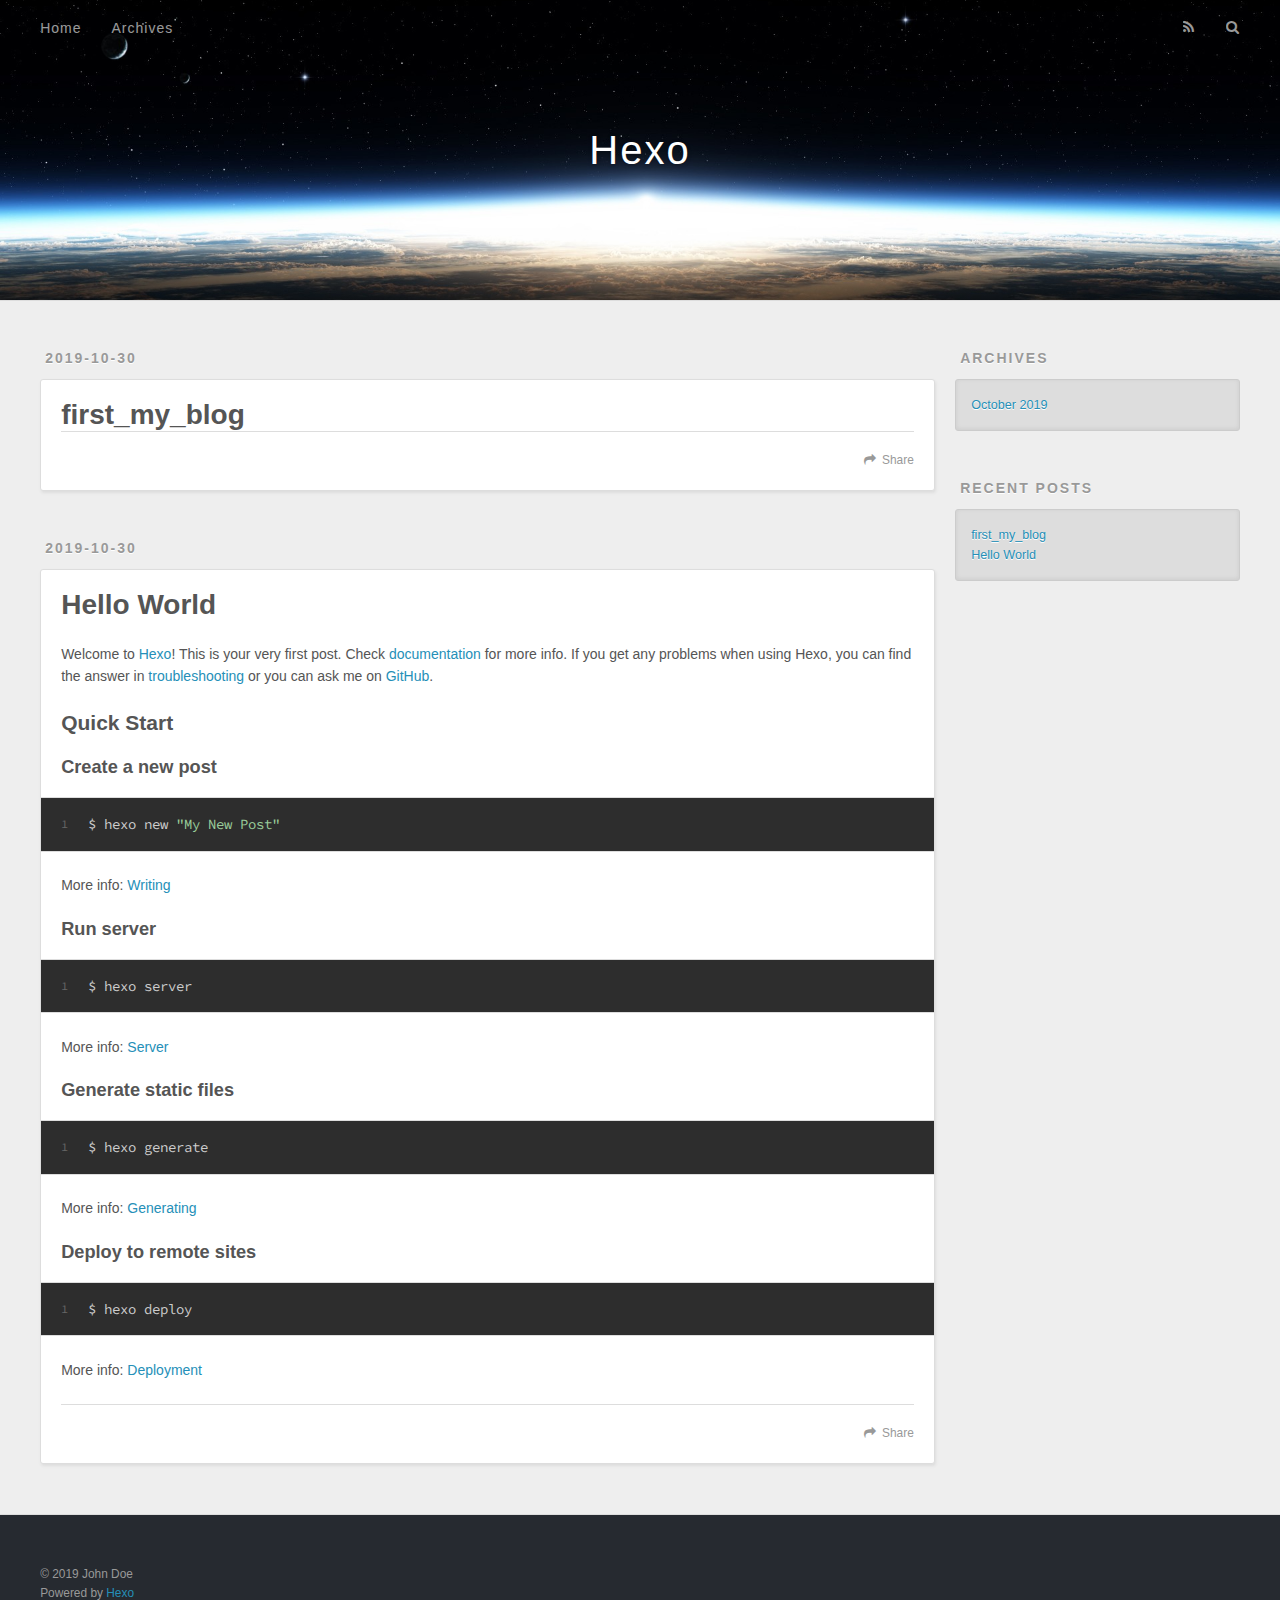
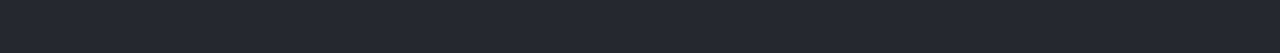
==== index.html @ 422e5baf "Site updated: 2019-10-30 21:23:31" ====
<!DOCTYPE html>
<html>
<head>
  <meta charset="utf-8">
  

  
  <title>Hexo</title>
  <meta name="viewport" content="width=device-width, initial-scale=1, maximum-scale=1">
  <meta property="og:type" content="website">
<meta property="og:title" content="Hexo">
<meta property="og:url" content="http:&#x2F;&#x2F;yoursite.com&#x2F;index.html">
<meta property="og:site_name" content="Hexo">
<meta property="og:locale" content="en">
<meta name="twitter:card" content="summary">
  
    <link rel="alternate" href="/atom.xml" title="Hexo" type="application/atom+xml">
  
  
    <link rel="icon" href="/favicon.png">
  
  
    <link href="//fonts.googleapis.com/css?family=Source+Code+Pro" rel="stylesheet" type="text/css">
  
  <link rel="stylesheet" href="/css/style.css">
</head>

<body>
  <div id="container">
    <div id="wrap">
      <header id="header">
  <div id="banner"></div>
  <div id="header-outer" class="outer">
    <div id="header-title" class="inner">
      <h1 id="logo-wrap">
        <a href="/" id="logo">Hexo</a>
      </h1>
      
    </div>
    <div id="header-inner" class="inner">
      <nav id="main-nav">
        <a id="main-nav-toggle" class="nav-icon"></a>
        
          <a class="main-nav-link" href="/">Home</a>
        
          <a class="main-nav-link" href="/archives">Archives</a>
        
      </nav>
      <nav id="sub-nav">
        
          <a id="nav-rss-link" class="nav-icon" href="/atom.xml" title="RSS Feed"></a>
        
        <a id="nav-search-btn" class="nav-icon" title="Search"></a>
      </nav>
      <div id="search-form-wrap">
        <form action="//google.com/search" method="get" accept-charset="UTF-8" class="search-form"><input type="search" name="q" class="search-form-input" placeholder="Search"><button type="submit" class="search-form-submit">&#xF002;</button><input type="hidden" name="sitesearch" value="http://yoursite.com"></form>
      </div>
    </div>
  </div>
</header>
      <div class="outer">
        <section id="main">
  
    <article id="post-first-my-blog" class="article article-type-post" itemscope itemprop="blogPost">
  <div class="article-meta">
    <a href="/2019/10/30/first-my-blog/" class="article-date">
  <time datetime="2019-10-30T13:16:24.000Z" itemprop="datePublished">2019-10-30</time>
</a>
    
  </div>
  <div class="article-inner">
    
    
      <header class="article-header">
        
  
    <h1 itemprop="name">
      <a class="article-title" href="/2019/10/30/first-my-blog/">first_my_blog</a>
    </h1>
  

      </header>
    
    <div class="article-entry" itemprop="articleBody">
      
        
      
    </div>
    <footer class="article-footer">
      <a data-url="http://yoursite.com/2019/10/30/first-my-blog/" data-id="ck2db922p0000mowef9gs8rbc" class="article-share-link">Share</a>
      
      
    </footer>
  </div>
  
</article>


  
    <article id="post-hello-world" class="article article-type-post" itemscope itemprop="blogPost">
  <div class="article-meta">
    <a href="/2019/10/30/hello-world/" class="article-date">
  <time datetime="2019-10-30T13:10:10.488Z" itemprop="datePublished">2019-10-30</time>
</a>
    
  </div>
  <div class="article-inner">
    
    
      <header class="article-header">
        
  
    <h1 itemprop="name">
      <a class="article-title" href="/2019/10/30/hello-world/">Hello World</a>
    </h1>
  

      </header>
    
    <div class="article-entry" itemprop="articleBody">
      
        <p>Welcome to <a href="https://hexo.io/" target="_blank" rel="noopener">Hexo</a>! This is your very first post. Check <a href="https://hexo.io/docs/" target="_blank" rel="noopener">documentation</a> for more info. If you get any problems when using Hexo, you can find the answer in <a href="https://hexo.io/docs/troubleshooting.html" target="_blank" rel="noopener">troubleshooting</a> or you can ask me on <a href="https://github.com/hexojs/hexo/issues" target="_blank" rel="noopener">GitHub</a>.</p>
<h2 id="Quick-Start"><a href="#Quick-Start" class="headerlink" title="Quick Start"></a>Quick Start</h2><h3 id="Create-a-new-post"><a href="#Create-a-new-post" class="headerlink" title="Create a new post"></a>Create a new post</h3><figure class="highlight bash"><table><tr><td class="gutter"><pre><span class="line">1</span><br></pre></td><td class="code"><pre><span class="line">$ hexo new <span class="string">"My New Post"</span></span><br></pre></td></tr></table></figure>

<p>More info: <a href="https://hexo.io/docs/writing.html" target="_blank" rel="noopener">Writing</a></p>
<h3 id="Run-server"><a href="#Run-server" class="headerlink" title="Run server"></a>Run server</h3><figure class="highlight bash"><table><tr><td class="gutter"><pre><span class="line">1</span><br></pre></td><td class="code"><pre><span class="line">$ hexo server</span><br></pre></td></tr></table></figure>

<p>More info: <a href="https://hexo.io/docs/server.html" target="_blank" rel="noopener">Server</a></p>
<h3 id="Generate-static-files"><a href="#Generate-static-files" class="headerlink" title="Generate static files"></a>Generate static files</h3><figure class="highlight bash"><table><tr><td class="gutter"><pre><span class="line">1</span><br></pre></td><td class="code"><pre><span class="line">$ hexo generate</span><br></pre></td></tr></table></figure>

<p>More info: <a href="https://hexo.io/docs/generating.html" target="_blank" rel="noopener">Generating</a></p>
<h3 id="Deploy-to-remote-sites"><a href="#Deploy-to-remote-sites" class="headerlink" title="Deploy to remote sites"></a>Deploy to remote sites</h3><figure class="highlight bash"><table><tr><td class="gutter"><pre><span class="line">1</span><br></pre></td><td class="code"><pre><span class="line">$ hexo deploy</span><br></pre></td></tr></table></figure>

<p>More info: <a href="https://hexo.io/docs/deployment.html" target="_blank" rel="noopener">Deployment</a></p>

      
    </div>
    <footer class="article-footer">
      <a data-url="http://yoursite.com/2019/10/30/hello-world/" data-id="ck2db922u0001mowe821kfqgk" class="article-share-link">Share</a>
      
      
    </footer>
  </div>
  
</article>


  


</section>
        
          <aside id="sidebar">
  
    

  
    

  
    
  
    
  <div class="widget-wrap">
    <h3 class="widget-title">Archives</h3>
    <div class="widget">
      <ul class="archive-list"><li class="archive-list-item"><a class="archive-list-link" href="/archives/2019/10/">October 2019</a></li></ul>
    </div>
  </div>


  
    
  <div class="widget-wrap">
    <h3 class="widget-title">Recent Posts</h3>
    <div class="widget">
      <ul>
        
          <li>
            <a href="/2019/10/30/first-my-blog/">first_my_blog</a>
          </li>
        
          <li>
            <a href="/2019/10/30/hello-world/">Hello World</a>
          </li>
        
      </ul>
    </div>
  </div>

  
</aside>
        
      </div>
      <footer id="footer">
  
  <div class="outer">
    <div id="footer-info" class="inner">
      &copy; 2019 John Doe<br>
      Powered by <a href="http://hexo.io/" target="_blank">Hexo</a>
    </div>
  </div>
</footer>
    </div>
    <nav id="mobile-nav">
  
    <a href="/" class="mobile-nav-link">Home</a>
  
    <a href="/archives" class="mobile-nav-link">Archives</a>
  
</nav>
    

<script src="//ajax.googleapis.com/ajax/libs/jquery/2.0.3/jquery.min.js"></script>


  <link rel="stylesheet" href="/fancybox/jquery.fancybox.css">
  <script src="/fancybox/jquery.fancybox.pack.js"></script>


<script src="/js/script.js"></script>



  </div>
</body>
</html>
---- css/style.css ----
body {
  width: 100%;
}
body:before,
body:after {
  content: "";
  display: table;
}
body:after {
  clear: both;
}
html,
body,
div,
span,
applet,
object,
iframe,
h1,
h2,
h3,
h4,
h5,
h6,
p,
blockquote,
pre,
a,
abbr,
acronym,
address,
big,
cite,
code,
del,
dfn,
em,
img,
ins,
kbd,
q,
s,
samp,
small,
strike,
strong,
sub,
sup,
tt,
var,
dl,
dt,
dd,
ol,
ul,
li,
fieldset,
form,
label,
legend,
table,
caption,
tbody,
tfoot,
thead,
tr,
th,
td {
  margin: 0;
  padding: 0;
  border: 0;
  outline: 0;
  font-weight: inherit;
  font-style: inherit;
  font-family: inherit;
  font-size: 100%;
  vertical-align: baseline;
}
body {
  line-height: 1;
  color: #000;
  background: #fff;
}
ol,
ul {
  list-style: none;
}
table {
  border-collapse: separate;
  border-spacing: 0;
  vertical-align: middle;
}
caption,
th,
td {
  text-align: left;
  font-weight: normal;
  vertical-align: middle;
}
a img {
  border: none;
}
input,
button {
  margin: 0;
  padding: 0;
}
input::-moz-focus-inner,
button::-moz-focus-inner {
  border: 0;
  padding: 0;
}
@font-face {
  font-family: FontAwesome;
  font-style: normal;
  font-weight: normal;
  src: url("fonts/fontawesome-webfont.eot?v=#4.0.3");
  src: url("fonts/fontawesome-webfont.eot?#iefix&v=#4.0.3") format("embedded-opentype"), url("fonts/fontawesome-webfont.woff?v=#4.0.3") format("woff"), url("fonts/fontawesome-webfont.ttf?v=#4.0.3") format("truetype"), url("fonts/fontawesome-webfont.svg#fontawesomeregular?v=#4.0.3") format("svg");
}
html,
body,
#container {
  height: 100%;
}
body {
  background: #eee;
  font: 14px -apple-system, BlinkMacSystemFont, "Segoe UI", "Roboto", "Oxygen", "Ubuntu", "Cantarell", "Fira Sans", "Droid Sans", "Helvetica Neue", sans-serif;
  -webkit-text-size-adjust: 100%;
}
.outer {
  max-width: 1220px;
  margin: 0 auto;
  padding: 0 20px;
}
.outer:before,
.outer:after {
  content: "";
  display: table;
}
.outer:after {
  clear: both;
}
.inner {
  display: inline;
  float: left;
  width: 98.33333333333333%;
  margin: 0 0.833333333333333%;
}
.left,
.alignleft {
  float: left;
}
.right,
.alignright {
  float: right;
}
.clear {
  clear: both;
}
#container {
  position: relative;
}
.mobile-nav-on {
  overflow: hidden;
}
#wrap {
  height: 100%;
  width: 100%;
  position: absolute;
  top: 0;
  left: 0;
  -webkit-transition: 0.2s ease-out;
  -moz-transition: 0.2s ease-out;
  -ms-transition: 0.2s ease-out;
  transition: 0.2s ease-out;
  z-index: 1;
  background: #eee;
}
.mobile-nav-on #wrap {
  left: 280px;
}
@media screen and (min-width: 768px) {
  #main {
    display: inline;
    float: left;
    width: 73.33333333333333%;
    margin: 0 0.833333333333333%;
  }
}
.article-date,
.article-category-link,
.archive-year,
.widget-title {
  text-decoration: none;
  text-transform: uppercase;
  letter-spacing: 2px;
  color: #999;
  margin-bottom: 1em;
  margin-left: 5px;
  line-height: 1em;
  text-shadow: 0 1px #fff;
  font-weight: bold;
}
.article-inner,
.archive-article-inner {
  background: #fff;
  -webkit-box-shadow: 1px 2px 3px #ddd;
  box-shadow: 1px 2px 3px #ddd;
  border: 1px solid #ddd;
  border-radius: 3px;
}
.article-entry h1,
.widget h1 {
  font-size: 2em;
}
.article-entry h2,
.widget h2 {
  font-size: 1.5em;
}
.article-entry h3,
.widget h3 {
  font-size: 1.3em;
}
.article-entry h4,
.widget h4 {
  font-size: 1.2em;
}
.article-entry h5,
.widget h5 {
  font-size: 1em;
}
.article-entry h6,
.widget h6 {
  font-size: 1em;
  color: #999;
}
.article-entry hr,
.widget hr {
  border: 1px dashed #ddd;
}
.article-entry strong,
.widget strong {
  font-weight: bold;
}
.article-entry em,
.widget em,
.article-entry cite,
.widget cite {
  font-style: italic;
}
.article-entry sup,
.widget sup,
.article-entry sub,
.widget sub {
  font-size: 0.75em;
  line-height: 0;
  position: relative;
  vertical-align: baseline;
}
.article-entry sup,
.widget sup {
  top: -0.5em;
}
.article-entry sub,
.widget sub {
  bottom: -0.2em;
}
.article-entry small,
.widget small {
  font-size: 0.85em;
}
.article-entry acronym,
.widget acronym,
.article-entry abbr,
.widget abbr {
  border-bottom: 1px dotted;
}
.article-entry ul,
.widget ul,
.article-entry ol,
.widget ol,
.article-entry dl,
.widget dl {
  margin: 0 20px;
  line-height: 1.6em;
}
.article-entry ul ul,
.widget ul ul,
.article-entry ol ul,
.widget ol ul,
.article-entry ul ol,
.widget ul ol,
.article-entry ol ol,
.widget ol ol {
  margin-top: 0;
  margin-bottom: 0;
}
.article-entry ul,
.widget ul {
  list-style: disc;
}
.article-entry ol,
.widget ol {
  list-style: decimal;
}
.article-entry dt,
.widget dt {
  font-weight: bold;
}
#header {
  height: 300px;
  position: relative;
  border-bottom: 1px solid #ddd;
}
#header:before,
#header:after {
  content: "";
  position: absolute;
  left: 0;
  right: 0;
  height: 40px;
}
#header:before {
  top: 0;
  background: -webkit-linear-gradient(rgba(0,0,0,0.2), transparent);
  background: -moz-linear-gradient(rgba(0,0,0,0.2), transparent);
  background: -ms-linear-gradient(rgba(0,0,0,0.2), transparent);
  background: linear-gradient(rgba(0,0,0,0.2), transparent);
}
#header:after {
  bottom: 0;
  background: -webkit-linear-gradient(transparent, rgba(0,0,0,0.2));
  background: -moz-linear-gradient(transparent, rgba(0,0,0,0.2));
  background: -ms-linear-gradient(transparent, rgba(0,0,0,0.2));
  background: linear-gradient(transparent, rgba(0,0,0,0.2));
}
#header-outer {
  height: 100%;
  position: relative;
}
#header-inner {
  position: relative;
  overflow: hidden;
}
#banner {
  position: absolute;
  top: 0;
  left: 0;
  width: 100%;
  height: 100%;
  background: url("images/banner.jpg") center #000;
  -webkit-background-size: cover;
  -moz-background-size: cover;
  background-size: cover;
  z-index: -1;
}
#header-title {
  text-align: center;
  height: 40px;
  position: absolute;
  top: 50%;
  left: 0;
  margin-top: -20px;
}
#logo,
#subtitle {
  text-decoration: none;
  color: #fff;
  font-weight: 300;
  text-shadow: 0 1px 4px rgba(0,0,0,0.3);
}
#logo {
  font-size: 40px;
  line-height: 40px;
  letter-spacing: 2px;
}
#subtitle {
  font-size: 16px;
  line-height: 16px;
  letter-spacing: 1px;
}
#subtitle-wrap {
  margin-top: 16px;
}
#main-nav {
  float: left;
  margin-left: -15px;
}
.nav-icon,
.main-nav-link {
  float: left;
  color: #fff;
  opacity: 0.6;
  text-decoration: none;
  text-shadow: 0 1px rgba(0,0,0,0.2);
  -webkit-transition: opacity 0.2s;
  -moz-transition: opacity 0.2s;
  -ms-transition: opacity 0.2s;
  transition: opacity 0.2s;
  display: block;
  padding: 20px 15px;
}
.nav-icon:hover,
.main-nav-link:hover {
  opacity: 1;
}
.nav-icon {
  font-family: FontAwesome;
  text-align: center;
  font-size: 14px;
  width: 14px;
  height: 14px;
  padding: 20px 15px;
  position: relative;
  cursor: pointer;
}
.main-nav-link {
  font-weight: 300;
  letter-spacing: 1px;
}
@media screen and (max-width: 479px) {
  .main-nav-link {
    display: none;
  }
}
#main-nav-toggle {
  display: none;
}
#main-nav-toggle:before {
  content: "\f0c9";
}
@media screen and (max-width: 479px) {
  #main-nav-toggle {
    display: block;
  }
}
#sub-nav {
  float: right;
  margin-right: -15px;
}
#nav-rss-link:before {
  content: "\f09e";
}
#nav-search-btn:before {
  content: "\f002";
}
#search-form-wrap {
  position: absolute;
  top: 15px;
  width: 150px;
  height: 30px;
  right: -150px;
  opacity: 0;
  -webkit-transition: 0.2s ease-out;
  -moz-transition: 0.2s ease-out;
  -ms-transition: 0.2s ease-out;
  transition: 0.2s ease-out;
}
#search-form-wrap.on {
  opacity: 1;
  right: 0;
}
@media screen and (max-width: 479px) {
  #search-form-wrap {
    width: 100%;
    right: -100%;
  }
}
.search-form {
  position: absolute;
  top: 0;
  left: 0;
  right: 0;
  background: #fff;
  padding: 5px 15px;
  border-radius: 15px;
  -webkit-box-shadow: 0 0 10px rgba(0,0,0,0.3);
  box-shadow: 0 0 10px rgba(0,0,0,0.3);
}
.search-form-input {
  border: none;
  background: none;
  color: #555;
  width: 100%;
  font: 13px -apple-system, BlinkMacSystemFont, "Segoe UI", "Roboto", "Oxygen", "Ubuntu", "Cantarell", "Fira Sans", "Droid Sans", "Helvetica Neue", sans-serif;
  outline: none;
}
.search-form-input::-webkit-search-results-decoration,
.search-form-input::-webkit-search-cancel-button {
  -webkit-appearance: none;
}
.search-form-submit {
  position: absolute;
  top: 50%;
  right: 10px;
  margin-top: -7px;
  font: 13px FontAwesome;
  border: none;
  background: none;
  color: #bbb;
  cursor: pointer;
}
.search-form-submit:hover,
.search-form-submit:focus {
  color: #777;
}
.article {
  margin: 50px 0;
}
.article-inner {
  overflow: hidden;
}
.article-meta:before,
.article-meta:after {
  content: "";
  display: table;
}
.article-meta:after {
  clear: both;
}
.article-date {
  float: left;
}
.article-category {
  float: left;
  line-height: 1em;
  color: #ccc;
  text-shadow: 0 1px #fff;
  margin-left: 8px;
}
.article-category:before {
  content: "\2022";
}
.article-category-link {
  margin: 0 12px 1em;
}
.article-header {
  padding: 20px 20px 0;
}
.article-title {
  text-decoration: none;
  font-size: 2em;
  font-weight: bold;
  color: #555;
  line-height: 1.1em;
  -webkit-transition: color 0.2s;
  -moz-transition: color 0.2s;
  -ms-transition: color 0.2s;
  transition: color 0.2s;
}
a.article-title:hover {
  color: #258fb8;
}
.article-entry {
  color: #555;
  padding: 0 20px;
}
.article-entry:before,
.article-entry:after {
  content: "";
  display: table;
}
.article-entry:after {
  clear: both;
}
.article-entry p,
.article-entry table {
  line-height: 1.6em;
  margin: 1.6em 0;
}
.article-entry h1,
.article-entry h2,
.article-entry h3,
.article-entry h4,
.article-entry h5,
.article-entry h6 {
  font-weight: bold;
}
.article-entry h1,
.article-entry h2,
.article-entry h3,
.article-entry h4,
.article-entry h5,
.article-entry h6 {
  line-height: 1.1em;
  margin: 1.1em 0;
}
.article-entry a {
  color: #258fb8;
  text-decoration: none;
}
.article-entry a:hover {
  text-decoration: underline;
}
.article-entry ul,
.article-entry ol,
.article-entry dl {
  margin-top: 1.6em;
  margin-bottom: 1.6em;
}
.article-entry img,
.article-entry video {
  max-width: 100%;
  height: auto;
  display: block;
  margin: auto;
}
.article-entry iframe {
  border: none;
}
.article-entry table {
  width: 100%;
  border-collapse: collapse;
  border-spacing: 0;
}
.article-entry th {
  font-weight: bold;
  border-bottom: 3px solid #ddd;
  padding-bottom: 0.5em;
}
.article-entry td {
  border-bottom: 1px solid #ddd;
  padding: 10px 0;
}
.article-entry blockquote {
  font-family: Georgia, "Times New Roman", serif;
  font-size: 1.4em;
  margin: 1.6em 20px;
  text-align: center;
}
.article-entry blockquote footer {
  font-size: 14px;
  margin: 1.6em 0;
  font-family: -apple-system, BlinkMacSystemFont, "Segoe UI", "Roboto", "Oxygen", "Ubuntu", "Cantarell", "Fira Sans", "Droid Sans", "Helvetica Neue", sans-serif;
}
.article-entry blockquote footer cite:before {
  content: "—";
  padding: 0 0.5em;
}
.article-entry .pullquote {
  text-align: left;
  width: 45%;
  margin: 0;
}
.article-entry .pullquote.left {
  margin-left: 0.5em;
  margin-right: 1em;
}
.article-entry .pullquote.right {
  margin-right: 0.5em;
  margin-left: 1em;
}
.article-entry .caption {
  color: #999;
  display: block;
  font-size: 0.9em;
  margin-top: 0.5em;
  position: relative;
  text-align: center;
}
.article-entry .video-container {
  position: relative;
  padding-top: 56.25%;
  height: 0;
  overflow: hidden;
}
.article-entry .video-container iframe,
.article-entry .video-container object,
.article-entry .video-container embed {
  position: absolute;
  top: 0;
  left: 0;
  width: 100%;
  height: 100%;
  margin-top: 0;
}
.article-more-link a {
  display: inline-block;
  line-height: 1em;
  padding: 6px 15px;
  border-radius: 15px;
  background: #eee;
  color: #999;
  text-shadow: 0 1px #fff;
  text-decoration: none;
}
.article-more-link a:hover {
  background: #258fb8;
  color: #fff;
  text-decoration: none;
  text-shadow: 0 1px #1e7293;
}
.article-footer {
  font-size: 0.85em;
  line-height: 1.6em;
  border-top: 1px solid #ddd;
  padding-top: 1.6em;
  margin: 0 20px 20px;
}
.article-footer:before,
.article-footer:after {
  content: "";
  display: table;
}
.article-footer:after {
  clear: both;
}
.article-footer a {
  color: #999;
  text-decoration: none;
}
.article-footer a:hover {
  color: #555;
}
.article-tag-list-item {
  float: left;
  margin-right: 10px;
}
.article-tag-list-link:before {
  content: "#";
}
.article-comment-link {
  float: right;
}
.article-comment-link:before {
  content: "\f075";
  font-family: FontAwesome;
  padding-right: 8px;
}
.article-share-link {
  cursor: pointer;
  float: right;
  margin-left: 20px;
}
.article-share-link:before {
  content: "\f064";
  font-family: FontAwesome;
  padding-right: 6px;
}
#article-nav {
  position: relative;
}
#article-nav:before,
#article-nav:after {
  content: "";
  display: table;
}
#article-nav:after {
  clear: both;
}
@media screen and (min-width: 768px) {
  #article-nav {
    margin: 50px 0;
  }
  #article-nav:before {
    width: 8px;
    height: 8px;
    position: absolute;
    top: 50%;
    left: 50%;
    margin-top: -4px;
    margin-left: -4px;
    content: "";
    border-radius: 50%;
    background: #ddd;
    -webkit-box-shadow: 0 1px 2px #fff;
    box-shadow: 0 1px 2px #fff;
  }
}
.article-nav-link-wrap {
  text-decoration: none;
  text-shadow: 0 1px #fff;
  color: #999;
  -webkit-box-sizing: border-box;
  -moz-box-sizing: border-box;
  box-sizing: border-box;
  margin-top: 50px;
  text-align: center;
  display: block;
}
.article-nav-link-wrap:hover {
  color: #555;
}
@media screen and (min-width: 768px) {
  .article-nav-link-wrap {
    width: 50%;
    margin-top: 0;
  }
}
@media screen and (min-width: 768px) {
  #article-nav-newer {
    float: left;
    text-align: right;
    padding-right: 20px;
  }
}
@media screen and (min-width: 768px) {
  #article-nav-older {
    float: right;
    text-align: left;
    padding-left: 20px;
  }
}
.article-nav-caption {
  text-transform: uppercase;
  letter-spacing: 2px;
  color: #ddd;
  line-height: 1em;
  font-weight: bold;
}
#article-nav-newer .article-nav-caption {
  margin-right: -2px;
}
.article-nav-title {
  font-size: 0.85em;
  line-height: 1.6em;
  margin-top: 0.5em;
}
.article-share-box {
  position: absolute;
  display: none;
  background: #fff;
  -webkit-box-shadow: 1px 2px 10px rgba(0,0,0,0.2);
  box-shadow: 1px 2px 10px rgba(0,0,0,0.2);
  border-radius: 3px;
  margin-left: -145px;
  overflow: hidden;
  z-index: 1;
}
.article-share-box.on {
  display: block;
}
.article-share-input {
  width: 100%;
  background: none;
  -webkit-box-sizing: border-box;
  -moz-box-sizing: border-box;
  box-sizing: border-box;
  font: 14px -apple-system, BlinkMacSystemFont, "Segoe UI", "Roboto", "Oxygen", "Ubuntu", "Cantarell", "Fira Sans", "Droid Sans", "Helvetica Neue", sans-serif;
  padding: 0 15px;
  color: #555;
  outline: none;
  border: 1px solid #ddd;
  border-radius: 3px 3px 0 0;
  height: 36px;
  line-height: 36px;
}
.article-share-links {
  background: #eee;
}
.article-share-links:before,
.article-share-links:after {
  content: "";
  display: table;
}
.article-share-links:after {
  clear: both;
}
.article-share-twitter,
.article-share-facebook,
.article-share-pinterest,
.article-share-google {
  width: 50px;
  height: 36px;
  display: block;
  float: left;
  position: relative;
  color: #999;
  text-shadow: 0 1px #fff;
}
.article-share-twitter:before,
.article-share-facebook:before,
.article-share-pinterest:before,
.article-share-google:before {
  font-size: 20px;
  font-family: FontAwesome;
  width: 20px;
  height: 20px;
  position: absolute;
  top: 50%;
  left: 50%;
  margin-top: -10px;
  margin-left: -10px;
  text-align: center;
}
.article-share-twitter:hover,
.article-share-facebook:hover,
.article-share-pinterest:hover,
.article-share-google:hover {
  color: #fff;
}
.article-share-twitter:before {
  content: "\f099";
}
.article-share-twitter:hover {
  background: #00aced;
  text-shadow: 0 1px #008abe;
}
.article-share-facebook:before {
  content: "\f09a";
}
.article-share-facebook:hover {
  background: #3b5998;
  text-shadow: 0 1px #2f477a;
}
.article-share-pinterest:before {
  content: "\f0d2";
}
.article-share-pinterest:hover {
  background: #cb2027;
  text-shadow: 0 1px #a21a1f;
}
.article-share-google:before {
  content: "\f0d5";
}
.article-share-google:hover {
  background: #dd4b39;
  text-shadow: 0 1px #be3221;
}
.article-gallery {
  background: #000;
  position: relative;
}
.article-gallery-photos {
  position: relative;
  overflow: hidden;
}
.article-gallery-img {
  display: none;
  max-width: 100%;
}
.article-gallery-img:first-child {
  display: block;
}
.article-gallery-img.loaded {
  position: absolute;
  display: block;
}
.article-gallery-img img {
  display: block;
  max-width: 100%;
  margin: 0 auto;
}
#comments {
  background: #fff;
  -webkit-box-shadow: 1px 2px 3px #ddd;
  box-shadow: 1px 2px 3px #ddd;
  padding: 20px;
  border: 1px solid #ddd;
  border-radius: 3px;
  margin: 50px 0;
}
#comments a {
  color: #258fb8;
}
.archives-wrap {
  margin: 50px 0;
}
.archives:before,
.archives:after {
  content: "";
  display: table;
}
.archives:after {
  clear: both;
}
.archive-year-wrap {
  margin-bottom: 1em;
}
.archives {
  -webkit-column-gap: 10px;
  -moz-column-gap: 10px;
  column-gap: 10px;
}
@media screen and (min-width: 480px) and (max-width: 767px) {
  .archives {
    -webkit-column-count: 2;
    -moz-column-count: 2;
    column-count: 2;
  }
}
@media screen and (min-width: 768px) {
  .archives {
    -webkit-column-count: 3;
    -moz-column-count: 3;
    column-count: 3;
  }
}
.archive-article {
  -webkit-column-break-inside: avoid;
  page-break-inside: avoid;
  overflow: hidden;
  break-inside: avoid-column;
}
.archive-article-inner {
  padding: 10px;
  margin-bottom: 15px;
}
.archive-article-title {
  text-decoration: none;
  font-weight: bold;
  color: #555;
  -webkit-transition: color 0.2s;
  -moz-transition: color 0.2s;
  -ms-transition: color 0.2s;
  transition: color 0.2s;
  line-height: 1.6em;
}
.archive-article-title:hover {
  color: #258fb8;
}
.archive-article-footer {
  margin-top: 1em;
}
.archive-article-date {
  color: #999;
  text-decoration: none;
  font-size: 0.85em;
  line-height: 1em;
  margin-bottom: 0.5em;
  display: block;
}
#page-nav {
  margin: 50px auto;
  background: #fff;
  -webkit-box-shadow: 1px 2px 3px #ddd;
  box-shadow: 1px 2px 3px #ddd;
  border: 1px solid #ddd;
  border-radius: 3px;
  text-align: center;
  color: #999;
  overflow: hidden;
}
#page-nav:before,
#page-nav:after {
  content: "";
  display: table;
}
#page-nav:after {
  clear: both;
}
#page-nav a,
#page-nav span {
  padding: 10px 20px;
  line-height: 1;
  height: 2ex;
}
#page-nav a {
  color: #999;
  text-decoration: none;
}
#page-nav a:hover {
  background: #999;
  color: #fff;
}
#page-nav .prev {
  float: left;
}
#page-nav .next {
  float: right;
}
#page-nav .page-number {
  display: inline-block;
}
@media screen and (max-width: 479px) {
  #page-nav .page-number {
    display: none;
  }
}
#page-nav .current {
  color: #555;
  font-weight: bold;
}
#page-nav .space {
  color: #ddd;
}
#footer {
  background: #262a30;
  padding: 50px 0;
  border-top: 1px solid #ddd;
  color: #999;
}
#footer a {
  color: #258fb8;
  text-decoration: none;
}
#footer a:hover {
  text-decoration: underline;
}
#footer-info {
  line-height: 1.6em;
  font-size: 0.85em;
}
.article-entry pre,
.article-entry .highlight {
  background: #2d2d2d;
  margin: 0 -20px;
  padding: 15px 20px;
  border-style: solid;
  border-color: #ddd;
  border-width: 1px 0;
  overflow: auto;
  color: #ccc;
  line-height: 22.400000000000002px;
}
.article-entry .highlight .gutter pre,
.article-entry .gist .gist-file .gist-data .line-numbers {
  color: #666;
  font-size: 0.85em;
}
.article-entry pre,
.article-entry code {
  font-family: "Source Code Pro", Consolas, Monaco, Menlo, Consolas, monospace;
}
.article-entry code {
  background: #eee;
  text-shadow: 0 1px #fff;
  padding: 0 0.3em;
}
.article-entry pre code {
  background: none;
  text-shadow: none;
  padding: 0;
}
.article-entry .highlight pre {
  border: none;
  margin: 0;
  padding: 0;
}
.article-entry .highlight table {
  margin: 0;
  width: auto;
}
.article-entry .highlight td {
  border: none;
  padding: 0;
}
.article-entry .highlight figcaption {
  font-size: 0.85em;
  color: #999;
  line-height: 1em;
  margin-bottom: 1em;
}
.article-entry .highlight figcaption:before,
.article-entry .highlight figcaption:after {
  content: "";
  display: table;
}
.article-entry .highlight figcaption:after {
  clear: both;
}
.article-entry .highlight figcaption a {
  float: right;
}
.article-entry .highlight .gutter pre {
  text-align: right;
  padding-right: 20px;
}
.article-entry .highlight .line {
  height: 22.400000000000002px;
}
.article-entry .highlight .line.marked {
  background: #515151;
}
.article-entry .gist {
  margin: 0 -20px;
  border-style: solid;
  border-color: #ddd;
  border-width: 1px 0;
  background: #2d2d2d;
  padding: 15px 20px 15px 0;
}
.article-entry .gist .gist-file {
  border: none;
  font-family: "Source Code Pro", Consolas, Monaco, Menlo, Consolas, monospace;
  margin: 0;
}
.article-entry .gist .gist-file .gist-data {
  background: none;
  border: none;
}
.article-entry .gist .gist-file .gist-data .line-numbers {
  background: none;
  border: none;
  padding: 0 20px 0 0;
}
.article-entry .gist .gist-file .gist-data .line-data {
  padding: 0 !important;
}
.article-entry .gist .gist-file .highlight {
  margin: 0;
  padding: 0;
  border: none;
}
.article-entry .gist .gist-file .gist-meta {
  background: #2d2d2d;
  color: #999;
  font: 0.85em -apple-system, BlinkMacSystemFont, "Segoe UI", "Roboto", "Oxygen", "Ubuntu", "Cantarell", "Fira Sans", "Droid Sans", "Helvetica Neue", sans-serif;
  text-shadow: 0 0;
  padding: 0;
  margin-top: 1em;
  margin-left: 20px;
}
.article-entry .gist .gist-file .gist-meta a {
  color: #258fb8;
  font-weight: normal;
}
.article-entry .gist .gist-file .gist-meta a:hover {
  text-decoration: underline;
}
pre .comment,
pre .title {
  color: #999;
}
pre .variable,
pre .attribute,
pre .tag,
pre .regexp,
pre .ruby .constant,
pre .xml .tag .title,
pre .xml .pi,
pre .xml .doctype,
pre .html .doctype,
pre .css .id,
pre .css .class,
pre .css .pseudo {
  color: #f2777a;
}
pre .number,
pre .preprocessor,
pre .built_in,
pre .literal,
pre .params,
pre .constant {
  color: #f99157;
}
pre .class,
pre .ruby .class .title,
pre .css .rules .attribute {
  color: #9c9;
}
pre .string,
pre .value,
pre .inheritance,
pre .header,
pre .ruby .symbol,
pre .xml .cdata {
  color: #9c9;
}
pre .css .hexcolor {
  color: #6cc;
}
pre .function,
pre .python .decorator,
pre .python .title,
pre .ruby .function .title,
pre .ruby .title .keyword,
pre .perl .sub,
pre .javascript .title,
pre .coffeescript .title {
  color: #69c;
}
pre .keyword,
pre .javascript .function {
  color: #c9c;
}
@media screen and (max-width: 479px) {
  #mobile-nav {
    position: absolute;
    top: 0;
    left: 0;
    width: 280px;
    height: 100%;
    background: #191919;
    border-right: 1px solid #fff;
  }
}
@media screen and (max-width: 479px) {
  .mobile-nav-link {
    display: block;
    color: #999;
    text-decoration: none;
    padding: 15px 20px;
    font-weight: bold;
  }
  .mobile-nav-link:hover {
    color: #fff;
  }
}
@media screen and (min-width: 768px) {
  #sidebar {
    display: inline;
    float: left;
    width: 23.333333333333332%;
    margin: 0 0.833333333333333%;
  }
}
.widget-wrap {
  margin: 50px 0;
}
.widget {
  color: #777;
  text-shadow: 0 1px #fff;
  background: #ddd;
  -webkit-box-shadow: 0 -1px 4px #ccc inset;
  box-shadow: 0 -1px 4px #ccc inset;
  border: 1px solid #ccc;
  padding: 15px;
  border-radius: 3px;
}
.widget a {
  color: #258fb8;
  text-decoration: none;
}
.widget a:hover {
  text-decoration: underline;
}
.widget ul ul,
.widget ol ul,
.widget dl ul,
.widget ul ol,
.widget ol ol,
.widget dl ol,
.widget ul dl,
.widget ol dl,
.widget dl dl {
  margin-left: 15px;
  list-style: disc;
}
.widget {
  line-height: 1.6em;
  word-wrap: break-word;
  font-size: 0.9em;
}
.widget ul,
.widget ol {
  list-style: none;
  margin: 0;
}
.widget ul ul,
.widget ol ul,
.widget ul ol,
.widget ol ol {
  margin: 0 20px;
}
.widget ul ul,
.widget ol ul {
  list-style: disc;
}
.widget ul ol,
.widget ol ol {
  list-style: decimal;
}
.category-list-count,
.tag-list-count,
.archive-list-count {
  padding-left: 5px;
  color: #999;
  font-size: 0.85em;
}
.category-list-count:before,
.tag-list-count:before,
.archive-list-count:before {
  content: "(";
}
.category-list-count:after,
.tag-list-count:after,
.archive-list-count:after {
  content: ")";
}
.tagcloud a {
  margin-right: 5px;
  display: inline-block;
}
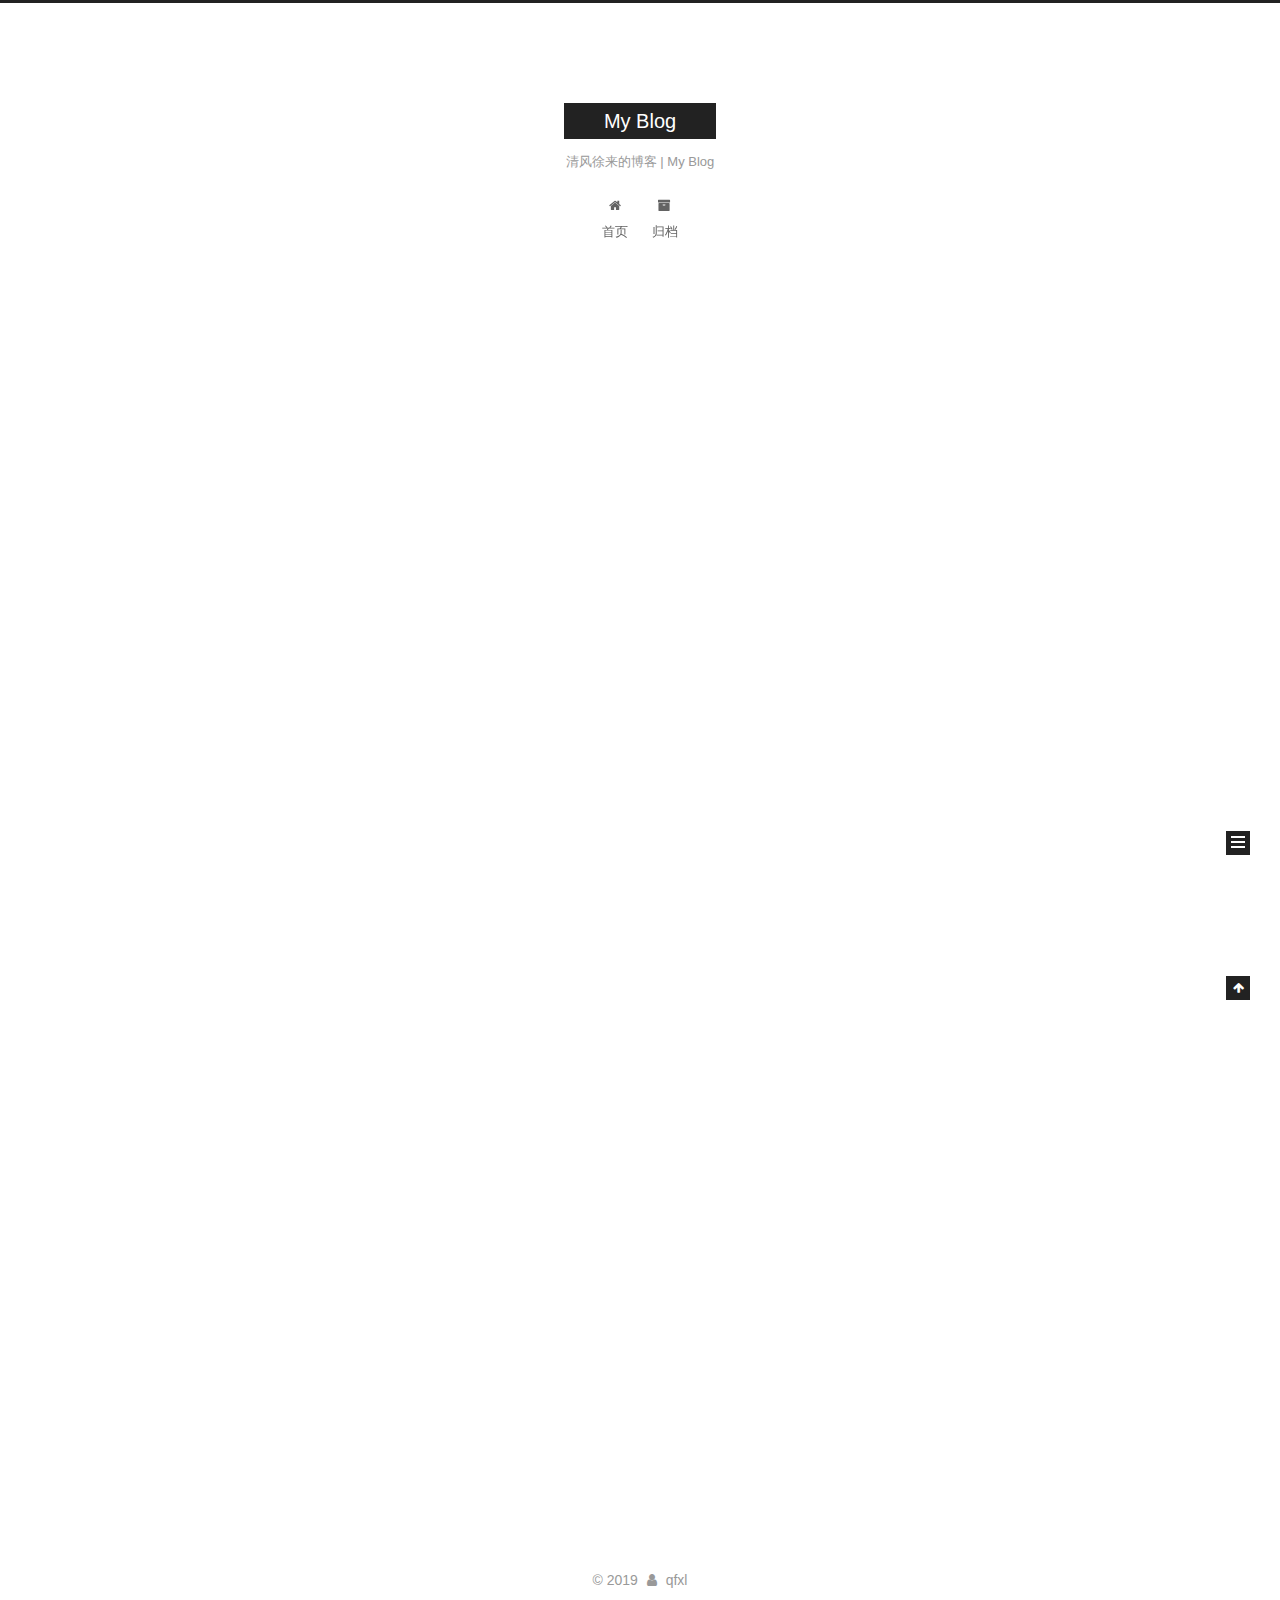
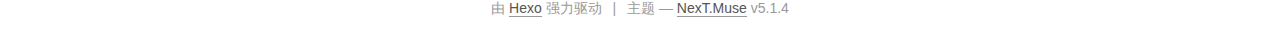
==== commit e8a8824b: "Site updated: 2019-10-30 22:06:01" ====
--- a/index.html
+++ b/index.html
@@ -1,227 +1,741 @@
 <!DOCTYPE html>
-<html>
+
+
+
+  
+
+
+<html class="theme-next muse use-motion" lang="zh-Hans">
 <head>
-  <meta charset="utf-8">
-  
-
-  
-  <title>Hexo</title>
-  <meta name="viewport" content="width=device-width, initial-scale=1, maximum-scale=1">
-  <meta property="og:type" content="website">
-<meta property="og:title" content="Hexo">
+  <meta charset="UTF-8"/>
+<meta http-equiv="X-UA-Compatible" content="IE=edge" />
+<meta name="viewport" content="width=device-width, initial-scale=1, maximum-scale=1"/>
+<meta name="theme-color" content="#222">
+
+
+
+
+
+
+
+
+
+<meta http-equiv="Cache-Control" content="no-transform" />
+<meta http-equiv="Cache-Control" content="no-siteapp" />
+
+
+
+
+
+
+
+
+
+
+
+
+
+
+
+
+  
+  
+  <link href="/lib/fancybox/source/jquery.fancybox.css?v=2.1.5" rel="stylesheet" type="text/css" />
+
+
+
+
+
+
+
+<link href="/lib/font-awesome/css/font-awesome.min.css?v=4.6.2" rel="stylesheet" type="text/css" />
+
+<link href="/css/main.css?v=5.1.4" rel="stylesheet" type="text/css" />
+
+
+  <link rel="apple-touch-icon" sizes="180x180" href="/images/apple-touch-icon-next.png?v=5.1.4">
+
+
+  <link rel="icon" type="image/png" sizes="32x32" href="/images/favicon-32x32-next.png?v=5.1.4">
+
+
+  <link rel="icon" type="image/png" sizes="16x16" href="/images/favicon-16x16-next.png?v=5.1.4">
+
+
+  <link rel="mask-icon" href="/images/logo.svg?v=5.1.4" color="#222">
+
+
+
+
+
+  <meta name="keywords" content="Hexo, NexT" />
+
+
+
+
+
+
+
+
+
+
+<meta name="description" content="人生的某些障碍，你是逃不掉的。与其费尽周折绕过去，不如勇敢的地攀越，或许这会铸就你人生的高点。">
+<meta name="keywords" content="My, My Blog, 清风徐来的博客, wupeng, 吴鹏, Linux, devops, kubernetes">
+<meta property="og:type" content="website">
+<meta property="og:title" content="My Blog">
 <meta property="og:url" content="http:&#x2F;&#x2F;yoursite.com&#x2F;index.html">
-<meta property="og:site_name" content="Hexo">
-<meta property="og:locale" content="en">
+<meta property="og:site_name" content="My Blog">
+<meta property="og:description" content="人生的某些障碍，你是逃不掉的。与其费尽周折绕过去，不如勇敢的地攀越，或许这会铸就你人生的高点。">
+<meta property="og:locale" content="zh-Hans">
 <meta name="twitter:card" content="summary">
-  
-    <link rel="alternate" href="/atom.xml" title="Hexo" type="application/atom+xml">
-  
-  
-    <link rel="icon" href="/favicon.png">
-  
-  
-    <link href="//fonts.googleapis.com/css?family=Source+Code+Pro" rel="stylesheet" type="text/css">
-  
-  <link rel="stylesheet" href="/css/style.css">
+
+
+
+<script type="text/javascript" id="hexo.configurations">
+  var NexT = window.NexT || {};
+  var CONFIG = {
+    root: '/',
+    scheme: 'Muse',
+    version: '5.1.4',
+    sidebar: {"position":"left","display":"post","offset":12,"b2t":false,"scrollpercent":false,"onmobile":false},
+    fancybox: true,
+    tabs: true,
+    motion: {"enable":true,"async":false,"transition":{"post_block":"fadeIn","post_header":"slideDownIn","post_body":"slideDownIn","coll_header":"slideLeftIn","sidebar":"slideUpIn"}},
+    duoshuo: {
+      userId: '0',
+      author: '博主'
+    },
+    algolia: {
+      applicationID: '',
+      apiKey: '',
+      indexName: '',
+      hits: {"per_page":10},
+      labels: {"input_placeholder":"Search for Posts","hits_empty":"We didn't find any results for the search: ${query}","hits_stats":"${hits} results found in ${time} ms"}
+    }
+  };
+</script>
+
+
+
+  <link rel="canonical" href="http://yoursite.com/"/>
+
+
+
+
+
+  <title>My Blog</title>
+  
+
+
+
+
+
+
+
+
 </head>
 
-<body>
-  <div id="container">
-    <div id="wrap">
-      <header id="header">
-  <div id="banner"></div>
-  <div id="header-outer" class="outer">
-    <div id="header-title" class="inner">
-      <h1 id="logo-wrap">
-        <a href="/" id="logo">Hexo</a>
-      </h1>
-      
+<body itemscope itemtype="http://schema.org/WebPage" lang="zh-Hans">
+
+  
+  
+    
+  
+
+  <div class="container sidebar-position-left 
+  page-home">
+    <div class="headband"></div>
+
+    <header id="header" class="header" itemscope itemtype="http://schema.org/WPHeader">
+      <div class="header-inner"><div class="site-brand-wrapper">
+  <div class="site-meta ">
+    
+
+    <div class="custom-logo-site-title">
+      <a href="/"  class="brand" rel="start">
+        <span class="logo-line-before"><i></i></span>
+        <span class="site-title">My Blog</span>
+        <span class="logo-line-after"><i></i></span>
+      </a>
     </div>
-    <div id="header-inner" class="inner">
-      <nav id="main-nav">
-        <a id="main-nav-toggle" class="nav-icon"></a>
-        
-          <a class="main-nav-link" href="/">Home</a>
-        
-          <a class="main-nav-link" href="/archives">Archives</a>
-        
-      </nav>
-      <nav id="sub-nav">
-        
-          <a id="nav-rss-link" class="nav-icon" href="/atom.xml" title="RSS Feed"></a>
-        
-        <a id="nav-search-btn" class="nav-icon" title="Search"></a>
-      </nav>
-      <div id="search-form-wrap">
-        <form action="//google.com/search" method="get" accept-charset="UTF-8" class="search-form"><input type="search" name="q" class="search-form-input" placeholder="Search"><button type="submit" class="search-form-submit">&#xF002;</button><input type="hidden" name="sitesearch" value="http://yoursite.com"></form>
-      </div>
+      
+        <p class="site-subtitle">清风徐来的博客 | My Blog</p>
+      
+  </div>
+
+  <div class="site-nav-toggle">
+    <button>
+      <span class="btn-bar"></span>
+      <span class="btn-bar"></span>
+      <span class="btn-bar"></span>
+    </button>
+  </div>
+</div>
+
+<nav class="site-nav">
+  
+
+  
+    <ul id="menu" class="menu">
+      
+        
+        <li class="menu-item menu-item-home">
+          <a href="/%20" rel="section">
+            
+              <i class="menu-item-icon fa fa-fw fa-home"></i> <br />
+            
+            首页
+          </a>
+        </li>
+      
+        
+        <li class="menu-item menu-item-archives">
+          <a href="/archives/%20" rel="section">
+            
+              <i class="menu-item-icon fa fa-fw fa-archive"></i> <br />
+            
+            归档
+          </a>
+        </li>
+      
+
+      
+    </ul>
+  
+
+  
+</nav>
+
+
+
+ </div>
+    </header>
+
+    <main id="main" class="main">
+      <div class="main-inner">
+        <div class="content-wrap">
+          <div id="content" class="content">
+            
+  <section id="posts" class="posts-expand">
+    
+      
+
+  
+
+  
+  
+  
+
+  <article class="post post-type-normal" itemscope itemtype="http://schema.org/Article">
+  
+  
+  
+  <div class="post-block">
+    <link itemprop="mainEntityOfPage" href="http://yoursite.com/2019/10/30/first-my-blog/">
+
+    <span hidden itemprop="author" itemscope itemtype="http://schema.org/Person">
+      <meta itemprop="name" content="qfxl">
+      <meta itemprop="description" content="">
+      <meta itemprop="image" content="/images/avatar.gif">
+    </span>
+
+    <span hidden itemprop="publisher" itemscope itemtype="http://schema.org/Organization">
+      <meta itemprop="name" content="My Blog">
+    </span>
+
+    
+      <header class="post-header">
+
+        
+        
+          <h1 class="post-title" itemprop="name headline">
+                
+                <a class="post-title-link" href="/2019/10/30/first-my-blog/" itemprop="url">first_my_blog</a></h1>
+        
+
+        <div class="post-meta">
+          <span class="post-time">
+            
+              <span class="post-meta-item-icon">
+                <i class="fa fa-calendar-o"></i>
+              </span>
+              
+                <span class="post-meta-item-text">发表于</span>
+              
+              <time title="创建于" itemprop="dateCreated datePublished" datetime="2019-10-30T21:16:24+08:00">
+                2019-10-30
+              </time>
+            
+
+            
+
+            
+          </span>
+
+          
+
+          
+            
+          
+
+          
+          
+
+          
+
+          
+
+          
+
+        </div>
+      </header>
+    
+
+    
+    
+    
+    <div class="post-body" itemprop="articleBody">
+
+      
+      
+
+      
+        
+          
+            
+          
+        
+      
+    </div>
+    
+    
+    
+
+    
+
+    
+
+    
+
+    <footer class="post-footer">
+      
+
+      
+
+      
+
+      
+      
+        <div class="post-eof"></div>
+      
+    </footer>
+  </div>
+  
+  
+  
+  </article>
+
+
+    
+      
+
+  
+
+  
+  
+  
+
+  <article class="post post-type-normal" itemscope itemtype="http://schema.org/Article">
+  
+  
+  
+  <div class="post-block">
+    <link itemprop="mainEntityOfPage" href="http://yoursite.com/2019/10/30/hello-world/">
+
+    <span hidden itemprop="author" itemscope itemtype="http://schema.org/Person">
+      <meta itemprop="name" content="qfxl">
+      <meta itemprop="description" content="">
+      <meta itemprop="image" content="/images/avatar.gif">
+    </span>
+
+    <span hidden itemprop="publisher" itemscope itemtype="http://schema.org/Organization">
+      <meta itemprop="name" content="My Blog">
+    </span>
+
+    
+      <header class="post-header">
+
+        
+        
+          <h1 class="post-title" itemprop="name headline">
+                
+                <a class="post-title-link" href="/2019/10/30/hello-world/" itemprop="url">Hello World</a></h1>
+        
+
+        <div class="post-meta">
+          <span class="post-time">
+            
+              <span class="post-meta-item-icon">
+                <i class="fa fa-calendar-o"></i>
+              </span>
+              
+                <span class="post-meta-item-text">发表于</span>
+              
+              <time title="创建于" itemprop="dateCreated datePublished" datetime="2019-10-30T21:10:10+08:00">
+                2019-10-30
+              </time>
+            
+
+            
+
+            
+          </span>
+
+          
+
+          
+            
+          
+
+          
+          
+
+          
+
+          
+
+          
+
+        </div>
+      </header>
+    
+
+    
+    
+    
+    <div class="post-body" itemprop="articleBody">
+
+      
+      
+
+      
+        
+          
+            <p>Welcome to <a href="https://hexo.io/" target="_blank" rel="noopener">Hexo</a>! This is your very first post. Check <a href="https://hexo.io/docs/" target="_blank" rel="noopener">documentation</a> for more info. If you get any problems when using Hexo, you can find the answer in <a href="https://hexo.io/docs/troubleshooting.html" target="_blank" rel="noopener">troubleshooting</a> or you can ask me on <a href="https://github.com/hexojs/hexo/issues" target="_blank" rel="noopener">GitHub</a>.</p>
+<h2 id="Quick-Start"><a href="#Quick-Start" class="headerlink" title="Quick Start"></a>Quick Start</h2><h3 id="Create-a-new-post"><a href="#Create-a-new-post" class="headerlink" title="Create a new post"></a>Create a new post</h3><figure class="highlight bash"><table><tr><td class="gutter"><pre><span class="line">1</span><br></pre></td><td class="code"><pre><span class="line">$ hexo new <span class="string">"My New Post"</span></span><br></pre></td></tr></table></figure>
+
+<p>More info: <a href="https://hexo.io/docs/writing.html" target="_blank" rel="noopener">Writing</a></p>
+<h3 id="Run-server"><a href="#Run-server" class="headerlink" title="Run server"></a>Run server</h3><figure class="highlight bash"><table><tr><td class="gutter"><pre><span class="line">1</span><br></pre></td><td class="code"><pre><span class="line">$ hexo server</span><br></pre></td></tr></table></figure>
+
+<p>More info: <a href="https://hexo.io/docs/server.html" target="_blank" rel="noopener">Server</a></p>
+<h3 id="Generate-static-files"><a href="#Generate-static-files" class="headerlink" title="Generate static files"></a>Generate static files</h3><figure class="highlight bash"><table><tr><td class="gutter"><pre><span class="line">1</span><br></pre></td><td class="code"><pre><span class="line">$ hexo generate</span><br></pre></td></tr></table></figure>
+
+<p>More info: <a href="https://hexo.io/docs/generating.html" target="_blank" rel="noopener">Generating</a></p>
+<h3 id="Deploy-to-remote-sites"><a href="#Deploy-to-remote-sites" class="headerlink" title="Deploy to remote sites"></a>Deploy to remote sites</h3><figure class="highlight bash"><table><tr><td class="gutter"><pre><span class="line">1</span><br></pre></td><td class="code"><pre><span class="line">$ hexo deploy</span><br></pre></td></tr></table></figure>
+
+<p>More info: <a href="https://hexo.io/docs/deployment.html" target="_blank" rel="noopener">Deployment</a></p>
+
+          
+        
+      
+    </div>
+    
+    
+    
+
+    
+
+    
+
+    
+
+    <footer class="post-footer">
+      
+
+      
+
+      
+
+      
+      
+        <div class="post-eof"></div>
+      
+    </footer>
+  </div>
+  
+  
+  
+  </article>
+
+
+    
+  </section>
+
+  
+
+
+          </div>
+          
+
+
+          
+
+        </div>
+        
+          
+  
+  <div class="sidebar-toggle">
+    <div class="sidebar-toggle-line-wrap">
+      <span class="sidebar-toggle-line sidebar-toggle-line-first"></span>
+      <span class="sidebar-toggle-line sidebar-toggle-line-middle"></span>
+      <span class="sidebar-toggle-line sidebar-toggle-line-last"></span>
     </div>
   </div>
-</header>
-      <div class="outer">
-        <section id="main">
-  
-    <article id="post-first-my-blog" class="article article-type-post" itemscope itemprop="blogPost">
-  <div class="article-meta">
-    <a href="/2019/10/30/first-my-blog/" class="article-date">
-  <time datetime="2019-10-30T13:16:24.000Z" itemprop="datePublished">2019-10-30</time>
-</a>
-    
+
+  <aside id="sidebar" class="sidebar">
+    
+    <div class="sidebar-inner">
+
+      
+
+      
+
+      <section class="site-overview-wrap sidebar-panel sidebar-panel-active">
+        <div class="site-overview">
+          <div class="site-author motion-element" itemprop="author" itemscope itemtype="http://schema.org/Person">
+            
+              <p class="site-author-name" itemprop="name">qfxl</p>
+              <p class="site-description motion-element" itemprop="description">人生的某些障碍，你是逃不掉的。与其费尽周折绕过去，不如勇敢的地攀越，或许这会铸就你人生的高点。</p>
+          </div>
+
+          <nav class="site-state motion-element">
+
+            
+              <div class="site-state-item site-state-posts">
+              
+                <a href="/archives/%20%7C%7C%20archive">
+              
+                  <span class="site-state-item-count">2</span>
+                  <span class="site-state-item-name">日志</span>
+                </a>
+              </div>
+            
+
+            
+
+            
+
+          </nav>
+
+          
+
+          
+
+          
+          
+
+          
+          
+
+          
+
+        </div>
+      </section>
+
+      
+
+      
+
+    </div>
+  </aside>
+
+
+        
+      </div>
+    </main>
+
+    <footer id="footer" class="footer">
+      <div class="footer-inner">
+        <div class="copyright">&copy; <span itemprop="copyrightYear">2019</span>
+  <span class="with-love">
+    <i class="fa fa-user"></i>
+  </span>
+  <span class="author" itemprop="copyrightHolder">qfxl</span>
+
+  
+</div>
+
+
+  <div class="powered-by">由 <a class="theme-link" target="_blank" href="https://hexo.io">Hexo</a> 强力驱动</div>
+
+
+
+  <span class="post-meta-divider">|</span>
+
+
+
+  <div class="theme-info">主题 &mdash; <a class="theme-link" target="_blank" href="https://github.com/iissnan/hexo-theme-next">NexT.Muse</a> v5.1.4</div>
+
+
+
+
+        
+
+
+
+
+
+
+
+        
+      </div>
+    </footer>
+
+    
+      <div class="back-to-top">
+        <i class="fa fa-arrow-up"></i>
+        
+      </div>
+    
+
+    
+
   </div>
-  <div class="article-inner">
-    
-    
-      <header class="article-header">
-        
-  
-    <h1 itemprop="name">
-      <a class="article-title" href="/2019/10/30/first-my-blog/">first_my_blog</a>
-    </h1>
-  
-
-      </header>
-    
-    <div class="article-entry" itemprop="articleBody">
-      
-        
-      
-    </div>
-    <footer class="article-footer">
-      <a data-url="http://yoursite.com/2019/10/30/first-my-blog/" data-id="ck2db922p0000mowef9gs8rbc" class="article-share-link">Share</a>
-      
-      
-    </footer>
-  </div>
-  
-</article>
-
-
-  
-    <article id="post-hello-world" class="article article-type-post" itemscope itemprop="blogPost">
-  <div class="article-meta">
-    <a href="/2019/10/30/hello-world/" class="article-date">
-  <time datetime="2019-10-30T13:10:10.488Z" itemprop="datePublished">2019-10-30</time>
-</a>
-    
-  </div>
-  <div class="article-inner">
-    
-    
-      <header class="article-header">
-        
-  
-    <h1 itemprop="name">
-      <a class="article-title" href="/2019/10/30/hello-world/">Hello World</a>
-    </h1>
-  
-
-      </header>
-    
-    <div class="article-entry" itemprop="articleBody">
-      
-        <p>Welcome to <a href="https://hexo.io/" target="_blank" rel="noopener">Hexo</a>! This is your very first post. Check <a href="https://hexo.io/docs/" target="_blank" rel="noopener">documentation</a> for more info. If you get any problems when using Hexo, you can find the answer in <a href="https://hexo.io/docs/troubleshooting.html" target="_blank" rel="noopener">troubleshooting</a> or you can ask me on <a href="https://github.com/hexojs/hexo/issues" target="_blank" rel="noopener">GitHub</a>.</p>
-<h2 id="Quick-Start"><a href="#Quick-Start" class="headerlink" title="Quick Start"></a>Quick Start</h2><h3 id="Create-a-new-post"><a href="#Create-a-new-post" class="headerlink" title="Create a new post"></a>Create a new post</h3><figure class="highlight bash"><table><tr><td class="gutter"><pre><span class="line">1</span><br></pre></td><td class="code"><pre><span class="line">$ hexo new <span class="string">"My New Post"</span></span><br></pre></td></tr></table></figure>
-
-<p>More info: <a href="https://hexo.io/docs/writing.html" target="_blank" rel="noopener">Writing</a></p>
-<h3 id="Run-server"><a href="#Run-server" class="headerlink" title="Run server"></a>Run server</h3><figure class="highlight bash"><table><tr><td class="gutter"><pre><span class="line">1</span><br></pre></td><td class="code"><pre><span class="line">$ hexo server</span><br></pre></td></tr></table></figure>
-
-<p>More info: <a href="https://hexo.io/docs/server.html" target="_blank" rel="noopener">Server</a></p>
-<h3 id="Generate-static-files"><a href="#Generate-static-files" class="headerlink" title="Generate static files"></a>Generate static files</h3><figure class="highlight bash"><table><tr><td class="gutter"><pre><span class="line">1</span><br></pre></td><td class="code"><pre><span class="line">$ hexo generate</span><br></pre></td></tr></table></figure>
-
-<p>More info: <a href="https://hexo.io/docs/generating.html" target="_blank" rel="noopener">Generating</a></p>
-<h3 id="Deploy-to-remote-sites"><a href="#Deploy-to-remote-sites" class="headerlink" title="Deploy to remote sites"></a>Deploy to remote sites</h3><figure class="highlight bash"><table><tr><td class="gutter"><pre><span class="line">1</span><br></pre></td><td class="code"><pre><span class="line">$ hexo deploy</span><br></pre></td></tr></table></figure>
-
-<p>More info: <a href="https://hexo.io/docs/deployment.html" target="_blank" rel="noopener">Deployment</a></p>
-
-      
-    </div>
-    <footer class="article-footer">
-      <a data-url="http://yoursite.com/2019/10/30/hello-world/" data-id="ck2db922u0001mowe821kfqgk" class="article-share-link">Share</a>
-      
-      
-    </footer>
-  </div>
-  
-</article>
-
-
-  
-
-
-</section>
-        
-          <aside id="sidebar">
-  
-    
-
-  
-    
-
-  
-    
-  
-    
-  <div class="widget-wrap">
-    <h3 class="widget-title">Archives</h3>
-    <div class="widget">
-      <ul class="archive-list"><li class="archive-list-item"><a class="archive-list-link" href="/archives/2019/10/">October 2019</a></li></ul>
-    </div>
-  </div>
-
-
-  
-    
-  <div class="widget-wrap">
-    <h3 class="widget-title">Recent Posts</h3>
-    <div class="widget">
-      <ul>
-        
-          <li>
-            <a href="/2019/10/30/first-my-blog/">first_my_blog</a>
-          </li>
-        
-          <li>
-            <a href="/2019/10/30/hello-world/">Hello World</a>
-          </li>
-        
-      </ul>
-    </div>
-  </div>
-
-  
-</aside>
-        
-      </div>
-      <footer id="footer">
-  
-  <div class="outer">
-    <div id="footer-info" class="inner">
-      &copy; 2019 John Doe<br>
-      Powered by <a href="http://hexo.io/" target="_blank">Hexo</a>
-    </div>
-  </div>
-</footer>
-    </div>
-    <nav id="mobile-nav">
-  
-    <a href="/" class="mobile-nav-link">Home</a>
-  
-    <a href="/archives" class="mobile-nav-link">Archives</a>
-  
-</nav>
-    
-
-<script src="//ajax.googleapis.com/ajax/libs/jquery/2.0.3/jquery.min.js"></script>
-
-
-  <link rel="stylesheet" href="/fancybox/jquery.fancybox.css">
-  <script src="/fancybox/jquery.fancybox.pack.js"></script>
-
-
-<script src="/js/script.js"></script>
-
-
-
-  </div>
+
+  
+
+<script type="text/javascript">
+  if (Object.prototype.toString.call(window.Promise) !== '[object Function]') {
+    window.Promise = null;
+  }
+</script>
+
+
+
+
+
+
+
+
+
+  
+
+
+
+
+
+
+
+
+
+
+
+
+  
+  
+    <script type="text/javascript" src="/lib/jquery/index.js?v=2.1.3"></script>
+  
+
+  
+  
+    <script type="text/javascript" src="/lib/fastclick/lib/fastclick.min.js?v=1.0.6"></script>
+  
+
+  
+  
+    <script type="text/javascript" src="/lib/jquery_lazyload/jquery.lazyload.js?v=1.9.7"></script>
+  
+
+  
+  
+    <script type="text/javascript" src="/lib/velocity/velocity.min.js?v=1.2.1"></script>
+  
+
+  
+  
+    <script type="text/javascript" src="/lib/velocity/velocity.ui.min.js?v=1.2.1"></script>
+  
+
+  
+  
+    <script type="text/javascript" src="/lib/fancybox/source/jquery.fancybox.pack.js?v=2.1.5"></script>
+  
+
+
+  
+
+
+  <script type="text/javascript" src="/js/src/utils.js?v=5.1.4"></script>
+
+  <script type="text/javascript" src="/js/src/motion.js?v=5.1.4"></script>
+
+
+
+  
+  
+
+  
+
+  
+
+
+  <script type="text/javascript" src="/js/src/bootstrap.js?v=5.1.4"></script>
+
+
+
+  
+
+
+  
+
+
+
+
+	
+
+
+
+
+
+  
+
+
+
+
+
+  
+
+
+
+
+
+
+
+
+
+
+
+
+  
+
+
+
+
+
+  
+
+  
+
+  
+
+  
+  
+
+  
+
+  
+
+  
+
 </body>
-</html>+</html>
--- a/css/main.css
+++ b/css/main.css
@@ -0,0 +1,2662 @@
+/* normalize.css v3.0.2 | MIT License | git.io/normalize */
+html {
+  font-family: sans-serif; /* 1 */
+  -ms-text-size-adjust: 100%; /* 2 */
+  -webkit-text-size-adjust: 100%; /* 2 */
+}
+body {
+  margin: 0;
+}
+article,
+aside,
+details,
+figcaption,
+figure,
+footer,
+header,
+hgroup,
+main,
+menu,
+nav,
+section,
+summary {
+  display: block;
+}
+audio,
+canvas,
+progress,
+video {
+  display: inline-block; /* 1 */
+  vertical-align: baseline; /* 2 */
+}
+audio:not([controls]) {
+  display: none;
+  height: 0;
+}
+[hidden],
+template {
+  display: none;
+}
+a {
+  background-color: transparent;
+}
+a:active,
+a:hover {
+  outline: 0;
+}
+abbr[title] {
+  border-bottom: 1px dotted;
+}
+b,
+strong {
+  font-weight: bold;
+}
+dfn {
+  font-style: italic;
+}
+h1 {
+  font-size: 2em;
+  margin: 0.67em 0;
+}
+mark {
+  background: #ff0;
+  color: #000;
+}
+small {
+  font-size: 80%;
+}
+sub,
+sup {
+  font-size: 75%;
+  line-height: 0;
+  position: relative;
+  vertical-align: baseline;
+}
+sup {
+  top: -0.5em;
+}
+sub {
+  bottom: -0.25em;
+}
+img {
+  border: 0;
+}
+svg:not(:root) {
+  overflow: hidden;
+}
+figure {
+  margin: 1em 40px;
+}
+hr {
+  -moz-box-sizing: content-box;
+  box-sizing: content-box;
+  height: 0;
+}
+pre {
+  overflow: auto;
+}
+code,
+kbd,
+pre,
+samp {
+  font-family: monospace, monospace;
+  font-size: 1em;
+}
+button,
+input,
+optgroup,
+select,
+textarea {
+  color: inherit; /* 1 */
+  font: inherit; /* 2 */
+  margin: 0; /* 3 */
+}
+button {
+  overflow: visible;
+}
+button,
+select {
+  text-transform: none;
+}
+button,
+html input[type="button"],
+input[type="reset"],
+input[type="submit"] {
+  -webkit-appearance: button; /* 2 */
+  cursor: pointer; /* 3 */
+}
+button[disabled],
+html input[disabled] {
+  cursor: default;
+}
+button::-moz-focus-inner,
+input::-moz-focus-inner {
+  border: 0;
+  padding: 0;
+}
+input {
+  line-height: normal;
+}
+input[type="checkbox"],
+input[type="radio"] {
+  box-sizing: border-box; /* 1 */
+  padding: 0; /* 2 */
+}
+input[type="number"]::-webkit-inner-spin-button,
+input[type="number"]::-webkit-outer-spin-button {
+  height: auto;
+}
+input[type="search"] {
+  -webkit-appearance: textfield; /* 1 */
+  -moz-box-sizing: content-box;
+  -webkit-box-sizing: content-box; /* 2 */
+  box-sizing: content-box;
+}
+input[type="search"]::-webkit-search-cancel-button,
+input[type="search"]::-webkit-search-decoration {
+  -webkit-appearance: none;
+}
+fieldset {
+  border: 1px solid #c0c0c0;
+  margin: 0 2px;
+  padding: 0.35em 0.625em 0.75em;
+}
+legend {
+  border: 0; /* 1 */
+  padding: 0; /* 2 */
+}
+textarea {
+  overflow: auto;
+}
+optgroup {
+  font-weight: bold;
+}
+table {
+  border-collapse: collapse;
+  border-spacing: 0;
+}
+td,
+th {
+  padding: 0;
+}
+::selection {
+  background: #262a30;
+  color: #fff;
+}
+body {
+  position: relative;
+  font-family: 'Lato', "PingFang SC", "Microsoft YaHei", sans-serif;
+  font-size: 14px;
+  line-height: 2;
+  color: #555;
+  background: #fff;
+}
+@media (max-width: 767px) {
+  body {
+    padding-right: 0 !important;
+  }
+}
+@media (min-width: 768px) and (max-width: 991px) {
+  body {
+    padding-right: 0 !important;
+  }
+}
+@media (min-width: 1600px) {
+  body {
+    font-size: 16px;
+  }
+}
+h1,
+h2,
+h3,
+h4,
+h5,
+h6 {
+  margin: 0;
+  padding: 0;
+  font-weight: bold;
+  line-height: 1.5;
+  font-family: 'Lato', "PingFang SC", "Microsoft YaHei", sans-serif;
+}
+h2,
+h3,
+h4,
+h5,
+h6 {
+  margin: 20px 0 15px;
+}
+h1 {
+  font-size: 22px;
+}
+@media (max-width: 767px) {
+  h1 {
+    font-size: 18px;
+  }
+}
+h2 {
+  font-size: 20px;
+}
+@media (max-width: 767px) {
+  h2 {
+    font-size: 16px;
+  }
+}
+h3 {
+  font-size: 18px;
+}
+@media (max-width: 767px) {
+  h3 {
+    font-size: 14px;
+  }
+}
+h4 {
+  font-size: 16px;
+}
+@media (max-width: 767px) {
+  h4 {
+    font-size: 12px;
+  }
+}
+h5 {
+  font-size: 14px;
+}
+@media (max-width: 767px) {
+  h5 {
+    font-size: 10px;
+  }
+}
+h6 {
+  font-size: 12px;
+}
+@media (max-width: 767px) {
+  h6 {
+    font-size: 8px;
+  }
+}
+p {
+  margin: 0 0 20px 0;
+}
+a {
+  color: #555;
+  text-decoration: none;
+  outline: none;
+  border-bottom: 1px solid #999;
+  word-wrap: break-word;
+}
+a:hover {
+  color: #222;
+  border-bottom-color: #222;
+}
+blockquote {
+  margin: 0;
+  padding: 0;
+}
+img {
+  display: block;
+  margin: auto;
+  max-width: 100%;
+  height: auto;
+}
+hr {
+  margin: 40px 0;
+  height: 3px;
+  border: none;
+  background-color: #ddd;
+  background-image: repeating-linear-gradient(-45deg, #fff, #fff 4px, transparent 4px, transparent 8px);
+}
+blockquote {
+  padding: 0 15px;
+  color: #666;
+  border-left: 4px solid #ddd;
+}
+blockquote cite::before {
+  content: "-";
+  padding: 0 5px;
+}
+dt {
+  font-weight: 700;
+}
+dd {
+  margin: 0;
+  padding: 0;
+}
+kbd {
+  border: 1px solid #ccc;
+  border-radius: 0.2em;
+  box-shadow: 0.1em 0.1em 0.2em rgba(0,0,0,0.1);
+  background-color: #f9f9f9;
+  font-family: inherit;
+  background-image: -webkit-linear-gradient(top, #eee, #fff, #eee);
+  padding: 0.1em 0.3em;
+  white-space: nowrap;
+}
+.text-left {
+  text-align: left;
+}
+.text-center {
+  text-align: center;
+}
+.text-right {
+  text-align: right;
+}
+.text-justify {
+  text-align: justify;
+}
+.text-nowrap {
+  white-space: nowrap;
+}
+.text-lowercase {
+  text-transform: lowercase;
+}
+.text-uppercase {
+  text-transform: uppercase;
+}
+.text-capitalize {
+  text-transform: capitalize;
+}
+.center-block {
+  display: block;
+  margin-left: auto;
+  margin-right: auto;
+}
+.clearfix:before,
+.clearfix:after {
+  content: " ";
+  display: table;
+}
+.clearfix:after {
+  clear: both;
+}
+.pullquote {
+  width: 45%;
+}
+.pullquote.left {
+  float: left;
+  margin-left: 5px;
+  margin-right: 10px;
+}
+.pullquote.right {
+  float: right;
+  margin-left: 10px;
+  margin-right: 5px;
+}
+.affix.affix.affix {
+  position: fixed;
+}
+.translation {
+  margin-top: -20px;
+  font-size: 14px;
+  color: #999;
+}
+.scrollbar-measure {
+  width: 100px;
+  height: 100px;
+  overflow: scroll;
+  position: absolute;
+  top: -9999px;
+}
+.use-motion .motion-element {
+  opacity: 0;
+}
+table {
+  margin: 20px 0;
+  width: 100%;
+  border-collapse: collapse;
+  border-spacing: 0;
+  border: 1px solid #ddd;
+  font-size: 14px;
+  table-layout: fixed;
+  word-wrap: break-all;
+}
+table>tbody>tr:nth-of-type(odd) {
+  background-color: #f9f9f9;
+}
+table>tbody>tr:hover {
+  background-color: #f5f5f5;
+}
+caption,
+th,
+td {
+  padding: 8px;
+  text-align: left;
+  vertical-align: middle;
+  font-weight: normal;
+}
+th,
+td {
+  border-bottom: 3px solid #ddd;
+  border-right: 1px solid #eee;
+}
+th {
+  padding-bottom: 10px;
+  font-weight: 700;
+}
+td {
+  border-bottom-width: 1px;
+}
+html,
+body {
+  height: 100%;
+}
+.container {
+  position: relative;
+  min-height: 100%;
+}
+.header-inner {
+  margin: 0 auto;
+  padding: 100px 0 70px;
+  width: 700px;
+}
+@media (min-width: 1600px) {
+  .container .header-inner {
+    width: 900px;
+  }
+}
+.main {
+  padding-bottom: 150px;
+}
+.main-inner {
+  margin: 0 auto;
+  width: 700px;
+}
+@media (min-width: 1600px) {
+  .container .main-inner {
+    width: 900px;
+  }
+}
+.footer {
+  position: absolute;
+  left: 0;
+  bottom: 0;
+  width: 100%;
+  min-height: 50px;
+}
+.footer-inner {
+  box-sizing: border-box;
+  margin: 20px auto;
+  width: 700px;
+}
+@media (min-width: 1600px) {
+  .container .footer-inner {
+    width: 900px;
+  }
+}
+pre,
+.highlight {
+  overflow: auto;
+  margin: 20px 0;
+  padding: 0;
+  font-size: 13px;
+  color: #4d4d4c;
+  background: #f7f7f7;
+  line-height: 1.6;
+}
+pre,
+code {
+  font-family: consolas, Menlo, "PingFang SC", "Microsoft YaHei", monospace;
+}
+code {
+  padding: 2px 4px;
+  word-wrap: break-word;
+  color: #555;
+  background: #eee;
+  border-radius: 3px;
+  font-size: 13px;
+}
+pre {
+  padding: 10px;
+}
+pre code {
+  padding: 0;
+  color: #4d4d4c;
+  background: none;
+  text-shadow: none;
+}
+.highlight {
+  border-radius: 1px;
+}
+.highlight pre {
+  border: none;
+  margin: 0;
+  padding: 10px 0;
+}
+.highlight table {
+  margin: 0;
+  width: auto;
+  border: none;
+}
+.highlight td {
+  border: none;
+  padding: 0;
+}
+.highlight figcaption {
+  font-size: 1em;
+  color: #4d4d4c;
+  line-height: 1em;
+  margin-bottom: 1em;
+}
+.highlight figcaption:before,
+.highlight figcaption:after {
+  content: " ";
+  display: table;
+}
+.highlight figcaption:after {
+  clear: both;
+}
+.highlight figcaption a {
+  float: right;
+  color: #4d4d4c;
+}
+.highlight figcaption a:hover {
+  border-bottom-color: #4d4d4c;
+}
+.highlight .gutter pre {
+  padding-left: 10px;
+  padding-right: 10px;
+  color: #869194;
+  text-align: right;
+  background-color: #eff2f3;
+}
+.highlight .code pre {
+  width: 100%;
+  padding-left: 10px;
+  padding-right: 10px;
+  background-color: #f7f7f7;
+}
+.highlight .line {
+  height: 20px;
+}
+.gutter {
+  -webkit-user-select: none;
+  -moz-user-select: none;
+  -ms-user-select: none;
+  user-select: none;
+}
+.gist table {
+  width: auto;
+}
+.gist table td {
+  border: none;
+}
+pre .deletion {
+  background: #fdd;
+}
+pre .addition {
+  background: #dfd;
+}
+pre .meta {
+  color: #8959a8;
+}
+pre .comment {
+  color: #8e908c;
+}
+pre .variable,
+pre .attribute,
+pre .tag,
+pre .regexp,
+pre .ruby .constant,
+pre .xml .tag .title,
+pre .xml .pi,
+pre .xml .doctype,
+pre .html .doctype,
+pre .css .id,
+pre .css .class,
+pre .css .pseudo {
+  color: #c82829;
+}
+pre .number,
+pre .preprocessor,
+pre .built_in,
+pre .literal,
+pre .params,
+pre .constant,
+pre .command {
+  color: #f5871f;
+}
+pre .ruby .class .title,
+pre .css .rules .attribute,
+pre .string,
+pre .value,
+pre .inheritance,
+pre .header,
+pre .ruby .symbol,
+pre .xml .cdata,
+pre .special,
+pre .number,
+pre .formula {
+  color: #718c00;
+}
+pre .title,
+pre .css .hexcolor {
+  color: #3e999f;
+}
+pre .function,
+pre .python .decorator,
+pre .python .title,
+pre .ruby .function .title,
+pre .ruby .title .keyword,
+pre .perl .sub,
+pre .javascript .title,
+pre .coffeescript .title {
+  color: #4271ae;
+}
+pre .keyword,
+pre .javascript .function {
+  color: #8959a8;
+}
+.full-image.full-image.full-image.full-image {
+  border: none;
+  max-width: 100%;
+  width: auto;
+  margin: 20px auto 25px;
+}
+@media (min-width: 992px) {
+  .full-image.full-image.full-image.full-image {
+    max-width: none;
+    width: 110%;
+    margin: 25px -5%;
+  }
+}
+.blockquote-center,
+.page-home .post-type-quote blockquote,
+.page-post-detail .post-type-quote blockquote {
+  position: relative;
+  margin: 40px 0;
+  padding: 0;
+  border-left: none;
+  text-align: center;
+}
+.blockquote-center::before,
+.page-home .post-type-quote blockquote::before,
+.page-post-detail .post-type-quote blockquote::before,
+.blockquote-center::after,
+.page-home .post-type-quote blockquote::after,
+.page-post-detail .post-type-quote blockquote::after {
+  position: absolute;
+  content: ' ';
+  display: block;
+  width: 100%;
+  height: 24px;
+  opacity: 0.2;
+  background-repeat: no-repeat;
+  background-position: 0 -6px;
+  background-size: 22px 22px;
+}
+.blockquote-center::before,
+.page-home .post-type-quote blockquote::before,
+.page-post-detail .post-type-quote blockquote::before {
+  top: -20px;
+  background-image: url("../images/quote-l.svg");
+  border-top: 1px solid #ccc;
+}
+.blockquote-center::after,
+.page-home .post-type-quote blockquote::after,
+.page-post-detail .post-type-quote blockquote::after {
+  bottom: -20px;
+  background-image: url("../images/quote-r.svg");
+  border-bottom: 1px solid #ccc;
+  background-position: 100% 8px;
+}
+.blockquote-center p,
+.page-home .post-type-quote blockquote p,
+.page-post-detail .post-type-quote blockquote p,
+.blockquote-center div,
+.page-home .post-type-quote blockquote div,
+.page-post-detail .post-type-quote blockquote div {
+  text-align: center;
+}
+.post .post-body .group-picture img {
+  box-sizing: border-box;
+  padding: 0 3px;
+  border: none;
+}
+.post .group-picture-row {
+  overflow: hidden;
+  margin-top: 6px;
+}
+.post .group-picture-row:first-child {
+  margin-top: 0;
+}
+.post .group-picture-column {
+  float: left;
+}
+.page-post-detail .post-body .group-picture-column {
+  float: none;
+  margin-top: 10px;
+  width: auto !important;
+}
+.page-post-detail .post-body .group-picture-column img {
+  margin: 0 auto;
+}
+.page-archive .group-picture-container {
+  overflow: hidden;
+}
+.page-archive .group-picture-row {
+  float: left;
+}
+.page-archive .group-picture-row:first-child {
+  margin-top: 6px;
+}
+.page-archive .group-picture-column {
+  max-width: 150px;
+  max-height: 150px;
+}
+.post-body .note {
+  position: relative;
+  padding: 15px;
+  margin-bottom: 20px;
+  border: 1px solid #eee;
+  border-left-width: 5px;
+  border-radius: 3px;
+}
+.post-body .note h2,
+.post-body .note h3,
+.post-body .note h4,
+.post-body .note h5,
+.post-body .note h6 {
+  margin-top: 0;
+  margin-bottom: 0;
+  border-bottom: initial;
+  padding-top: 0 !important;
+}
+.post-body .note p:first-child,
+.post-body .note ul:first-child,
+.post-body .note ol:first-child,
+.post-body .note table:first-child,
+.post-body .note pre:first-child,
+.post-body .note blockquote:first-child {
+  margin-top: 0;
+}
+.post-body .note p:last-child,
+.post-body .note ul:last-child,
+.post-body .note ol:last-child,
+.post-body .note table:last-child,
+.post-body .note pre:last-child,
+.post-body .note blockquote:last-child {
+  margin-bottom: 0;
+}
+.post-body .note.default {
+  border-left-color: #777;
+}
+.post-body .note.default h2,
+.post-body .note.default h3,
+.post-body .note.default h4,
+.post-body .note.default h5,
+.post-body .note.default h6 {
+  color: #777;
+}
+.post-body .note.primary {
+  border-left-color: #6f42c1;
+}
+.post-body .note.primary h2,
+.post-body .note.primary h3,
+.post-body .note.primary h4,
+.post-body .note.primary h5,
+.post-body .note.primary h6 {
+  color: #6f42c1;
+}
+.post-body .note.info {
+  border-left-color: #428bca;
+}
+.post-body .note.info h2,
+.post-body .note.info h3,
+.post-body .note.info h4,
+.post-body .note.info h5,
+.post-body .note.info h6 {
+  color: #428bca;
+}
+.post-body .note.success {
+  border-left-color: #5cb85c;
+}
+.post-body .note.success h2,
+.post-body .note.success h3,
+.post-body .note.success h4,
+.post-body .note.success h5,
+.post-body .note.success h6 {
+  color: #5cb85c;
+}
+.post-body .note.warning {
+  border-left-color: #f0ad4e;
+}
+.post-body .note.warning h2,
+.post-body .note.warning h3,
+.post-body .note.warning h4,
+.post-body .note.warning h5,
+.post-body .note.warning h6 {
+  color: #f0ad4e;
+}
+.post-body .note.danger {
+  border-left-color: #d9534f;
+}
+.post-body .note.danger h2,
+.post-body .note.danger h3,
+.post-body .note.danger h4,
+.post-body .note.danger h5,
+.post-body .note.danger h6 {
+  color: #d9534f;
+}
+.post-body .label {
+  display: inline;
+  padding: 0 2px;
+  white-space: nowrap;
+}
+.post-body .label.default {
+  background-color: #f0f0f0;
+}
+.post-body .label.primary {
+  background-color: #efe6f7;
+}
+.post-body .label.info {
+  background-color: #e5f2f8;
+}
+.post-body .label.success {
+  background-color: #e7f4e9;
+}
+.post-body .label.warning {
+  background-color: #fcf6e1;
+}
+.post-body .label.danger {
+  background-color: #fae8eb;
+}
+.post-body .tabs {
+  position: relative;
+  display: block;
+  margin-bottom: 20px;
+  padding-top: 10px;
+}
+.post-body .tabs ul.nav-tabs {
+  margin: 0;
+  padding: 0;
+  display: flex;
+  margin-bottom: -1px;
+}
+@media (max-width: 413px) {
+  .post-body .tabs ul.nav-tabs {
+    display: block;
+    margin-bottom: 5px;
+  }
+}
+.post-body .tabs ul.nav-tabs li.tab {
+  list-style-type: none !important;
+  margin: 0 0.25em 0 0;
+  border-top: 3px solid transparent;
+  border-left: 1px solid transparent;
+  border-right: 1px solid transparent;
+}
+@media (max-width: 413px) {
+  .post-body .tabs ul.nav-tabs li.tab {
+    margin: initial;
+    border-top: 1px solid transparent;
+    border-left: 3px solid transparent;
+    border-right: 1px solid transparent;
+    border-bottom: 1px solid transparent;
+  }
+}
+.post-body .tabs ul.nav-tabs li.tab a {
+  outline: 0;
+  border-bottom: initial;
+  display: block;
+  line-height: 1.8em;
+  padding: 0.25em 0.75em;
+  transition-duration: 0.2s;
+  transition-timing-function: ease-out;
+  transition-delay: 0s;
+}
+.post-body .tabs ul.nav-tabs li.tab a i {
+  width: 1.285714285714286em;
+}
+.post-body .tabs ul.nav-tabs li.tab.active {
+  border-top: 3px solid #fc6423;
+  border-left: 1px solid #ddd;
+  border-right: 1px solid #ddd;
+  background-color: #fff;
+}
+@media (max-width: 413px) {
+  .post-body .tabs ul.nav-tabs li.tab.active {
+    border-top: 1px solid #ddd;
+    border-left: 3px solid #fc6423;
+    border-right: 1px solid #ddd;
+    border-bottom: 1px solid #ddd;
+  }
+}
+.post-body .tabs ul.nav-tabs li.tab.active a {
+  cursor: default;
+  color: #555;
+}
+.post-body .tabs .tab-content {
+  background-color: #fff;
+}
+.post-body .tabs .tab-content .tab-pane {
+  border: 1px solid #ddd;
+  padding: 20px 20px 0 20px;
+}
+.post-body .tabs .tab-content .tab-pane:not(.active) {
+  display: none !important;
+}
+.post-body .tabs .tab-content .tab-pane.active {
+  display: block !important;
+}
+.btn {
+  display: inline-block;
+  padding: 0 20px;
+  font-size: 14px;
+  color: #fff;
+  background: #222;
+  border: 2px solid #222;
+  text-decoration: none;
+  border-radius: 0;
+  transition-property: background-color;
+  transition-duration: 0.2s;
+  transition-timing-function: ease-in-out;
+  transition-delay: 0s;
+  line-height: 2;
+}
+.btn:hover {
+  border-color: #222;
+  color: #222;
+  background: #fff;
+}
+.btn +.btn {
+  margin: 0 0 8px 8px;
+}
+.btn .fa-fw {
+  width: 1.285714285714286em;
+  text-align: left;
+}
+.btn-bar {
+  display: block;
+  width: 22px;
+  height: 2px;
+  background: #555;
+  border-radius: 1px;
+}
+.btn-bar+.btn-bar {
+  margin-top: 4px;
+}
+.pagination {
+  margin: 120px 0 40px;
+  text-align: center;
+  border-top: 1px solid #eee;
+}
+.page-number-basic,
+.pagination .prev,
+.pagination .next,
+.pagination .page-number,
+.pagination .space {
+  display: inline-block;
+  position: relative;
+  top: -1px;
+  margin: 0 10px;
+  padding: 0 11px;
+}
+@media (max-width: 767px) {
+  .page-number-basic,
+  .pagination .prev,
+  .pagination .next,
+  .pagination .page-number,
+  .pagination .space {
+    margin: 0 5px;
+  }
+}
+.pagination .prev,
+.pagination .next,
+.pagination .page-number {
+  border-bottom: 0;
+  border-top: 1px solid #eee;
+  transition-property: border-color;
+  transition-duration: 0.2s;
+  transition-timing-function: ease-in-out;
+  transition-delay: 0s;
+}
+.pagination .prev:hover,
+.pagination .next:hover,
+.pagination .page-number:hover {
+  border-top-color: #222;
+}
+.pagination .space {
+  padding: 0;
+  margin: 0;
+}
+.pagination .prev {
+  margin-left: 0;
+}
+.pagination .next {
+  margin-right: 0;
+}
+.pagination .page-number.current {
+  color: #fff;
+  background: #ccc;
+  border-top-color: #ccc;
+}
+@media (max-width: 767px) {
+  .pagination {
+    border-top: none;
+  }
+  .pagination .prev,
+  .pagination .next,
+  .pagination .page-number {
+    margin-bottom: 10px;
+    border-top: 0;
+    border-bottom: 1px solid #eee;
+    padding: 0 10px;
+  }
+  .pagination .prev:hover,
+  .pagination .next:hover,
+  .pagination .page-number:hover {
+    border-bottom-color: #222;
+  }
+}
+.comments {
+  margin: 60px 20px 0;
+}
+.tag-cloud {
+  text-align: center;
+}
+.tag-cloud a {
+  display: inline-block;
+  margin: 10px;
+}
+.back-to-top {
+  box-sizing: border-box;
+  position: fixed;
+  bottom: -100px;
+  right: 30px;
+  z-index: 1050;
+  padding: 0 6px;
+  width: 24px;
+  background: #222;
+  font-size: 12px;
+  opacity: 1;
+  color: #fff;
+  cursor: pointer;
+  text-align: center;
+  -webkit-transform: translateZ(0);
+  transition-property: bottom;
+  transition-duration: 0.2s;
+  transition-timing-function: ease-in-out;
+  transition-delay: 0s;
+}
+@media (min-width: 768px) and (max-width: 991px) {
+  .back-to-top {
+    display: none !important;
+  }
+}
+@media (max-width: 767px) {
+  .back-to-top {
+    display: none !important;
+  }
+}
+.back-to-top.back-to-top-on {
+  bottom: 19px;
+}
+.header {
+  background: transparent;
+}
+.header-inner {
+  position: relative;
+}
+.headband {
+  height: 3px;
+  background: #222;
+}
+.site-meta {
+  margin: 0;
+  text-align: center;
+}
+@media (max-width: 767px) {
+  .site-meta {
+    text-align: center;
+  }
+}
+.brand {
+  position: relative;
+  display: inline-block;
+  padding: 0 40px;
+  color: #fff;
+  background: #222;
+  border-bottom: none;
+}
+.brand:hover {
+  color: #fff;
+}
+.logo {
+  display: inline-block;
+  margin-right: 5px;
+  line-height: 36px;
+  vertical-align: top;
+}
+.site-title {
+  display: inline-block;
+  vertical-align: top;
+  line-height: 36px;
+  font-size: 20px;
+  font-weight: normal;
+  font-family: 'Lato', "PingFang SC", "Microsoft YaHei", sans-serif;
+}
+.site-subtitle {
+  margin-top: 10px;
+  font-size: 13px;
+  color: #999;
+}
+.use-motion .brand {
+  opacity: 0;
+}
+.use-motion .logo,
+.use-motion .site-title,
+.use-motion .site-subtitle {
+  opacity: 0;
+  position: relative;
+  top: -10px;
+}
+.site-nav-toggle {
+  display: none;
+  position: absolute;
+  top: 10px;
+  left: 10px;
+}
+@media (max-width: 767px) {
+  .site-nav-toggle {
+    display: block;
+  }
+}
+.site-nav-toggle button {
+  margin-top: 2px;
+  padding: 9px 10px;
+  background: transparent;
+  border: none;
+}
+@media (max-width: 767px) {
+  .site-nav {
+    display: none;
+    margin: 0 -10px;
+    padding: 0 10px;
+    clear: both;
+    border-top: 1px solid #ddd;
+  }
+}
+@media (min-width: 768px) and (max-width: 991px) {
+  .site-nav {
+    display: block !important;
+  }
+}
+@media (min-width: 992px) {
+  .site-nav {
+    display: block !important;
+  }
+}
+.menu {
+  margin-top: 20px;
+  padding-left: 0;
+  text-align: center;
+}
+.menu .menu-item {
+  display: inline-block;
+  margin: 0 10px;
+  list-style: none;
+}
+@media screen and (max-width: 767px) {
+  .menu .menu-item {
+    margin-top: 10px;
+  }
+}
+.menu .menu-item a {
+  display: block;
+  font-size: 13px;
+  line-height: inherit;
+  border-bottom: 1px solid transparent;
+  transition-property: border-color;
+  transition-duration: 0.2s;
+  transition-timing-function: ease-in-out;
+  transition-delay: 0s;
+}
+.menu .menu-item a:hover {
+  border-bottom-color: #222;
+}
+.menu .menu-item .fa {
+  margin-right: 5px;
+}
+.use-motion .menu-item {
+  opacity: 0;
+}
+.post-body {
+  font-family: 'Lato', "PingFang SC", "Microsoft YaHei", sans-serif;
+}
+@media (max-width: 767px) {
+  .post-body {
+    word-break: break-word;
+  }
+}
+.post-body .fancybox img {
+  display: block !important;
+  margin: 0 auto;
+  cursor: pointer;
+  cursor: zoom-in;
+  cursor: -webkit-zoom-in;
+}
+.post-body .image-caption,
+.post-body .figure .caption {
+  margin: -20px auto 15px;
+  text-align: center;
+  font-size: 14px;
+  color: #999;
+  font-weight: bold;
+  line-height: 1;
+}
+.post-sticky-flag {
+  display: inline-block;
+  font-size: 16px;
+  -ms-transform: rotate(30deg);
+  -webkit-transform: rotate(30deg);
+  -moz-transform: rotate(30deg);
+  -ms-transform: rotate(30deg);
+  -o-transform: rotate(30deg);
+  transform: rotate(30deg);
+}
+.use-motion .post-block,
+.use-motion .pagination,
+.use-motion .comments {
+  opacity: 0;
+}
+.use-motion .post-header {
+  opacity: 0;
+}
+.use-motion .post-body {
+  opacity: 0;
+}
+.use-motion .collection-title {
+  opacity: 0;
+}
+.posts-expand {
+  padding-top: 40px;
+}
+@media (max-width: 767px) {
+  .posts-expand {
+    margin: 0 20px;
+  }
+  .post-body pre .gutter pre {
+    padding-right: 10px;
+  }
+  .post-body .highlight {
+    margin-left: 0px;
+    margin-right: 0px;
+    padding: 0;
+  }
+  .post-body .highlight .gutter pre {
+    padding-right: 10px;
+  }
+}
+@media (min-width: 992px) {
+  .posts-expand .post-body {
+    text-align: justify;
+  }
+}
+.posts-expand .post-body h2,
+.posts-expand .post-body h3,
+.posts-expand .post-body h4,
+.posts-expand .post-body h5,
+.posts-expand .post-body h6 {
+  padding-top: 10px;
+}
+.posts-expand .post-body h2 .header-anchor,
+.posts-expand .post-body h3 .header-anchor,
+.posts-expand .post-body h4 .header-anchor,
+.posts-expand .post-body h5 .header-anchor,
+.posts-expand .post-body h6 .header-anchor {
+  float: right;
+  margin-left: 10px;
+  color: #ccc;
+  border-bottom-style: none;
+  visibility: hidden;
+}
+.posts-expand .post-body h2 .header-anchor:hover,
+.posts-expand .post-body h3 .header-anchor:hover,
+.posts-expand .post-body h4 .header-anchor:hover,
+.posts-expand .post-body h5 .header-anchor:hover,
+.posts-expand .post-body h6 .header-anchor:hover {
+  color: inherit;
+}
+.posts-expand .post-body h2:hover .header-anchor,
+.posts-expand .post-body h3:hover .header-anchor,
+.posts-expand .post-body h4:hover .header-anchor,
+.posts-expand .post-body h5:hover .header-anchor,
+.posts-expand .post-body h6:hover .header-anchor {
+  visibility: visible;
+}
+.posts-expand .post-body ul li {
+  list-style: circle;
+}
+.posts-expand .post-body img {
+  box-sizing: border-box;
+  margin: auto;
+  padding: 3px;
+  border: 1px solid #ddd;
+}
+.posts-expand .post-body .fancybox img {
+  margin: 0 auto 25px;
+}
+@media (max-width: 767px) {
+  .posts-collapse {
+    margin: 0 20px;
+  }
+  .posts-collapse .post-title,
+  .posts-collapse .post-meta {
+    display: block;
+    width: auto;
+    text-align: left;
+  }
+}
+.posts-collapse {
+  position: relative;
+  z-index: 1010;
+  margin-left: 55px;
+}
+.posts-collapse::after {
+  content: " ";
+  position: absolute;
+  top: 20px;
+  left: 0;
+  margin-left: -2px;
+  width: 4px;
+  height: 100%;
+  background: #f5f5f5;
+  z-index: -1;
+}
+@media (max-width: 767px) {
+  .posts-collapse {
+    margin: 0 20px;
+  }
+}
+.posts-collapse .collection-title {
+  position: relative;
+  margin: 60px 0;
+}
+.posts-collapse .collection-title h1,
+.posts-collapse .collection-title h2 {
+  margin-left: 20px;
+}
+.posts-collapse .collection-title small {
+  color: #bbb;
+  margin-left: 5px;
+}
+.posts-collapse .collection-title::before {
+  content: " ";
+  position: absolute;
+  left: 0;
+  top: 50%;
+  margin-left: -4px;
+  margin-top: -4px;
+  width: 8px;
+  height: 8px;
+  background: #bbb;
+  border-radius: 50%;
+}
+.posts-collapse .post {
+  margin: 30px 0;
+}
+.posts-collapse .post-header {
+  position: relative;
+  transition-duration: 0.2s;
+  transition-timing-function: ease-in-out;
+  transition-delay: 0s;
+  transition-property: border;
+  border-bottom: 1px dashed #ccc;
+}
+.posts-collapse .post-header::before {
+  content: " ";
+  position: absolute;
+  left: 0;
+  top: 12px;
+  width: 6px;
+  height: 6px;
+  margin-left: -4px;
+  background: #bbb;
+  border-radius: 50%;
+  border: 1px solid #fff;
+  transition-duration: 0.2s;
+  transition-timing-function: ease-in-out;
+  transition-delay: 0s;
+  transition-property: background;
+}
+.posts-collapse .post-header:hover {
+  border-bottom-color: #666;
+}
+.posts-collapse .post-header:hover::before {
+  background: #222;
+}
+.posts-collapse .post-meta {
+  position: absolute;
+  font-size: 12px;
+  left: 20px;
+  top: 5px;
+}
+.posts-collapse .post-comments-count {
+  display: none;
+}
+.posts-collapse .post-title {
+  margin-left: 60px;
+  font-size: 16px;
+  font-weight: normal;
+  line-height: inherit;
+}
+.posts-collapse .post-title::after {
+  margin-left: 3px;
+  opacity: 0.6;
+}
+.posts-collapse .post-title a {
+  color: #666;
+  border-bottom: none;
+}
+.page-home .post-type-quote .post-header,
+.page-post-detail .post-type-quote .post-header,
+.page-home .post-type-quote .post-tags,
+.page-post-detail .post-type-quote .post-tags {
+  display: none;
+}
+.posts-expand .post-title {
+  text-align: center;
+  word-break: break-word;
+  font-weight: 400;
+}
+.posts-expand .post-title-link {
+  display: inline-block;
+  position: relative;
+  color: #555;
+  border-bottom: none;
+  line-height: 1.2;
+  vertical-align: top;
+}
+.posts-expand .post-title-link::before {
+  content: "";
+  position: absolute;
+  width: 100%;
+  height: 2px;
+  bottom: 0;
+  left: 0;
+  background-color: #000;
+  visibility: hidden;
+  -webkit-transform: scaleX(0);
+  -moz-transform: scaleX(0);
+  -ms-transform: scaleX(0);
+  -o-transform: scaleX(0);
+  transform: scaleX(0);
+  transition-duration: 0.2s;
+  transition-timing-function: ease-in-out;
+  transition-delay: 0s;
+}
+.posts-expand .post-title-link:hover::before {
+  visibility: visible;
+  -webkit-transform: scaleX(1);
+  -moz-transform: scaleX(1);
+  -ms-transform: scaleX(1);
+  -o-transform: scaleX(1);
+  transform: scaleX(1);
+}
+.posts-expand .post-title-link .fa {
+  font-size: 16px;
+}
+.posts-expand .post-meta {
+  margin: 3px 0 60px 0;
+  color: #999;
+  font-family: 'Lato', "PingFang SC", "Microsoft YaHei", sans-serif;
+  font-size: 12px;
+  text-align: center;
+}
+.posts-expand .post-meta .post-category-list {
+  display: inline-block;
+  margin: 0;
+  padding: 3px;
+}
+.posts-expand .post-meta .post-category-list-link {
+  color: #999;
+}
+.posts-expand .post-meta .post-description {
+  font-size: 14px;
+  margin-top: 2px;
+}
+.post-meta-divider {
+  margin: 0 0.5em;
+}
+.post-meta-item-icon {
+  margin-right: 3px;
+}
+@media (min-width: 768px) and (max-width: 991px) {
+  .post-meta-item-icon {
+    display: inline-block;
+  }
+}
+@media (max-width: 767px) {
+  .post-meta-item-icon {
+    display: inline-block;
+  }
+}
+@media (min-width: 768px) and (max-width: 991px) {
+  .post-meta-item-text {
+    display: none;
+  }
+}
+@media (max-width: 767px) {
+  .post-meta-item-text {
+    display: none;
+  }
+}
+@media (max-width: 767px) {
+  .posts-expand .post-comments-count {
+    display: none;
+  }
+}
+.post-button {
+  margin-top: 40px;
+}
+.posts-expand .post-tags {
+  margin-top: 40px;
+  text-align: center;
+}
+.posts-expand .post-tags a {
+  display: inline-block;
+  margin-right: 10px;
+  font-size: 13px;
+}
+.post-nav {
+  display: table;
+  margin-top: 15px;
+  width: 100%;
+  border-top: 1px solid #eee;
+}
+.post-nav-divider {
+  display: table-cell;
+  width: 10%;
+}
+.post-nav-item {
+  display: table-cell;
+  padding: 10px 0 0 0;
+  width: 45%;
+  vertical-align: top;
+}
+.post-nav-item a {
+  position: relative;
+  display: block;
+  line-height: 25px;
+  font-size: 14px;
+  color: #555;
+  border-bottom: none;
+}
+.post-nav-item a:hover {
+  color: #222;
+  border-bottom: none;
+}
+.post-nav-item a:active {
+  top: 2px;
+}
+.post-nav-item .fa {
+  position: absolute;
+  top: 8px;
+  left: 0;
+  font-size: 12px;
+}
+.post-nav-next a {
+  padding-left: 15px;
+}
+.post-nav-prev {
+  text-align: right;
+}
+.post-nav-prev a {
+  padding-right: 15px;
+}
+.post-nav-prev .fa {
+  right: 0;
+  left: auto;
+}
+.posts-expand .post-eof {
+  display: block;
+  margin: 80px auto 60px;
+  width: 8%;
+  height: 1px;
+  background: #ccc;
+  text-align: center;
+}
+.post:last-child .post-eof.post-eof.post-eof {
+  display: none;
+}
+.post-gallery {
+  display: table;
+  table-layout: fixed;
+  width: 100%;
+  border-collapse: separate;
+}
+.post-gallery-row {
+  display: table-row;
+}
+.post-gallery .post-gallery-img {
+  display: table-cell;
+  text-align: center;
+  vertical-align: middle;
+  border: none;
+}
+.post-gallery .post-gallery-img img {
+  max-width: 100%;
+  max-height: 100%;
+  border: none;
+}
+.fancybox-close,
+.fancybox-close:hover {
+  border: none;
+}
+.rtl.post-body p,
+.rtl.post-body a,
+.rtl.post-body h1,
+.rtl.post-body h2,
+.rtl.post-body h3,
+.rtl.post-body h4,
+.rtl.post-body h5,
+.rtl.post-body h6,
+.rtl.post-body li,
+.rtl.post-body ul,
+.rtl.post-body ol {
+  direction: rtl;
+  font-family: UKIJ Ekran;
+}
+.rtl.post-title {
+  font-family: UKIJ Ekran;
+}
+.sidebar {
+  position: fixed;
+  right: 0;
+  top: 0;
+  bottom: 0;
+  width: 0;
+  z-index: 1040;
+  box-shadow: inset 0 2px 6px #000;
+  background: #222;
+  -webkit-transform: translateZ(0);
+}
+.sidebar a {
+  color: #999;
+  border-bottom-color: #555;
+}
+.sidebar a:hover {
+  color: #eee;
+}
+@media (min-width: 768px) and (max-width: 991px) {
+  .sidebar {
+    display: none !important;
+  }
+}
+@media (max-width: 767px) {
+  .sidebar {
+    display: none !important;
+  }
+}
+.sidebar-inner {
+  position: relative;
+  padding: 20px 10px;
+  color: #999;
+  text-align: center;
+}
+.site-overview-wrap {
+  overflow: hidden;
+}
+.site-overview {
+  overflow-y: auto;
+  overflow-x: hidden;
+}
+.sidebar-toggle {
+  position: fixed;
+  right: 30px;
+  bottom: 45px;
+  width: 14px;
+  height: 14px;
+  padding: 5px;
+  background: #222;
+  line-height: 0;
+  z-index: 1050;
+  cursor: pointer;
+  -webkit-transform: translateZ(0);
+}
+@media (min-width: 768px) and (max-width: 991px) {
+  .sidebar-toggle {
+    display: none !important;
+  }
+}
+@media (max-width: 767px) {
+  .sidebar-toggle {
+    display: none !important;
+  }
+}
+.sidebar-toggle-line {
+  position: relative;
+  display: inline-block;
+  vertical-align: top;
+  height: 2px;
+  width: 100%;
+  background: #fff;
+  margin-top: 3px;
+}
+.sidebar-toggle-line:first-child {
+  margin-top: 0;
+}
+.site-author-image {
+  display: block;
+  margin: 0 auto;
+  padding: 2px;
+  max-width: 96px;
+  height: auto;
+  border: 2px solid #333;
+}
+.site-author-name {
+  margin: 5px 0 0;
+  text-align: center;
+  color: #f5f5f5;
+  font-weight: normal;
+}
+.site-description {
+  margin-top: 5px;
+  text-align: center;
+  font-size: 14px;
+  color: #999;
+}
+.site-state {
+  overflow: hidden;
+  line-height: 1.4;
+  white-space: nowrap;
+  text-align: center;
+}
+.site-state-item {
+  display: inline-block;
+  padding: 0 15px;
+  border-left: 1px solid #333;
+}
+.site-state-item:first-child {
+  border-left: none;
+}
+.site-state-item a {
+  border-bottom: none;
+}
+.site-state-item-count {
+  display: block;
+  text-align: center;
+  color: inherit;
+  font-weight: 600;
+  font-size: 18px;
+}
+.site-state-item-name {
+  font-size: 13px;
+  color: inherit;
+}
+.feed-link {
+  margin-top: 20px;
+}
+.feed-link a {
+  display: inline-block;
+  padding: 0 15px;
+  color: #fc6423;
+  border: 1px solid #fc6423;
+  border-radius: 4px;
+}
+.feed-link a i {
+  color: #fc6423;
+  font-size: 14px;
+}
+.feed-link a:hover {
+  color: #fff;
+  background: #fc6423;
+}
+.feed-link a:hover i {
+  color: #fff;
+}
+.links-of-author {
+  margin-top: 20px;
+}
+.links-of-author a {
+  display: inline-block;
+  vertical-align: middle;
+  margin-right: 10px;
+  margin-bottom: 10px;
+  border-bottom-color: #555;
+  font-size: 13px;
+}
+.links-of-author a:before {
+  display: inline-block;
+  vertical-align: middle;
+  margin-right: 3px;
+  content: " ";
+  width: 4px;
+  height: 4px;
+  border-radius: 50%;
+  background: #cc8c1d;
+}
+.links-of-blogroll {
+  font-size: 13px;
+}
+.links-of-blogroll-title {
+  margin-top: 20px;
+  font-size: 14px;
+  font-weight: 600;
+}
+.links-of-blogroll-list {
+  margin: 0;
+  padding: 0;
+  list-style: none;
+}
+.links-of-blogroll-item {
+  padding: 2px 10px;
+}
+.links-of-blogroll-item a {
+  max-width: 280px;
+  box-sizing: border-box;
+  display: inline-block;
+  overflow: hidden;
+  white-space: nowrap;
+  text-overflow: ellipsis;
+}
+.sidebar-nav {
+  margin: 0 0 20px;
+  padding-left: 0;
+}
+.sidebar-nav li {
+  display: inline-block;
+  cursor: pointer;
+  border-bottom: 1px solid transparent;
+  font-size: 14px;
+  color: #555;
+}
+.sidebar-nav li:hover {
+  color: #f5f5f5;
+}
+.page-post-detail .sidebar-nav-toc {
+  padding: 0 5px;
+}
+.page-post-detail .sidebar-nav-overview {
+  margin-left: 10px;
+}
+.sidebar-nav .sidebar-nav-active {
+  color: #87daff;
+  border-bottom-color: #87daff;
+}
+.sidebar-nav .sidebar-nav-active:hover {
+  color: #87daff;
+}
+.sidebar-panel {
+  display: none;
+}
+.sidebar-panel-active {
+  display: block;
+}
+.post-toc-empty {
+  font-size: 14px;
+  color: #666;
+}
+.post-toc-wrap {
+  overflow: hidden;
+}
+.post-toc {
+  overflow: auto;
+}
+.post-toc ol {
+  margin: 0;
+  padding: 0 2px 5px 10px;
+  text-align: left;
+  list-style: none;
+  font-size: 14px;
+}
+.post-toc ol > ol {
+  padding-left: 0;
+}
+.post-toc ol a {
+  transition-duration: 0.2s;
+  transition-timing-function: ease-in-out;
+  transition-delay: 0s;
+  transition-property: all;
+  color: #999;
+  border-bottom-color: #555;
+}
+.post-toc ol a:hover {
+  color: #ccc;
+  border-bottom-color: #ccc;
+}
+.post-toc .nav-item {
+  overflow: hidden;
+  text-overflow: ellipsis;
+  text-align: justify;
+  white-space: nowrap;
+  line-height: 1.8;
+}
+.post-toc .nav .nav-child {
+  display: none;
+}
+.post-toc .nav .active > .nav-child {
+  display: block;
+}
+.post-toc .nav .active-current > .nav-child {
+  display: block;
+}
+.post-toc .nav .active-current > .nav-child > .nav-item {
+  display: block;
+}
+.post-toc .nav .active > a {
+  color: #87daff;
+  border-bottom-color: #87daff;
+}
+.post-toc .nav .active-current > a {
+  color: #87daff;
+}
+.post-toc .nav .active-current > a:hover {
+  color: #87daff;
+}
+.footer {
+  font-size: 14px;
+  color: #999;
+}
+.footer img {
+  border: none;
+}
+.footer-inner {
+  text-align: center;
+}
+.with-love {
+  display: inline-block;
+  margin: 0 5px;
+}
+.powered-by,
+.theme-info {
+  display: inline-block;
+}
+.cc-license {
+  margin-top: 10px;
+  text-align: center;
+}
+.cc-license .cc-opacity {
+  opacity: 0.7;
+  border-bottom: none;
+}
+.cc-license .cc-opacity:hover {
+  opacity: 0.9;
+}
+.cc-license img {
+  display: inline-block;
+}
+.theme-next #ds-thread #ds-reset {
+  color: #555;
+}
+.theme-next #ds-thread #ds-reset .ds-replybox {
+  margin-bottom: 30px;
+}
+.theme-next #ds-thread #ds-reset .ds-replybox .ds-avatar,
+.theme-next #ds-reset .ds-avatar img {
+  box-shadow: none;
+}
+.theme-next #ds-thread #ds-reset .ds-textarea-wrapper {
+  border-color: #c7d4e1;
+  background: none;
+  border-top-right-radius: 3px;
+  border-top-left-radius: 3px;
+}
+.theme-next #ds-thread #ds-reset .ds-textarea-wrapper textarea {
+  height: 60px;
+}
+.theme-next #ds-reset .ds-rounded-top {
+  border-radius: 0;
+}
+.theme-next #ds-thread #ds-reset .ds-post-toolbar {
+  box-sizing: border-box;
+  border: 1px solid #c7d4e1;
+  background: #f6f8fa;
+}
+.theme-next #ds-thread #ds-reset .ds-post-options {
+  height: 40px;
+  border: none;
+  background: none;
+}
+.theme-next #ds-thread #ds-reset .ds-toolbar-buttons {
+  top: 11px;
+}
+.theme-next #ds-thread #ds-reset .ds-sync {
+  top: 5px;
+}
+.theme-next #ds-thread #ds-reset .ds-post-button {
+  top: 4px;
+  right: 5px;
+  width: 90px;
+  height: 30px;
+  border: 1px solid #c5ced7;
+  border-radius: 3px;
+  background-image: linear-gradient(#fbfbfc, #f5f7f9);
+  color: #60676d;
+}
+.theme-next #ds-thread #ds-reset .ds-post-button:hover {
+  background-position: 0 -30px;
+  color: #60676d;
+}
+.theme-next #ds-thread #ds-reset .ds-comments-info {
+  padding: 10px 0;
+}
+.theme-next #ds-thread #ds-reset .ds-sort {
+  display: none;
+}
+.theme-next #ds-thread #ds-reset li.ds-tab a.ds-current {
+  border: none;
+  background: #f6f8fa;
+  color: #60676d;
+}
+.theme-next #ds-thread #ds-reset li.ds-tab a.ds-current:hover {
+  background-color: #e9f0f7;
+  color: #60676d;
+}
+.theme-next #ds-thread #ds-reset li.ds-tab a {
+  border-radius: 2px;
+  padding: 5px;
+}
+.theme-next #ds-thread #ds-reset .ds-login-buttons p {
+  color: #999;
+  line-height: 36px;
+}
+.theme-next #ds-thread #ds-reset .ds-login-buttons .ds-service-list li {
+  height: 28px;
+}
+.theme-next #ds-thread #ds-reset .ds-service-list a {
+  background: none;
+  padding: 5px;
+  border: 1px solid;
+  border-radius: 3px;
+  text-align: center;
+}
+.theme-next #ds-thread #ds-reset .ds-service-list a:hover {
+  color: #fff;
+  background: #666;
+}
+.theme-next #ds-thread #ds-reset .ds-service-list .ds-weibo {
+  color: #fc9b00;
+  border-color: #fc9b00;
+}
+.theme-next #ds-thread #ds-reset .ds-service-list .ds-weibo:hover {
+  background: #fc9b00;
+}
+.theme-next #ds-thread #ds-reset .ds-service-list .ds-qq {
+  color: #60a3ec;
+  border-color: #60a3ec;
+}
+.theme-next #ds-thread #ds-reset .ds-service-list .ds-qq:hover {
+  background: #60a3ec;
+}
+.theme-next #ds-thread #ds-reset .ds-service-list .ds-renren {
+  color: #2e7ac4;
+  border-color: #2e7ac4;
+}
+.theme-next #ds-thread #ds-reset .ds-service-list .ds-renren:hover {
+  background: #2e7ac4;
+}
+.theme-next #ds-thread #ds-reset .ds-service-list .ds-douban {
+  color: #37994c;
+  border-color: #37994c;
+}
+.theme-next #ds-thread #ds-reset .ds-service-list .ds-douban:hover {
+  background: #37994c;
+}
+.theme-next #ds-thread #ds-reset .ds-service-list .ds-kaixin {
+  color: #fef20d;
+  border-color: #fef20d;
+}
+.theme-next #ds-thread #ds-reset .ds-service-list .ds-kaixin:hover {
+  background: #fef20d;
+}
+.theme-next #ds-thread #ds-reset .ds-service-list .ds-netease {
+  color: #f00;
+  border-color: #f00;
+}
+.theme-next #ds-thread #ds-reset .ds-service-list .ds-netease:hover {
+  background: #f00;
+}
+.theme-next #ds-thread #ds-reset .ds-service-list .ds-sohu {
+  color: #ffcb05;
+  border-color: #ffcb05;
+}
+.theme-next #ds-thread #ds-reset .ds-service-list .ds-sohu:hover {
+  background: #ffcb05;
+}
+.theme-next #ds-thread #ds-reset .ds-service-list .ds-baidu {
+  color: #2831e0;
+  border-color: #2831e0;
+}
+.theme-next #ds-thread #ds-reset .ds-service-list .ds-baidu:hover {
+  background: #2831e0;
+}
+.theme-next #ds-thread #ds-reset .ds-service-list .ds-google {
+  color: #166bec;
+  border-color: #166bec;
+}
+.theme-next #ds-thread #ds-reset .ds-service-list .ds-google:hover {
+  background: #166bec;
+}
+.theme-next #ds-thread #ds-reset .ds-service-list .ds-weixin {
+  color: #00ce0d;
+  border-color: #00ce0d;
+}
+.theme-next #ds-thread #ds-reset .ds-service-list .ds-weixin:hover {
+  background: #00ce0d;
+}
+.theme-next #ds-thread #ds-reset .ds-service-list .ds-more-services {
+  border: none;
+}
+.theme-next #ds-thread #ds-reset .ds-service-list .ds-more-services:hover {
+  background: none;
+}
+.theme-next #ds-reset .duoshuo-ua-admin {
+  display: inline-block;
+  color: #f00;
+}
+.theme-next #ds-reset .duoshuo-ua-platform,
+.theme-next #ds-reset .duoshuo-ua-browser {
+  color: #ccc;
+}
+.theme-next #ds-reset .duoshuo-ua-platform .fa,
+.theme-next #ds-reset .duoshuo-ua-browser .fa {
+  display: inline-block;
+  margin-right: 3px;
+}
+.theme-next #ds-reset .duoshuo-ua-separator {
+  display: inline-block;
+  margin-left: 5px;
+}
+.theme-next .this_ua {
+  background-color: #ccc !important;
+  border-radius: 4px;
+  padding: 0 5px !important;
+  margin: 1px 1px !important;
+  border: 1px solid #bbb !important;
+  color: #fff;
+  display: inline-block !important;
+}
+.theme-next .this_ua.admin {
+  background-color: #d9534f !important;
+  border-color: #d9534f !important;
+}
+.theme-next .this_ua.platform.iOS,
+.theme-next .this_ua.platform.Mac,
+.theme-next .this_ua.platform.Windows {
+  background-color: #39b3d7 !important;
+  border-color: #46b8da !important;
+}
+.theme-next .this_ua.platform.Linux {
+  background-color: #3a3a3a !important;
+  border-color: #1f1f1f !important;
+}
+.theme-next .this_ua.platform.Android {
+  background-color: #00c47d !important;
+  border-color: #01b171 !important;
+}
+.theme-next .this_ua.browser.Mobile,
+.theme-next .this_ua.browser.Chrome {
+  background-color: #5cb85c !important;
+  border-color: #4cae4c !important;
+}
+.theme-next .this_ua.browser.Firefox {
+  background-color: #f0ad4e !important;
+  border-color: #eea236 !important;
+}
+.theme-next .this_ua.browser.Maxthon,
+.theme-next .this_ua.browser.IE {
+  background-color: #428bca !important;
+  border-color: #357ebd !important;
+}
+.theme-next .this_ua.browser.baidu,
+.theme-next .this_ua.browser.UCBrowser,
+.theme-next .this_ua.browser.Opera {
+  background-color: #d9534f !important;
+  border-color: #d43f3a !important;
+}
+.theme-next .this_ua.browser.Android,
+.theme-next .this_ua.browser.QQBrowser {
+  background-color: #78ace9 !important;
+  border-color: #4cae4c !important;
+}
+.post-spread {
+  margin-top: 20px;
+  text-align: center;
+}
+.jiathis_style {
+  display: inline-block;
+}
+.jiathis_style a {
+  border: none;
+}
+.fa {
+  font-family: FontAwesome !important;
+}
+.post-spread {
+  margin-top: 20px;
+  text-align: center;
+}
+.bdshare-slide-button-box a {
+  border: none;
+}
+.bdsharebuttonbox {
+  display: inline-block;
+}
+.bdsharebuttonbox a {
+  border: none;
+}
+.local-search-pop-overlay {
+  position: fixed;
+  width: 100%;
+  height: 100%;
+  top: 0;
+  left: 0;
+  z-index: 2080;
+  background-color: rgba(0,0,0,0.3);
+}
+.local-search-popup {
+  display: none;
+  position: fixed;
+  top: 10%;
+  left: 50%;
+  margin-left: -350px;
+  width: 700px;
+  height: 80%;
+  padding: 0;
+  background: #fff;
+  color: #333;
+  z-index: 9999;
+  border-radius: 5px;
+}
+@media (max-width: 767px) {
+  .local-search-popup {
+    padding: 0;
+    top: 0;
+    left: 0;
+    margin: 0;
+    width: 100%;
+    height: 100%;
+    border-radius: 0;
+  }
+}
+.local-search-popup ul.search-result-list {
+  padding: 0;
+  margin: 0 5px;
+}
+.local-search-popup p.search-result {
+  border-bottom: 1px dashed #ccc;
+  padding: 5px 0;
+}
+.local-search-popup a.search-result-title {
+  font-weight: bold;
+  font-size: 16px;
+}
+.local-search-popup .search-keyword {
+  border-bottom: 1px dashed #f00;
+  font-weight: bold;
+  color: #f00;
+}
+.local-search-popup .local-search-header {
+  padding: 5px;
+  height: 36px;
+  background: #f5f5f5;
+  border-top-left-radius: 5px;
+  border-top-right-radius: 5px;
+}
+.local-search-popup #local-search-result {
+  overflow: auto;
+  position: relative;
+  padding: 5px 25px;
+  height: calc(100% - 55px);
+}
+.local-search-popup .local-search-input-wrapper {
+  display: inline-block;
+  width: calc(100% - 90px);
+  height: 36px;
+  line-height: 36px;
+  padding: 0 5px;
+}
+.local-search-popup .local-search-input-wrapper input {
+  padding: 8px 0;
+  height: 20px;
+  display: block;
+  width: 100%;
+  outline: none;
+  border: none;
+  background: transparent;
+  vertical-align: middle;
+}
+.local-search-popup .search-icon,
+.local-search-popup .popup-btn-close {
+  display: inline-block;
+  font-size: 18px;
+  color: #999;
+  height: 36px;
+  width: 18px;
+  padding-left: 10px;
+  padding-right: 10px;
+}
+.local-search-popup .search-icon {
+  float: left;
+}
+.local-search-popup .popup-btn-close {
+  border-left: 1px solid #eee;
+  float: right;
+  cursor: pointer;
+}
+.local-search-popup #no-result {
+  position: absolute;
+  left: 50%;
+  top: 50%;
+  -webkit-transform: translate(-50%, -50%);
+  -webkit-transform: translate(-50%, -50%);
+  -moz-transform: translate(-50%, -50%);
+  -ms-transform: translate(-50%, -50%);
+  -o-transform: translate(-50%, -50%);
+  transform: translate(-50%, -50%);
+  color: #ccc;
+}
+.site-uv,
+.site-pv,
+.page-pv {
+  display: inline-block;
+}
+.site-uv .busuanzi-value,
+.site-pv .busuanzi-value,
+.page-pv .busuanzi-value {
+  margin: 0 5px;
+}
+.site-uv {
+  margin-right: 10px;
+}
+.site-uv::after {
+  content: "|";
+  padding-left: 10px;
+}
+.page-archive .archive-page-counter {
+  position: relative;
+  top: 3px;
+  left: 20px;
+}
+@media (max-width: 767px) {
+  .page-archive .archive-page-counter {
+    top: 5px;
+  }
+}
+.page-archive .posts-collapse .archive-move-on {
+  position: absolute;
+  top: 11px;
+  left: 0;
+  margin-left: -6px;
+  width: 10px;
+  height: 10px;
+  opacity: 0.5;
+  background: #555;
+  border: 1px solid #fff;
+  border-radius: 50%;
+}
+.category-all-page .category-all-title {
+  text-align: center;
+}
+.category-all-page .category-all {
+  margin-top: 20px;
+}
+.category-all-page .category-list {
+  margin: 0;
+  padding: 0;
+  list-style: none;
+}
+.category-all-page .category-list-item {
+  margin: 5px 10px;
+}
+.category-all-page .category-list-count {
+  color: #bbb;
+}
+.category-all-page .category-list-count:before {
+  display: inline;
+  content: " (";
+}
+.category-all-page .category-list-count:after {
+  display: inline;
+  content: ") ";
+}
+.category-all-page .category-list-child {
+  padding-left: 10px;
+}
+#schedule ul#event-list {
+  padding-left: 30px;
+}
+#schedule ul#event-list hr {
+  margin: 20px 0 45px 0 !important;
+  background: #222;
+}
+#schedule ul#event-list hr:after {
+  display: inline-block;
+  content: 'NOW';
+  background: #222;
+  color: #fff;
+  font-weight: bold;
+  text-align: right;
+  padding: 0 5px;
+}
+#schedule ul#event-list li.event {
+  margin: 20px 0px;
+  background: #f9f9f9;
+  padding-left: 10px;
+  min-height: 40px;
+}
+#schedule ul#event-list li.event h2.event-summary {
+  margin: 0;
+  padding-bottom: 3px;
+}
+#schedule ul#event-list li.event h2.event-summary:before {
+  display: inline-block;
+  font-family: FontAwesome;
+  font-size: 8px;
+  content: '\f111';
+  vertical-align: middle;
+  margin-right: 25px;
+  color: #bbb;
+}
+#schedule ul#event-list li.event span.event-relative-time {
+  display: inline-block;
+  font-size: 12px;
+  font-weight: 400;
+  padding-left: 12px;
+  color: #bbb;
+}
+#schedule ul#event-list li.event span.event-details {
+  display: block;
+  color: #bbb;
+  margin-left: 56px;
+  padding-top: 3px;
+  padding-bottom: 6px;
+  text-indent: -24px;
+  line-height: 18px;
+}
+#schedule ul#event-list li.event span.event-details:before {
+  text-indent: 0;
+  display: inline-block;
+  width: 14px;
+  font-family: FontAwesome;
+  text-align: center;
+  margin-right: 9px;
+  color: #bbb;
+}
+#schedule ul#event-list li.event span.event-details.event-location:before {
+  content: '\f041';
+}
+#schedule ul#event-list li.event span.event-details.event-duration:before {
+  content: '\f017';
+}
+#schedule ul#event-list li.event-past {
+  background: #fcfcfc;
+}
+#schedule ul#event-list li.event-past > * {
+  opacity: 0.6;
+}
+#schedule ul#event-list li.event-past h2.event-summary {
+  color: #bbb;
+}
+#schedule ul#event-list li.event-past h2.event-summary:before {
+  color: #dfdfdf;
+}
+#schedule ul#event-list li.event-now {
+  background: #222;
+  color: #fff;
+  padding: 15px 0 15px 10px;
+}
+#schedule ul#event-list li.event-now h2.event-summary:before {
+  -webkit-transform: scale(1.2);
+  -moz-transform: scale(1.2);
+  -ms-transform: scale(1.2);
+  -o-transform: scale(1.2);
+  transform: scale(1.2);
+  color: #fff;
+  animation: dot-flash 1s alternate infinite ease-in-out;
+}
+#schedule ul#event-list li.event-now * {
+  color: #fff !important;
+}
+@-moz-keyframes dot-flash {
+  from {
+    opacity: 1;
+    -webkit-transform: scale(1.1);
+    -moz-transform: scale(1.1);
+    -ms-transform: scale(1.1);
+    -o-transform: scale(1.1);
+    transform: scale(1.1);
+  }
+  to {
+    opacity: 0;
+    -webkit-transform: scale(1);
+    -moz-transform: scale(1);
+    -ms-transform: scale(1);
+    -o-transform: scale(1);
+    transform: scale(1);
+  }
+}
+@-webkit-keyframes dot-flash {
+  from {
+    opacity: 1;
+    -webkit-transform: scale(1.1);
+    -moz-transform: scale(1.1);
+    -ms-transform: scale(1.1);
+    -o-transform: scale(1.1);
+    transform: scale(1.1);
+  }
+  to {
+    opacity: 0;
+    -webkit-transform: scale(1);
+    -moz-transform: scale(1);
+    -ms-transform: scale(1);
+    -o-transform: scale(1);
+    transform: scale(1);
+  }
+}
+@-o-keyframes dot-flash {
+  from {
+    opacity: 1;
+    -webkit-transform: scale(1.1);
+    -moz-transform: scale(1.1);
+    -ms-transform: scale(1.1);
+    -o-transform: scale(1.1);
+    transform: scale(1.1);
+  }
+  to {
+    opacity: 0;
+    -webkit-transform: scale(1);
+    -moz-transform: scale(1);
+    -ms-transform: scale(1);
+    -o-transform: scale(1);
+    transform: scale(1);
+  }
+}
+@keyframes dot-flash {
+  from {
+    opacity: 1;
+    -webkit-transform: scale(1.1);
+    -moz-transform: scale(1.1);
+    -ms-transform: scale(1.1);
+    -o-transform: scale(1.1);
+    transform: scale(1.1);
+  }
+  to {
+    opacity: 0;
+    -webkit-transform: scale(1);
+    -moz-transform: scale(1);
+    -ms-transform: scale(1);
+    -o-transform: scale(1);
+    transform: scale(1);
+  }
+}
+.page-post-detail .sidebar-toggle-line {
+  background: #87daff;
+}
+.page-post-detail .comments {
+  overflow: hidden;
+}
+@media (max-width: 767px) {
+  .header-inner,
+  .container .main-inner,
+  .footer-inner {
+    width: auto;
+  }
+}
+embed {
+  display: block;
+  margin: 0px auto 25px auto;
+}
+.custom-logo .site-meta-headline {
+  text-align: center;
+}
+.custom-logo .brand {
+  background: none;
+}
+.custom-logo .site-title {
+  margin: 10px auto 0;
+  font-size: 24px;
+  color: #222;
+}
+.custom-logo .site-title a {
+  border: none;
+}
+.custom-logo-image {
+  margin: 0 auto;
+  padding: 5px;
+  max-width: 150px;
+  background: #fff;
+}
+@media (max-width: 767px) {
+  .site-nav {
+    position: absolute;
+    left: 0;
+    top: 52px;
+    margin: 0;
+    width: 100%;
+    padding: 0;
+    background: #fff;
+    border-bottom: 1px solid #ddd;
+    z-index: 1030;
+  }
+}
+@media (max-width: 767px) {
+  .menu {
+    text-align: left;
+  }
+}
+@media (max-width: 767px) {
+  .menu .menu-item {
+    display: block;
+    margin: 0 10px;
+    vertical-align: top;
+  }
+}
+@media (max-width: 767px) {
+  .menu .menu-item br {
+    display: none;
+  }
+}
+@media (max-width: 767px) {
+  .menu .menu-item a {
+    padding: 5px 10px;
+  }
+}
+.menu .menu-item .fa {
+  margin-right: 0;
+}
+.site-search form {
+  display: none;
+}
+.links-of-blogroll-inline .links-of-blogroll-item {
+  display: inline-block;
+}
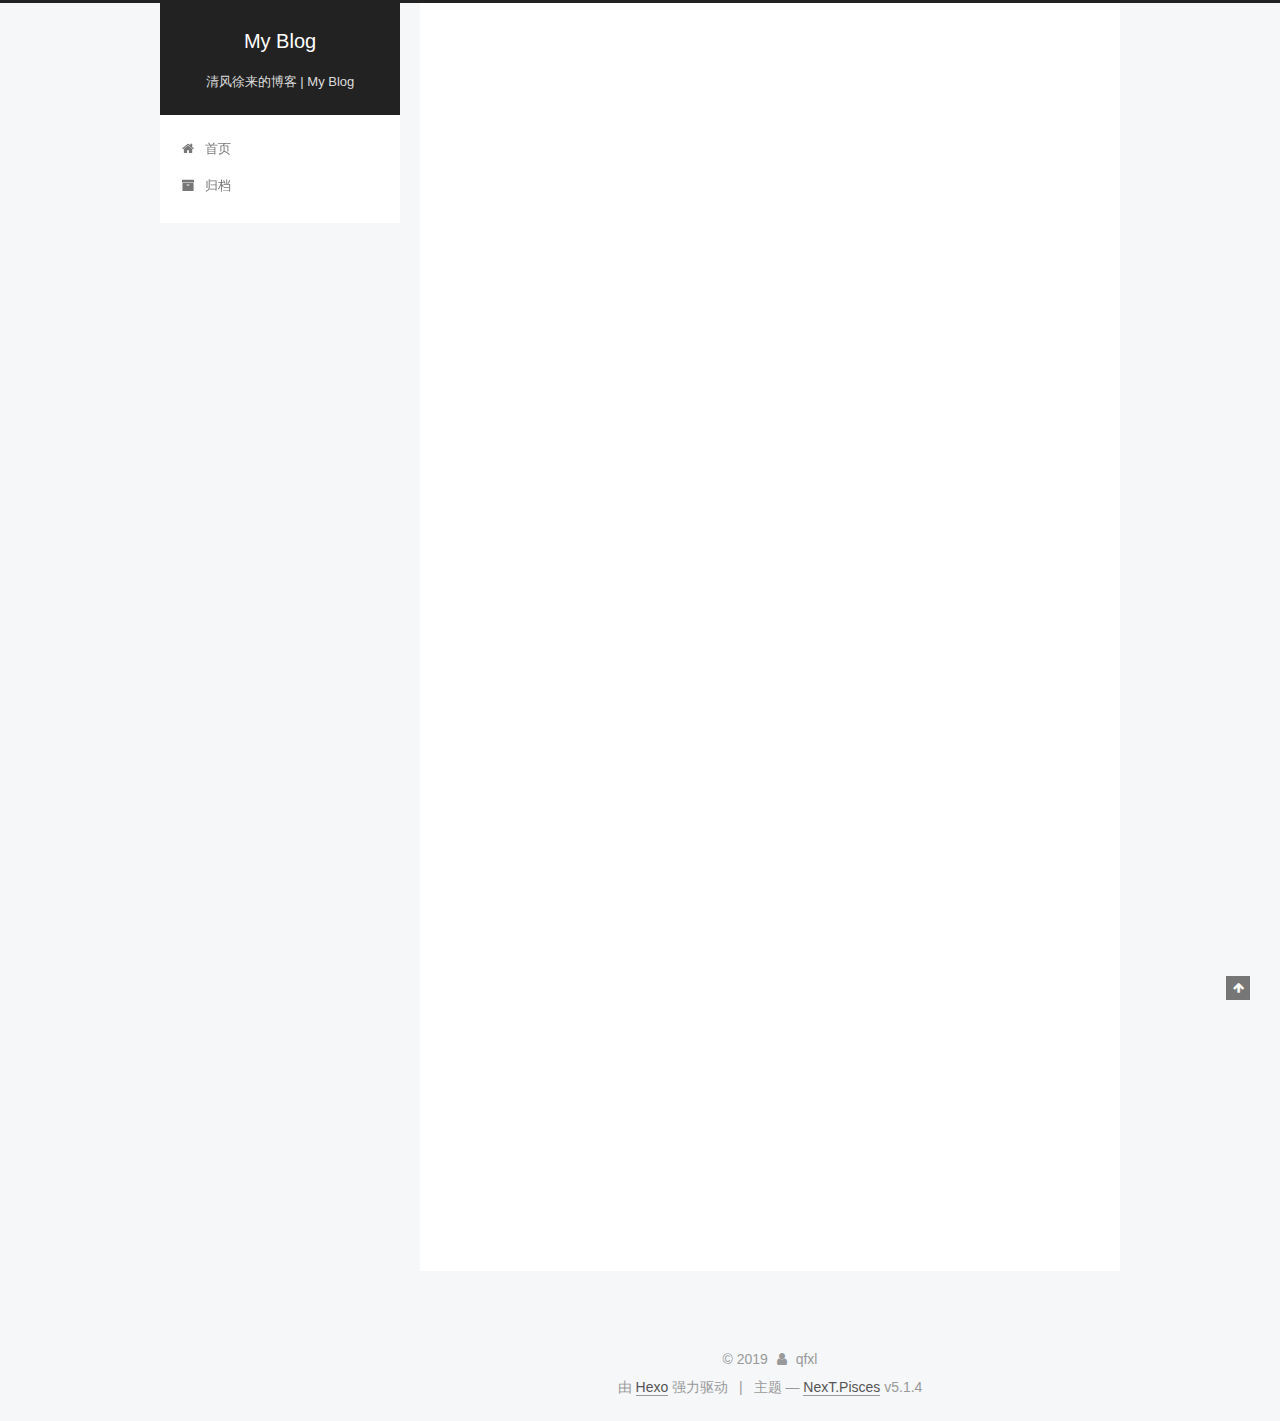
==== commit ee76b0d6: "Site updated: 2019-10-30 22:11:29" ====
--- a/index.html
+++ b/index.html
@@ -5,7 +5,7 @@
   
 
 
-<html class="theme-next muse use-motion" lang="zh-Hans">
+<html class="theme-next pisces use-motion" lang="zh-Hans">
 <head>
   <meta charset="UTF-8"/>
 <meta http-equiv="X-UA-Compatible" content="IE=edge" />
@@ -95,7 +95,7 @@
   var NexT = window.NexT || {};
   var CONFIG = {
     root: '/',
-    scheme: 'Muse',
+    scheme: 'Pisces',
     version: '5.1.4',
     sidebar: {"position":"left","display":"post","offset":12,"b2t":false,"scrollpercent":false,"onmobile":false},
     fancybox: true,
@@ -574,7 +574,7 @@
 
 
 
-  <div class="theme-info">主题 &mdash; <a class="theme-link" target="_blank" href="https://github.com/iissnan/hexo-theme-next">NexT.Muse</a> v5.1.4</div>
+  <div class="theme-info">主题 &mdash; <a class="theme-link" target="_blank" href="https://github.com/iissnan/hexo-theme-next">NexT.Pisces</a> v5.1.4</div>
 
 
 
@@ -674,6 +674,13 @@
   
   
 
+
+  <script type="text/javascript" src="/js/src/affix.js?v=5.1.4"></script>
+
+  <script type="text/javascript" src="/js/src/schemes/pisces.js?v=5.1.4"></script>
+
+
+
   
 
   
--- a/css/main.css
+++ b/css/main.css
@@ -189,7 +189,7 @@
   font-size: 14px;
   line-height: 2;
   color: #555;
-  background: #fff;
+  background: #f5f7f9;
 }
 @media (max-width: 767px) {
   body {
@@ -653,8 +653,8 @@
 @media (min-width: 992px) {
   .full-image.full-image.full-image.full-image {
     max-width: none;
-    width: 110%;
-    margin: 25px -5%;
+    width: 118%;
+    margin: 0 -9%;
   }
 }
 .blockquote-center,
@@ -940,11 +940,11 @@
   display: inline-block;
   padding: 0 20px;
   font-size: 14px;
-  color: #fff;
-  background: #222;
-  border: 2px solid #222;
+  color: #555;
+  background: #fff;
+  border: 2px solid #555;
   text-decoration: none;
-  border-radius: 0;
+  border-radius: 2px;
   transition-property: background-color;
   transition-duration: 0.2s;
   transition-timing-function: ease-in-out;
@@ -953,8 +953,8 @@
 }
 .btn:hover {
   border-color: #222;
-  color: #222;
-  background: #fff;
+  color: #fff;
+  background: #222;
 }
 .btn +.btn {
   margin: 0 0 8px 8px;
@@ -1066,7 +1066,7 @@
   width: 24px;
   background: #222;
   font-size: 12px;
-  opacity: 1;
+  opacity: 0.6;
   color: #fff;
   cursor: pointer;
   text-align: center;
@@ -1087,7 +1087,7 @@
   }
 }
 .back-to-top.back-to-top-on {
-  bottom: 19px;
+  bottom: 30px;
 }
 .header {
   background: transparent;
@@ -1136,7 +1136,7 @@
 .site-subtitle {
   margin-top: 10px;
   font-size: 13px;
-  color: #999;
+  color: #ddd;
 }
 .use-motion .brand {
   opacity: 0;
@@ -1209,7 +1209,8 @@
   transition-timing-function: ease-in-out;
   transition-delay: 0s;
 }
-.menu .menu-item a:hover {
+.menu .menu-item a:hover,
+.menu-item-active a {
   border-bottom-color: #222;
 }
 .menu .menu-item .fa {
@@ -1738,20 +1739,20 @@
   display: block;
   margin: 0 auto;
   padding: 2px;
-  max-width: 96px;
+  max-width: 120px;
   height: auto;
-  border: 2px solid #333;
+  border: 1px solid #eee;
 }
 .site-author-name {
-  margin: 5px 0 0;
+  margin: 0;
   text-align: center;
-  color: #f5f5f5;
-  font-weight: normal;
+  color: #222;
+  font-weight: 600;
 }
 .site-description {
-  margin-top: 5px;
+  margin-top: 0;
   text-align: center;
-  font-size: 14px;
+  font-size: 13px;
   color: #999;
 }
 .site-state {
@@ -1763,7 +1764,7 @@
 .site-state-item {
   display: inline-block;
   padding: 0 15px;
-  border-left: 1px solid #333;
+  border-left: 1px solid #eee;
 }
 .site-state-item:first-child {
   border-left: none;
@@ -1776,11 +1777,11 @@
   text-align: center;
   color: inherit;
   font-weight: 600;
-  font-size: 18px;
+  font-size: 16px;
 }
 .site-state-item-name {
   font-size: 13px;
-  color: inherit;
+  color: #999;
 }
 .feed-link {
   margin-top: 20px;
@@ -1822,7 +1823,7 @@
   width: 4px;
   height: 4px;
   border-radius: 50%;
-  background: #cc8c1d;
+  background: #4b9a4a;
 }
 .links-of-blogroll {
   font-size: 13px;
@@ -1860,7 +1861,7 @@
   color: #555;
 }
 .sidebar-nav li:hover {
-  color: #f5f5f5;
+  color: #fc6423;
 }
 .page-post-detail .sidebar-nav-toc {
   padding: 0 5px;
@@ -1869,11 +1870,11 @@
   margin-left: 10px;
 }
 .sidebar-nav .sidebar-nav-active {
-  color: #87daff;
-  border-bottom-color: #87daff;
+  color: #fc6423;
+  border-bottom-color: #fc6423;
 }
 .sidebar-nav .sidebar-nav-active:hover {
-  color: #87daff;
+  color: #fc6423;
 }
 .sidebar-panel {
   display: none;
@@ -1906,12 +1907,12 @@
   transition-timing-function: ease-in-out;
   transition-delay: 0s;
   transition-property: all;
-  color: #999;
-  border-bottom-color: #555;
+  color: #666;
+  border-bottom-color: #ccc;
 }
 .post-toc ol a:hover {
-  color: #ccc;
-  border-bottom-color: #ccc;
+  color: #000;
+  border-bottom-color: #000;
 }
 .post-toc .nav-item {
   overflow: hidden;
@@ -1933,14 +1934,14 @@
   display: block;
 }
 .post-toc .nav .active > a {
-  color: #87daff;
-  border-bottom-color: #87daff;
+  color: #fc6423;
+  border-bottom-color: #fc6423;
 }
 .post-toc .nav .active-current > a {
-  color: #87daff;
+  color: #fc6423;
 }
 .post-toc .nav .active-current > a:hover {
-  color: #87daff;
+  color: #fc6423;
 }
 .footer {
   font-size: 14px;
@@ -2345,6 +2346,16 @@
   transform: translate(-50%, -50%);
   color: #ccc;
 }
+@media (min-width: 768px) and (max-width: 991px) {
+  .busuanzi-count {
+    width: auto;
+  }
+}
+@media (max-width: 767px) {
+  .busuanzi-count {
+    width: auto;
+  }
+}
 .site-uv,
 .site-pv,
 .page-pv {
@@ -2580,83 +2591,403 @@
   }
 }
 .page-post-detail .sidebar-toggle-line {
-  background: #87daff;
+  background: #fc6423;
 }
 .page-post-detail .comments {
   overflow: hidden;
 }
-@media (max-width: 767px) {
-  .header-inner,
-  .container .main-inner,
+.header {
+  position: relative;
+  margin: 0 auto;
+  width: 960px;
+}
+@media (min-width: 768px) and (max-width: 991px) {
+  .header {
+    width: auto;
+  }
+}
+@media (max-width: 767px) {
+  .header {
+    width: auto;
+  }
+}
+.header-inner {
+  position: absolute;
+  top: 0;
+  overflow: hidden;
+  padding: 0;
+  width: 240px;
+  background: #fff;
+  box-shadow: initial;
+  border-radius: initial;
+}
+@media (min-width: 1600px) {
+  .container .header-inner {
+    width: 240px;
+  }
+}
+@media (min-width: 768px) and (max-width: 991px) {
+  .header-inner {
+    position: relative;
+    width: auto;
+    border-radius: initial;
+  }
+}
+@media (max-width: 767px) {
+  .header-inner {
+    position: relative;
+    width: auto;
+    border-radius: initial;
+  }
+}
+.main:before,
+.main:after {
+  content: " ";
+  display: table;
+}
+.main:after {
+  clear: both;
+}
+@media (min-width: 768px) and (max-width: 991px) {
+  .main {
+    padding-bottom: 100px;
+  }
+}
+@media (max-width: 767px) {
+  .main {
+    padding-bottom: 100px;
+  }
+}
+.container .main-inner {
+  width: 960px;
+}
+@media (min-width: 768px) and (max-width: 991px) {
+  .container .main-inner {
+    width: auto;
+  }
+}
+@media (max-width: 767px) {
+  .container .main-inner {
+    width: auto;
+  }
+}
+.content-wrap {
+  float: right;
+  box-sizing: border-box;
+  padding: 40px;
+  width: 700px;
+  background: #fff;
+  min-height: 700px;
+  box-shadow: initial;
+  border-radius: initial;
+}
+@media (min-width: 768px) and (max-width: 991px) {
+  .content-wrap {
+    width: 100%;
+    padding: 20px;
+    border-radius: initial;
+  }
+}
+@media (max-width: 767px) {
+  .content-wrap {
+    width: 100%;
+    padding: 20px;
+    min-height: auto;
+    border-radius: initial;
+  }
+}
+.sidebar {
+  position: static;
+  float: left;
+  margin-top: 300px;
+  width: 240px;
+  background: #f5f7f9;
+  box-shadow: none;
+}
+@media (min-width: 768px) and (max-width: 991px) {
+  .sidebar {
+    display: none;
+  }
+}
+@media (max-width: 767px) {
+  .sidebar {
+    display: none;
+  }
+}
+.sidebar-toggle {
+  display: none;
+}
+.footer-inner {
+  width: 960px;
+  padding-left: 260px;
+}
+@media (min-width: 768px) and (max-width: 991px) {
   .footer-inner {
     width: auto;
-  }
-}
-embed {
-  display: block;
-  margin: 0px auto 25px auto;
-}
-.custom-logo .site-meta-headline {
-  text-align: center;
-}
-.custom-logo .brand {
+    padding-left: 0 !important;
+    padding-right: 0 !important;
+  }
+}
+@media (max-width: 767px) {
+  .footer-inner {
+    width: auto;
+    padding-left: 0 !important;
+    padding-right: 0 !important;
+  }
+}
+.sidebar-position-right .header-inner {
+  right: 0;
+}
+.sidebar-position-right .content-wrap {
+  float: left;
+}
+.sidebar-position-right .sidebar {
+  float: right;
+}
+.sidebar-position-right .footer-inner {
+  padding-left: 0;
+  padding-right: 260px;
+}
+.site-brand-wrapper {
+  position: relative;
+}
+.site-meta {
+  padding: 20px 0;
+  color: #fff;
+  background: #222;
+}
+@media (min-width: 768px) and (max-width: 991px) {
+  .site-meta {
+    box-shadow: 0 0 16px rgba(0,0,0,0.5);
+  }
+}
+@media (max-width: 767px) {
+  .site-meta {
+    box-shadow: 0 0 16px rgba(0,0,0,0.5);
+  }
+}
+.brand {
+  padding: 0;
   background: none;
 }
-.custom-logo .site-title {
-  margin: 10px auto 0;
-  font-size: 24px;
-  color: #222;
-}
-.custom-logo .site-title a {
-  border: none;
-}
-.custom-logo-image {
-  margin: 0 auto;
-  padding: 5px;
-  max-width: 150px;
-  background: #fff;
-}
-@media (max-width: 767px) {
-  .site-nav {
-    position: absolute;
-    left: 0;
-    top: 52px;
-    margin: 0;
-    width: 100%;
-    padding: 0;
-    background: #fff;
-    border-bottom: 1px solid #ddd;
-    z-index: 1030;
-  }
-}
-@media (max-width: 767px) {
-  .menu {
-    text-align: left;
-  }
-}
-@media (max-width: 767px) {
-  .menu .menu-item {
-    display: block;
-    margin: 0 10px;
-    vertical-align: top;
-  }
-}
-@media (max-width: 767px) {
-  .menu .menu-item br {
-    display: none;
-  }
-}
-@media (max-width: 767px) {
-  .menu .menu-item a {
-    padding: 5px 10px;
-  }
-}
-.menu .menu-item .fa {
-  margin-right: 0;
+.brand:hover {
+  color: #fff;
+}
+.site-subtitle {
+  margin: 10px 10px 0;
+  font-weight: initial;
 }
 .site-search form {
   display: none;
 }
+.site-nav {
+  border-top: none;
+}
+@media (min-width: 768px) and (max-width: 991px) {
+  .site-nav {
+    display: none !important;
+  }
+}
+@media (min-width: 768px) and (max-width: 991px) {
+  .site-nav-on {
+    display: block !important;
+  }
+}
+.menu .menu-item {
+  display: block;
+  margin: 0;
+}
+.menu .menu-item a {
+  position: relative;
+  box-sizing: border-box;
+  padding: 5px 20px;
+  text-align: left;
+  line-height: inherit;
+  transition-property: background-color;
+  transition-duration: 0.2s;
+  transition-timing-function: ease-in-out;
+  transition-delay: 0s;
+}
+.menu .menu-item a:hover,
+.menu-item-active a {
+  background: #f9f9f9;
+  border-bottom-color: #fff;
+}
+.menu .menu-item br {
+  display: none;
+}
+.menu-item-active a:after {
+  content: " ";
+  position: absolute;
+  top: 50%;
+  margin-top: -3px;
+  right: 15px;
+  width: 6px;
+  height: 6px;
+  border-radius: 50%;
+  background-color: #bbb;
+}
+.btn-bar {
+  background-color: #fff;
+}
+.site-nav-toggle {
+  left: 20px;
+  top: 50%;
+  -webkit-transform: translateY(-50%);
+  -webkit-transform: translateY(-50%);
+  -moz-transform: translateY(-50%);
+  -ms-transform: translateY(-50%);
+  -o-transform: translateY(-50%);
+  transform: translateY(-50%);
+}
+@media (min-width: 768px) and (max-width: 991px) {
+  .site-nav-toggle {
+    display: block;
+  }
+}
+.use-motion .sidebar .motion-element {
+  opacity: 1;
+}
+.sidebar {
+  margin-left: -100%;
+  right: auto;
+  bottom: auto;
+  -webkit-transform: none;
+}
+.sidebar-inner {
+  box-sizing: border-box;
+  width: 240px;
+  color: #555;
+  background: #fff;
+  box-shadow: initial;
+  border-radius: initial;
+  opacity: 0;
+}
+.sidebar-inner.affix {
+  position: fixed;
+  top: 12px;
+}
+.sidebar-inner.affix-bottom {
+  position: absolute;
+}
+.site-overview {
+  text-align: left;
+}
+.site-author:before,
+.site-author:after {
+  content: " ";
+  display: table;
+}
+.site-author:after {
+  clear: both;
+}
+.sidebar a {
+  color: #555;
+}
+.sidebar a:hover {
+  color: #222;
+}
+.site-state-item {
+  padding: 0 10px;
+}
+.links-of-author-item a:before {
+  display: none;
+}
+.links-of-author-item a {
+  border-bottom: none;
+  text-decoration: underline;
+}
+.feed-link {
+  border-top: 1px dotted #ccc;
+  border-bottom: 1px dotted #ccc;
+  text-align: center;
+}
+.feed-link a {
+  display: block;
+  color: #fc6423;
+  border: none;
+}
+.feed-link a:hover {
+  background: none;
+  color: #e34603;
+}
+.feed-link a:hover i {
+  color: #e34603;
+}
+.links-of-author {
+  display: flex;
+  flex-wrap: wrap;
+  justify-content: center;
+}
+.links-of-author-item {
+  margin: 5px 0 0;
+  width: 50%;
+}
+.links-of-author-item a {
+  max-width: 216px;
+  box-sizing: border-box;
+  display: inline-block;
+  margin-right: 0;
+  margin-bottom: 0;
+  padding: 0 5px;
+  overflow: hidden;
+  white-space: nowrap;
+  text-overflow: ellipsis;
+}
+.links-of-author-item a {
+  display: block;
+  text-decoration: none;
+}
+.links-of-author-item a:hover {
+  border-radius: 4px;
+  background: #eee;
+}
+.links-of-author-item .fa {
+  margin-right: 2px;
+  font-size: 16px;
+}
+.links-of-author-item .fa-globe {
+  font-size: 15px;
+}
+.links-of-blogroll {
+  text-align: center;
+  margin-top: 20px;
+  padding: 3px 0 0;
+  border-top: 1px dotted #ccc;
+}
+.links-of-blogroll-title {
+  margin-top: 0;
+}
+.links-of-blogroll-item {
+  padding: 0;
+}
+.links-of-blogroll-inline:before,
+.links-of-blogroll-inline:after {
+  content: " ";
+  display: table;
+}
+.links-of-blogroll-inline:after {
+  clear: both;
+}
 .links-of-blogroll-inline .links-of-blogroll-item {
-  display: inline-block;
-}
+  margin: 5px 0 0;
+  width: 50%;
+  display: inline-block;
+  width: unset;
+}
+.links-of-blogroll-inline .links-of-blogroll-item a {
+  max-width: 216px;
+  box-sizing: border-box;
+  display: inline-block;
+  margin-right: 0;
+  margin-bottom: 0;
+  padding: 0 5px;
+  overflow: hidden;
+  white-space: nowrap;
+  text-overflow: ellipsis;
+}
+@media (max-width: 767px) {
+  .post-body {
+    text-align: justify;
+  }
+}
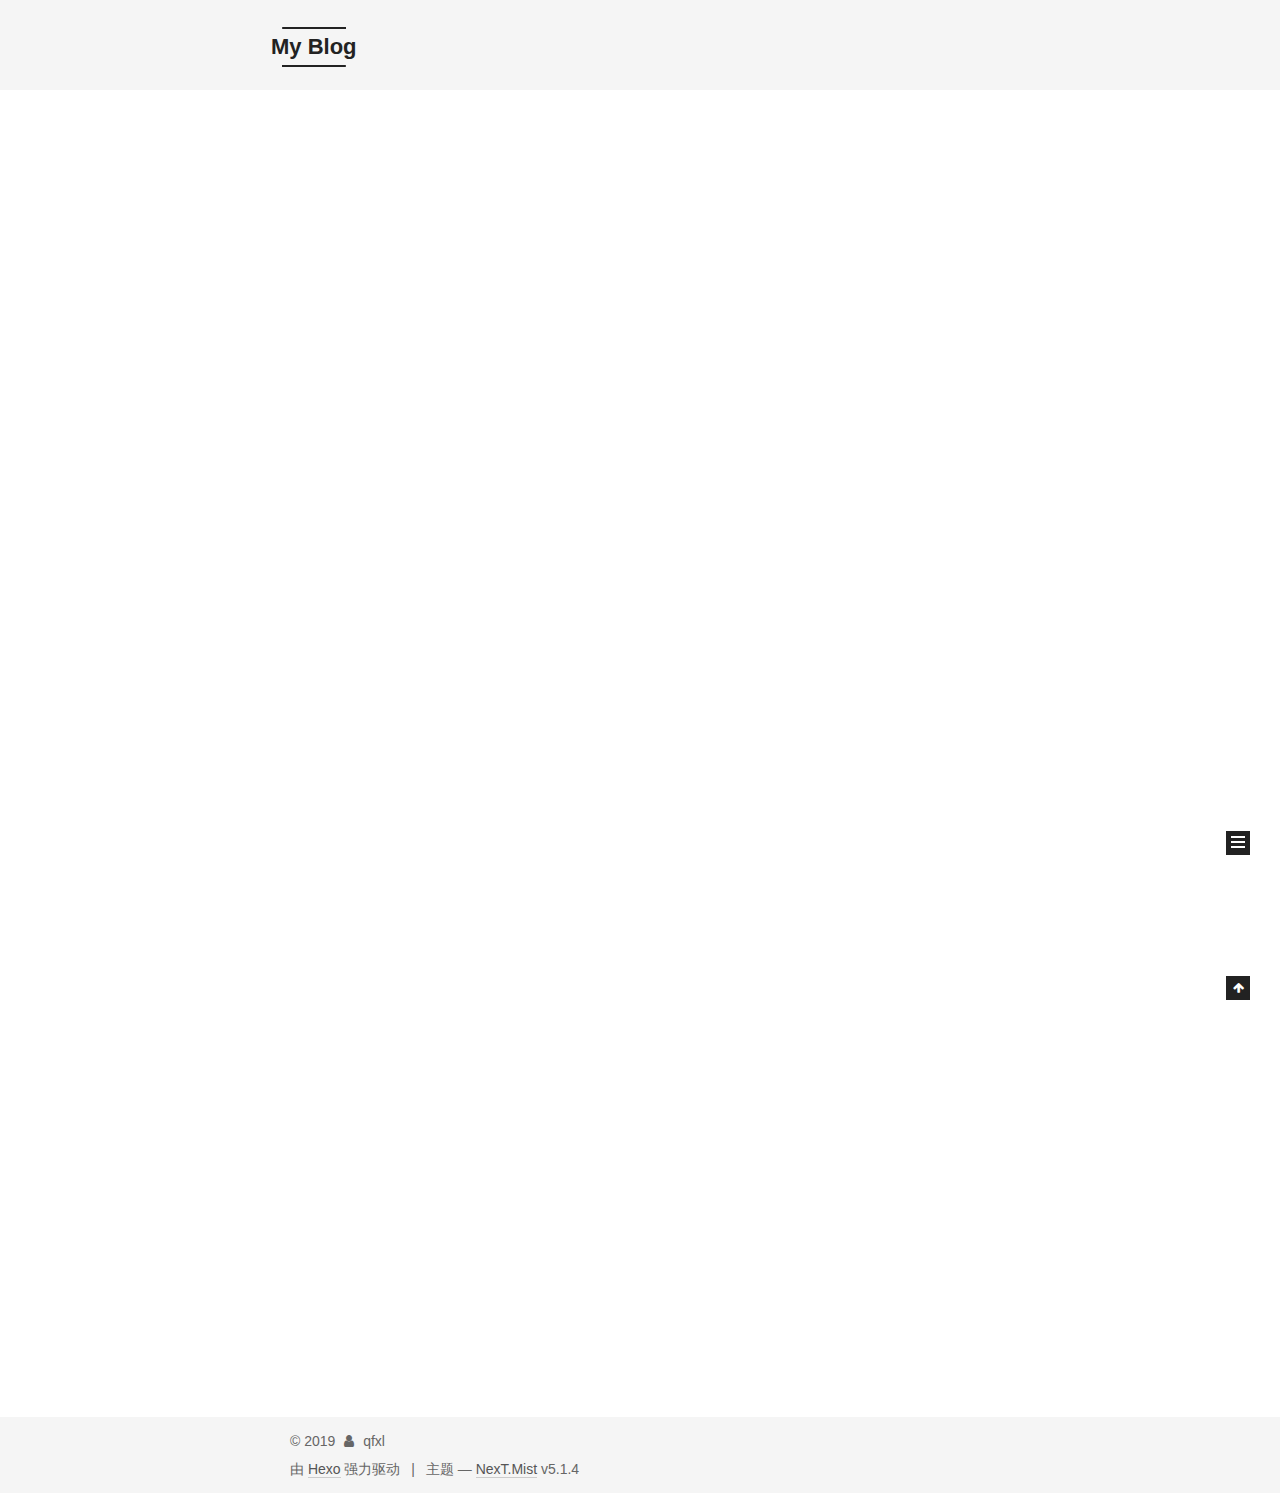
==== commit 0217bf24: "Site updated: 2019-10-31 00:20:12" ====
--- a/index.html
+++ b/index.html
@@ -5,7 +5,7 @@
   
 
 
-<html class="theme-next pisces use-motion" lang="zh-Hans">
+<html class="theme-next mist use-motion" lang="zh-Hans">
 <head>
   <meta charset="UTF-8"/>
 <meta http-equiv="X-UA-Compatible" content="IE=edge" />
@@ -83,7 +83,7 @@
 <meta name="keywords" content="My, My Blog, 清风徐来的博客, wupeng, 吴鹏, Linux, devops, kubernetes">
 <meta property="og:type" content="website">
 <meta property="og:title" content="My Blog">
-<meta property="og:url" content="http:&#x2F;&#x2F;yoursite.com&#x2F;index.html">
+<meta property="og:url" content="https:&#x2F;&#x2F;invoker901.github.io&#x2F;index.html">
 <meta property="og:site_name" content="My Blog">
 <meta property="og:description" content="人生的某些障碍，你是逃不掉的。与其费尽周折绕过去，不如勇敢的地攀越，或许这会铸就你人生的高点。">
 <meta property="og:locale" content="zh-Hans">
@@ -95,7 +95,7 @@
   var NexT = window.NexT || {};
   var CONFIG = {
     root: '/',
-    scheme: 'Pisces',
+    scheme: 'Mist',
     version: '5.1.4',
     sidebar: {"position":"left","display":"post","offset":12,"b2t":false,"scrollpercent":false,"onmobile":false},
     fancybox: true,
@@ -117,7 +117,7 @@
 
 
 
-  <link rel="canonical" href="http://yoursite.com/"/>
+  <link rel="canonical" href="https://invoker901.github.io/"/>
 
 
 
@@ -159,7 +159,7 @@
       </a>
     </div>
       
-        <p class="site-subtitle">清风徐来的博客 | My Blog</p>
+        <h1 class="site-subtitle" itemprop="description">清风徐来的博客 | My Blog</h1>
       
   </div>
 
@@ -180,29 +180,93 @@
       
         
         <li class="menu-item menu-item-home">
-          <a href="/%20" rel="section">
-            
-              <i class="menu-item-icon fa fa-fw fa-home"></i> <br />
+          <a href="/" rel="section">
+            
+              <i class="menu-item-icon fa fa-fw fa-question-circle"></i> <br />
             
             首页
           </a>
         </li>
       
         
+        <li class="menu-item menu-item-categories">
+          <a href="/categories/" rel="section">
+            
+              <i class="menu-item-icon fa fa-fw fa-question-circle"></i> <br />
+            
+            分类
+          </a>
+        </li>
+      
+        
         <li class="menu-item menu-item-archives">
-          <a href="/archives/%20" rel="section">
-            
-              <i class="menu-item-icon fa fa-fw fa-archive"></i> <br />
+          <a href="/archives/" rel="section">
+            
+              <i class="menu-item-icon fa fa-fw fa-question-circle"></i> <br />
             
             归档
           </a>
         </li>
       
-
+        
+        <li class="menu-item menu-item-tags">
+          <a href="/tags/" rel="section">
+            
+              <i class="menu-item-icon fa fa-fw fa-question-circle"></i> <br />
+            
+            标签
+          </a>
+        </li>
+      
+        
+        <li class="menu-item menu-item-about">
+          <a href="/about/" rel="section">
+            
+              <i class="menu-item-icon fa fa-fw fa-question-circle"></i> <br />
+            
+            关于
+          </a>
+        </li>
+      
+
+      
+        <li class="menu-item menu-item-search">
+          
+            <a href="javascript:;" class="popup-trigger">
+          
+            
+              <i class="menu-item-icon fa fa-search fa-fw"></i> <br />
+            
+            搜索
+          </a>
+        </li>
       
     </ul>
   
 
+  
+    <div class="site-search">
+      
+  <div class="popup search-popup local-search-popup">
+  <div class="local-search-header clearfix">
+    <span class="search-icon">
+      <i class="fa fa-search"></i>
+    </span>
+    <span class="popup-btn-close">
+      <i class="fa fa-times-circle"></i>
+    </span>
+    <div class="local-search-input-wrapper">
+      <input autocomplete="off"
+             placeholder="搜索..." spellcheck="false"
+             type="text" id="local-search-input">
+    </div>
+  </div>
+  <div id="local-search-result"></div>
+</div>
+
+
+
+    </div>
   
 </nav>
 
@@ -231,7 +295,7 @@
   
   
   <div class="post-block">
-    <link itemprop="mainEntityOfPage" href="http://yoursite.com/2019/10/30/first-my-blog/">
+    <link itemprop="mainEntityOfPage" href="https://invoker901.github.io/2019/10/30/first-my-blog/">
 
     <span hidden itemprop="author" itemscope itemtype="http://schema.org/Person">
       <meta itemprop="name" content="qfxl">
@@ -248,9 +312,9 @@
 
         
         
-          <h1 class="post-title" itemprop="name headline">
+          <h2 class="post-title" itemprop="name headline">
                 
-                <a class="post-title-link" href="/2019/10/30/first-my-blog/" itemprop="url">first_my_blog</a></h1>
+                <a class="post-title-link" href="/2019/10/30/first-my-blog/" itemprop="url">first_my_blog</a></h2>
         
 
         <div class="post-meta">
@@ -276,13 +340,43 @@
 
           
             
-          
-
-          
-          
-
-          
-
+              <span class="post-comments-count">
+                <span class="post-meta-divider">|</span>
+                <span class="post-meta-item-icon">
+                  <i class="fa fa-comment-o"></i>
+                </span>
+                <a href="/2019/10/30/first-my-blog/#comments" itemprop="discussionUrl">
+                  <span class="post-comments-count disqus-comment-count"
+                        data-disqus-identifier="2019/10/30/first-my-blog/" itemprop="commentCount"></span>
+                </a>
+              </span>
+            
+          
+
+          
+          
+
+          
+
+          
+            <div class="post-wordcount">
+              
+                
+                <span class="post-meta-item-icon">
+                  <i class="fa fa-file-word-o"></i>
+                </span>
+                
+                  <span class="post-meta-item-text">字数统计&#58;</span>
+                
+                <span title="字数统计">
+                  0
+                </span>
+              
+
+              
+
+              
+            </div>
           
 
           
@@ -350,7 +444,7 @@
   
   
   <div class="post-block">
-    <link itemprop="mainEntityOfPage" href="http://yoursite.com/2019/10/30/hello-world/">
+    <link itemprop="mainEntityOfPage" href="https://invoker901.github.io/2019/10/30/hello-world/">
 
     <span hidden itemprop="author" itemscope itemtype="http://schema.org/Person">
       <meta itemprop="name" content="qfxl">
@@ -367,9 +461,9 @@
 
         
         
-          <h1 class="post-title" itemprop="name headline">
+          <h2 class="post-title" itemprop="name headline">
                 
-                <a class="post-title-link" href="/2019/10/30/hello-world/" itemprop="url">Hello World</a></h1>
+                <a class="post-title-link" href="/2019/10/30/hello-world/" itemprop="url">Hello World</a></h2>
         
 
         <div class="post-meta">
@@ -392,16 +486,68 @@
           </span>
 
           
-
-          
-            
-          
-
-          
-          
-
-          
-
+            <span class="post-category" >
+            
+              <span class="post-meta-divider">|</span>
+            
+              <span class="post-meta-item-icon">
+                <i class="fa fa-folder-o"></i>
+              </span>
+              
+                <span class="post-meta-item-text">分类于</span>
+              
+              
+                <span itemprop="about" itemscope itemtype="http://schema.org/Thing">
+                  <a href="/categories/Testing/" itemprop="url" rel="index">
+                    <span itemprop="name">Testing</span>
+                  </a>
+                </span>
+
+                
+                
+              
+            </span>
+          
+
+          
+            
+              <span class="post-comments-count">
+                <span class="post-meta-divider">|</span>
+                <span class="post-meta-item-icon">
+                  <i class="fa fa-comment-o"></i>
+                </span>
+                <a href="/2019/10/30/hello-world/#comments" itemprop="discussionUrl">
+                  <span class="post-comments-count disqus-comment-count"
+                        data-disqus-identifier="2019/10/30/hello-world/" itemprop="commentCount"></span>
+                </a>
+              </span>
+            
+          
+
+          
+          
+
+          
+
+          
+            <div class="post-wordcount">
+              
+                
+                <span class="post-meta-item-icon">
+                  <i class="fa fa-file-word-o"></i>
+                </span>
+                
+                  <span class="post-meta-item-text">字数统计&#58;</span>
+                
+                <span title="字数统计">
+                  73
+                </span>
+              
+
+              
+
+              
+            </div>
           
 
           
@@ -505,7 +651,7 @@
           <div class="site-author motion-element" itemprop="author" itemscope itemtype="http://schema.org/Person">
             
               <p class="site-author-name" itemprop="name">qfxl</p>
-              <p class="site-description motion-element" itemprop="description">人生的某些障碍，你是逃不掉的。与其费尽周折绕过去，不如勇敢的地攀越，或许这会铸就你人生的高点。</p>
+              <p class="site-description motion-element" itemprop="description"></p>
           </div>
 
           <nav class="site-state motion-element">
@@ -513,7 +659,7 @@
             
               <div class="site-state-item site-state-posts">
               
-                <a href="/archives/%20%7C%7C%20archive">
+                <a href="/archives/">
               
                   <span class="site-state-item-count">2</span>
                   <span class="site-state-item-name">日志</span>
@@ -522,13 +668,47 @@
             
 
             
-
+              
+              
+              <div class="site-state-item site-state-categories">
+                <a href="/categories/index.html">
+                  <span class="site-state-item-count">1</span>
+                  <span class="site-state-item-name">分类</span>
+                </a>
+              </div>
+            
+
+            
+              
+              
+              <div class="site-state-item site-state-tags">
+                <a href="/tags/index.html">
+                  <span class="site-state-item-count">2</span>
+                  <span class="site-state-item-name">标签</span>
+                </a>
+              </div>
             
 
           </nav>
 
           
 
+          
+            <div class="links-of-author motion-element">
+                
+                  <span class="links-of-author-item">
+                    <a href="https://github.com/invoker901" target="_blank" title="GitHub">
+                      
+                        <i class="fa fa-fw fa-github"></i>GitHub</a>
+                  </span>
+                
+                  <span class="links-of-author-item">
+                    <a href="devops19870724@outlook.com" target="_blank" title="E-Mail">
+                      
+                        <i class="fa fa-fw fa-envelope"></i>E-Mail</a>
+                  </span>
+                
+            </div>
           
 
           
@@ -574,7 +754,7 @@
 
 
 
-  <div class="theme-info">主题 &mdash; <a class="theme-link" target="_blank" href="https://github.com/iissnan/hexo-theme-next">NexT.Pisces</a> v5.1.4</div>
+  <div class="theme-info">主题 &mdash; <a class="theme-link" target="_blank" href="https://github.com/iissnan/hexo-theme-next">NexT.Mist</a> v5.1.4</div>
 
 
 
@@ -674,13 +854,6 @@
   
   
 
-
-  <script type="text/javascript" src="/js/src/affix.js?v=5.1.4"></script>
-
-  <script type="text/javascript" src="/js/src/schemes/pisces.js?v=5.1.4"></script>
-
-
-
   
 
   
@@ -695,6 +868,14 @@
 
   
 
+    
+      <script id="dsq-count-scr" src="https://.disqus.com/count.js" async></script>
+    
+
+    
+
+  
+
 
 
 
@@ -724,6 +905,323 @@
 
 
   
+
+  <script type="text/javascript">
+    // Popup Window;
+    var isfetched = false;
+    var isXml = true;
+    // Search DB path;
+    var search_path = "search.xml";
+    if (search_path.length === 0) {
+      search_path = "search.xml";
+    } else if (/json$/i.test(search_path)) {
+      isXml = false;
+    }
+    var path = "/" + search_path;
+    // monitor main search box;
+
+    var onPopupClose = function (e) {
+      $('.popup').hide();
+      $('#local-search-input').val('');
+      $('.search-result-list').remove();
+      $('#no-result').remove();
+      $(".local-search-pop-overlay").remove();
+      $('body').css('overflow', '');
+    }
+
+    function proceedsearch() {
+      $("body")
+        .append('<div class="search-popup-overlay local-search-pop-overlay"></div>')
+        .css('overflow', 'hidden');
+      $('.search-popup-overlay').click(onPopupClose);
+      $('.popup').toggle();
+      var $localSearchInput = $('#local-search-input');
+      $localSearchInput.attr("autocapitalize", "none");
+      $localSearchInput.attr("autocorrect", "off");
+      $localSearchInput.focus();
+    }
+
+    // search function;
+    var searchFunc = function(path, search_id, content_id) {
+      'use strict';
+
+      // start loading animation
+      $("body")
+        .append('<div class="search-popup-overlay local-search-pop-overlay">' +
+          '<div id="search-loading-icon">' +
+          '<i class="fa fa-spinner fa-pulse fa-5x fa-fw"></i>' +
+          '</div>' +
+          '</div>')
+        .css('overflow', 'hidden');
+      $("#search-loading-icon").css('margin', '20% auto 0 auto').css('text-align', 'center');
+
+      $.ajax({
+        url: path,
+        dataType: isXml ? "xml" : "json",
+        async: true,
+        success: function(res) {
+          // get the contents from search data
+          isfetched = true;
+          $('.popup').detach().appendTo('.header-inner');
+          var datas = isXml ? $("entry", res).map(function() {
+            return {
+              title: $("title", this).text(),
+              content: $("content",this).text(),
+              url: $("url" , this).text()
+            };
+          }).get() : res;
+          var input = document.getElementById(search_id);
+          var resultContent = document.getElementById(content_id);
+          var inputEventFunction = function() {
+            var searchText = input.value.trim().toLowerCase();
+            var keywords = searchText.split(/[\s\-]+/);
+            if (keywords.length > 1) {
+              keywords.push(searchText);
+            }
+            var resultItems = [];
+            if (searchText.length > 0) {
+              // perform local searching
+              datas.forEach(function(data) {
+                var isMatch = false;
+                var hitCount = 0;
+                var searchTextCount = 0;
+                var title = data.title.trim();
+                var titleInLowerCase = title.toLowerCase();
+                var content = data.content.trim().replace(/<[^>]+>/g,"");
+                var contentInLowerCase = content.toLowerCase();
+                var articleUrl = decodeURIComponent(data.url);
+                var indexOfTitle = [];
+                var indexOfContent = [];
+                // only match articles with not empty titles
+                if(title != '') {
+                  keywords.forEach(function(keyword) {
+                    function getIndexByWord(word, text, caseSensitive) {
+                      var wordLen = word.length;
+                      if (wordLen === 0) {
+                        return [];
+                      }
+                      var startPosition = 0, position = [], index = [];
+                      if (!caseSensitive) {
+                        text = text.toLowerCase();
+                        word = word.toLowerCase();
+                      }
+                      while ((position = text.indexOf(word, startPosition)) > -1) {
+                        index.push({position: position, word: word});
+                        startPosition = position + wordLen;
+                      }
+                      return index;
+                    }
+
+                    indexOfTitle = indexOfTitle.concat(getIndexByWord(keyword, titleInLowerCase, false));
+                    indexOfContent = indexOfContent.concat(getIndexByWord(keyword, contentInLowerCase, false));
+                  });
+                  if (indexOfTitle.length > 0 || indexOfContent.length > 0) {
+                    isMatch = true;
+                    hitCount = indexOfTitle.length + indexOfContent.length;
+                  }
+                }
+
+                // show search results
+
+                if (isMatch) {
+                  // sort index by position of keyword
+
+                  [indexOfTitle, indexOfContent].forEach(function (index) {
+                    index.sort(function (itemLeft, itemRight) {
+                      if (itemRight.position !== itemLeft.position) {
+                        return itemRight.position - itemLeft.position;
+                      } else {
+                        return itemLeft.word.length - itemRight.word.length;
+                      }
+                    });
+                  });
+
+                  // merge hits into slices
+
+                  function mergeIntoSlice(text, start, end, index) {
+                    var item = index[index.length - 1];
+                    var position = item.position;
+                    var word = item.word;
+                    var hits = [];
+                    var searchTextCountInSlice = 0;
+                    while (position + word.length <= end && index.length != 0) {
+                      if (word === searchText) {
+                        searchTextCountInSlice++;
+                      }
+                      hits.push({position: position, length: word.length});
+                      var wordEnd = position + word.length;
+
+                      // move to next position of hit
+
+                      index.pop();
+                      while (index.length != 0) {
+                        item = index[index.length - 1];
+                        position = item.position;
+                        word = item.word;
+                        if (wordEnd > position) {
+                          index.pop();
+                        } else {
+                          break;
+                        }
+                      }
+                    }
+                    searchTextCount += searchTextCountInSlice;
+                    return {
+                      hits: hits,
+                      start: start,
+                      end: end,
+                      searchTextCount: searchTextCountInSlice
+                    };
+                  }
+
+                  var slicesOfTitle = [];
+                  if (indexOfTitle.length != 0) {
+                    slicesOfTitle.push(mergeIntoSlice(title, 0, title.length, indexOfTitle));
+                  }
+
+                  var slicesOfContent = [];
+                  while (indexOfContent.length != 0) {
+                    var item = indexOfContent[indexOfContent.length - 1];
+                    var position = item.position;
+                    var word = item.word;
+                    // cut out 100 characters
+                    var start = position - 20;
+                    var end = position + 80;
+                    if(start < 0){
+                      start = 0;
+                    }
+                    if (end < position + word.length) {
+                      end = position + word.length;
+                    }
+                    if(end > content.length){
+                      end = content.length;
+                    }
+                    slicesOfContent.push(mergeIntoSlice(content, start, end, indexOfContent));
+                  }
+
+                  // sort slices in content by search text's count and hits' count
+
+                  slicesOfContent.sort(function (sliceLeft, sliceRight) {
+                    if (sliceLeft.searchTextCount !== sliceRight.searchTextCount) {
+                      return sliceRight.searchTextCount - sliceLeft.searchTextCount;
+                    } else if (sliceLeft.hits.length !== sliceRight.hits.length) {
+                      return sliceRight.hits.length - sliceLeft.hits.length;
+                    } else {
+                      return sliceLeft.start - sliceRight.start;
+                    }
+                  });
+
+                  // select top N slices in content
+
+                  var upperBound = parseInt('1');
+                  if (upperBound >= 0) {
+                    slicesOfContent = slicesOfContent.slice(0, upperBound);
+                  }
+
+                  // highlight title and content
+
+                  function highlightKeyword(text, slice) {
+                    var result = '';
+                    var prevEnd = slice.start;
+                    slice.hits.forEach(function (hit) {
+                      result += text.substring(prevEnd, hit.position);
+                      var end = hit.position + hit.length;
+                      result += '<b class="search-keyword">' + text.substring(hit.position, end) + '</b>';
+                      prevEnd = end;
+                    });
+                    result += text.substring(prevEnd, slice.end);
+                    return result;
+                  }
+
+                  var resultItem = '';
+
+                  if (slicesOfTitle.length != 0) {
+                    resultItem += "<li><a href='" + articleUrl + "' class='search-result-title'>" + highlightKeyword(title, slicesOfTitle[0]) + "</a>";
+                  } else {
+                    resultItem += "<li><a href='" + articleUrl + "' class='search-result-title'>" + title + "</a>";
+                  }
+
+                  slicesOfContent.forEach(function (slice) {
+                    resultItem += "<a href='" + articleUrl + "'>" +
+                      "<p class=\"search-result\">" + highlightKeyword(content, slice) +
+                      "...</p>" + "</a>";
+                  });
+
+                  resultItem += "</li>";
+                  resultItems.push({
+                    item: resultItem,
+                    searchTextCount: searchTextCount,
+                    hitCount: hitCount,
+                    id: resultItems.length
+                  });
+                }
+              })
+            };
+            if (keywords.length === 1 && keywords[0] === "") {
+              resultContent.innerHTML = '<div id="no-result"><i class="fa fa-search fa-5x" /></div>'
+            } else if (resultItems.length === 0) {
+              resultContent.innerHTML = '<div id="no-result"><i class="fa fa-frown-o fa-5x" /></div>'
+            } else {
+              resultItems.sort(function (resultLeft, resultRight) {
+                if (resultLeft.searchTextCount !== resultRight.searchTextCount) {
+                  return resultRight.searchTextCount - resultLeft.searchTextCount;
+                } else if (resultLeft.hitCount !== resultRight.hitCount) {
+                  return resultRight.hitCount - resultLeft.hitCount;
+                } else {
+                  return resultRight.id - resultLeft.id;
+                }
+              });
+              var searchResultList = '<ul class=\"search-result-list\">';
+              resultItems.forEach(function (result) {
+                searchResultList += result.item;
+              })
+              searchResultList += "</ul>";
+              resultContent.innerHTML = searchResultList;
+            }
+          }
+
+          if ('auto' === 'auto') {
+            input.addEventListener('input', inputEventFunction);
+          } else {
+            $('.search-icon').click(inputEventFunction);
+            input.addEventListener('keypress', function (event) {
+              if (event.keyCode === 13) {
+                inputEventFunction();
+              }
+            });
+          }
+
+          // remove loading animation
+          $(".local-search-pop-overlay").remove();
+          $('body').css('overflow', '');
+
+          proceedsearch();
+        }
+      });
+    }
+
+    // handle and trigger popup window;
+    $('.popup-trigger').click(function(e) {
+      e.stopPropagation();
+      if (isfetched === false) {
+        searchFunc(path, 'local-search-input', 'local-search-result');
+      } else {
+        proceedsearch();
+      };
+    });
+
+    $('.popup-btn-close').click(onPopupClose);
+    $('.popup').click(function(e){
+      e.stopPropagation();
+    });
+    $(document).on('keyup', function (event) {
+      var shouldDismissSearchPopup = event.which === 27 &&
+        $('.search-popup').is(':visible');
+      if (shouldDismissSearchPopup) {
+        onPopupClose();
+      }
+    });
+  </script>
 
 
 
--- a/css/main.css
+++ b/css/main.css
@@ -189,7 +189,7 @@
   font-size: 14px;
   line-height: 2;
   color: #555;
-  background: #f5f7f9;
+  background: #fff;
 }
 @media (max-width: 767px) {
   body {
@@ -226,51 +226,51 @@
   margin: 20px 0 15px;
 }
 h1 {
+  font-size: 24px;
+}
+@media (max-width: 767px) {
+  h1 {
+    font-size: 20px;
+  }
+}
+h2 {
   font-size: 22px;
 }
 @media (max-width: 767px) {
-  h1 {
+  h2 {
     font-size: 18px;
   }
 }
-h2 {
+h3 {
   font-size: 20px;
 }
 @media (max-width: 767px) {
-  h2 {
+  h3 {
     font-size: 16px;
   }
 }
-h3 {
+h4 {
   font-size: 18px;
 }
 @media (max-width: 767px) {
-  h3 {
+  h4 {
     font-size: 14px;
   }
 }
-h4 {
+h5 {
   font-size: 16px;
 }
 @media (max-width: 767px) {
-  h4 {
+  h5 {
     font-size: 12px;
   }
 }
-h5 {
+h6 {
   font-size: 14px;
 }
 @media (max-width: 767px) {
-  h5 {
+  h6 {
     font-size: 10px;
-  }
-}
-h6 {
-  font-size: 12px;
-}
-@media (max-width: 767px) {
-  h6 {
-    font-size: 8px;
   }
 }
 p {
@@ -653,8 +653,8 @@
 @media (min-width: 992px) {
   .full-image.full-image.full-image.full-image {
     max-width: none;
-    width: 118%;
-    margin: 0 -9%;
+    width: 110%;
+    margin: 25px -5%;
   }
 }
 .blockquote-center,
@@ -941,10 +941,10 @@
   padding: 0 20px;
   font-size: 14px;
   color: #555;
-  background: #fff;
-  border: 2px solid #555;
+  background: transparent;
+  border: 2px solid #222;
   text-decoration: none;
-  border-radius: 2px;
+  border-radius: 0;
   transition-property: background-color;
   transition-duration: 0.2s;
   transition-timing-function: ease-in-out;
@@ -953,8 +953,8 @@
 }
 .btn:hover {
   border-color: #222;
-  color: #fff;
-  background: #222;
+  color: #222;
+  background: #fff;
 }
 .btn +.btn {
   margin: 0 0 8px 8px;
@@ -1066,7 +1066,7 @@
   width: 24px;
   background: #222;
   font-size: 12px;
-  opacity: 0.6;
+  opacity: 1;
   color: #fff;
   cursor: pointer;
   text-align: center;
@@ -1087,7 +1087,7 @@
   }
 }
 .back-to-top.back-to-top-on {
-  bottom: 30px;
+  bottom: 19px;
 }
 .header {
   background: transparent;
@@ -1101,7 +1101,7 @@
 }
 .site-meta {
   margin: 0;
-  text-align: center;
+  text-align: left;
 }
 @media (max-width: 767px) {
   .site-meta {
@@ -1112,12 +1112,12 @@
   position: relative;
   display: inline-block;
   padding: 0 40px;
-  color: #fff;
+  color: #222;
   background: #222;
   border-bottom: none;
 }
 .brand:hover {
-  color: #fff;
+  color: #222;
 }
 .logo {
   display: inline-block;
@@ -1136,7 +1136,7 @@
 .site-subtitle {
   margin-top: 10px;
   font-size: 13px;
-  color: #ddd;
+  color: #999;
 }
 .use-motion .brand {
   opacity: 0;
@@ -1209,8 +1209,7 @@
   transition-timing-function: ease-in-out;
   transition-delay: 0s;
 }
-.menu .menu-item a:hover,
-.menu-item-active a {
+.menu .menu-item a:hover {
   border-bottom-color: #222;
 }
 .menu .menu-item .fa {
@@ -1349,7 +1348,7 @@
 .posts-collapse {
   position: relative;
   z-index: 1010;
-  margin-left: 55px;
+  margin-left: 0;
 }
 .posts-collapse::after {
   content: " ";
@@ -1739,20 +1738,20 @@
   display: block;
   margin: 0 auto;
   padding: 2px;
-  max-width: 120px;
+  max-width: 96px;
   height: auto;
-  border: 1px solid #eee;
+  border: 2px solid #333;
 }
 .site-author-name {
-  margin: 0;
+  margin: 5px 0 0;
   text-align: center;
-  color: #222;
-  font-weight: 600;
+  color: #f5f5f5;
+  font-weight: normal;
 }
 .site-description {
-  margin-top: 0;
+  margin-top: 5px;
   text-align: center;
-  font-size: 13px;
+  font-size: 14px;
   color: #999;
 }
 .site-state {
@@ -1764,7 +1763,7 @@
 .site-state-item {
   display: inline-block;
   padding: 0 15px;
-  border-left: 1px solid #eee;
+  border-left: 1px solid #333;
 }
 .site-state-item:first-child {
   border-left: none;
@@ -1777,11 +1776,11 @@
   text-align: center;
   color: inherit;
   font-weight: 600;
-  font-size: 16px;
+  font-size: 18px;
 }
 .site-state-item-name {
   font-size: 13px;
-  color: #999;
+  color: inherit;
 }
 .feed-link {
   margin-top: 20px;
@@ -1823,7 +1822,7 @@
   width: 4px;
   height: 4px;
   border-radius: 50%;
-  background: #4b9a4a;
+  background: #44e2b3;
 }
 .links-of-blogroll {
   font-size: 13px;
@@ -1861,7 +1860,7 @@
   color: #555;
 }
 .sidebar-nav li:hover {
-  color: #fc6423;
+  color: #f5f5f5;
 }
 .page-post-detail .sidebar-nav-toc {
   padding: 0 5px;
@@ -1870,11 +1869,11 @@
   margin-left: 10px;
 }
 .sidebar-nav .sidebar-nav-active {
-  color: #fc6423;
-  border-bottom-color: #fc6423;
+  color: #87daff;
+  border-bottom-color: #87daff;
 }
 .sidebar-nav .sidebar-nav-active:hover {
-  color: #fc6423;
+  color: #87daff;
 }
 .sidebar-panel {
   display: none;
@@ -1907,12 +1906,12 @@
   transition-timing-function: ease-in-out;
   transition-delay: 0s;
   transition-property: all;
-  color: #666;
+  color: #999;
+  border-bottom-color: #555;
+}
+.post-toc ol a:hover {
+  color: #ccc;
   border-bottom-color: #ccc;
-}
-.post-toc ol a:hover {
-  color: #000;
-  border-bottom-color: #000;
 }
 .post-toc .nav-item {
   overflow: hidden;
@@ -1934,14 +1933,14 @@
   display: block;
 }
 .post-toc .nav .active > a {
-  color: #fc6423;
-  border-bottom-color: #fc6423;
+  color: #87daff;
+  border-bottom-color: #87daff;
 }
 .post-toc .nav .active-current > a {
-  color: #fc6423;
+  color: #87daff;
 }
 .post-toc .nav .active-current > a:hover {
-  color: #fc6423;
+  color: #87daff;
 }
 .footer {
   font-size: 14px;
@@ -2346,16 +2345,6 @@
   transform: translate(-50%, -50%);
   color: #ccc;
 }
-@media (min-width: 768px) and (max-width: 991px) {
-  .busuanzi-count {
-    width: auto;
-  }
-}
-@media (max-width: 767px) {
-  .busuanzi-count {
-    width: auto;
-  }
-}
 .site-uv,
 .site-pv,
 .page-pv {
@@ -2591,403 +2580,327 @@
   }
 }
 .page-post-detail .sidebar-toggle-line {
-  background: #fc6423;
+  background: #87daff;
 }
 .page-post-detail .comments {
   overflow: hidden;
 }
+h1,
+h2,
+h3,
+h4,
+h5,
+h6 {
+  margin: 20px 0 10px;
+}
+p {
+  margin: 0 0 25px 0;
+}
+a {
+  border-bottom-color: #ccc;
+}
+hr {
+  margin: 20px 0;
+  height: 2px;
+}
+.main-inner {
+  margin-top: 80px;
+}
 .header {
-  position: relative;
-  margin: 0 auto;
-  width: 960px;
-}
-@media (min-width: 768px) and (max-width: 991px) {
-  .header {
-    width: auto;
-  }
-}
-@media (max-width: 767px) {
-  .header {
-    width: auto;
-  }
+  background: #f5f5f5;
 }
 .header-inner {
-  position: absolute;
-  top: 0;
-  overflow: hidden;
-  padding: 0;
-  width: 240px;
-  background: #fff;
-  box-shadow: initial;
-  border-radius: initial;
-}
-@media (min-width: 1600px) {
-  .container .header-inner {
-    width: 240px;
-  }
-}
-@media (min-width: 768px) and (max-width: 991px) {
-  .header-inner {
-    position: relative;
-    width: auto;
-    border-radius: initial;
-  }
-}
-@media (max-width: 767px) {
-  .header-inner {
-    position: relative;
-    width: auto;
-    border-radius: initial;
-  }
-}
-.main:before,
-.main:after {
+  padding: 25px 0 20px;
+}
+.header-inner:before,
+.header-inner:after {
   content: " ";
   display: table;
 }
-.main:after {
+.header-inner:after {
   clear: both;
 }
-@media (min-width: 768px) and (max-width: 991px) {
-  .main {
-    padding-bottom: 100px;
-  }
-}
-@media (max-width: 767px) {
-  .main {
-    padding-bottom: 100px;
-  }
-}
-.container .main-inner {
-  width: 960px;
-}
-@media (min-width: 768px) and (max-width: 991px) {
+@media (max-width: 767px) {
+  .header-inner {
+    width: auto;
+    margin-bottom: 50px;
+    padding: 10px;
+  }
+}
+.site-meta {
+  float: left;
+  margin-left: -20px;
+  line-height: normal;
+}
+@media (max-width: 767px) {
+  .site-meta {
+    margin-left: 10px;
+  }
+}
+.site-meta .brand {
+  padding: 2px 1px;
+  background: none;
+}
+@media (max-width: 767px) {
+  .site-meta .brand {
+    display: block;
+  }
+}
+.site-meta .logo {
+  display: none;
+}
+.site-meta .site-title {
+  font-size: 22px;
+  font-weight: bolder;
+}
+@media (max-width: 767px) {
+  .site-meta .site-title {
+    line-height: 34px;
+  }
+}
+.logo-line-before,
+.logo-line-after {
+  display: block;
+  overflow: hidden;
+  margin: 0 auto;
+  width: 75%;
+}
+@media (max-width: 767px) {
+  .logo-line-before,
+  .logo-line-after {
+    display: none;
+  }
+}
+.logo-line-before i,
+.logo-line-after i {
+  position: relative;
+  display: block;
+  height: 2px;
+  background: #222;
+}
+@media (max-width: 767px) {
+  .logo-line-before i,
+  .logo-line-after i {
+    height: 3px;
+  }
+}
+.use-motion .logo-line-before i {
+  left: -100%;
+}
+.use-motion .logo-line-after i {
+  right: -100%;
+}
+.site-subtitle {
+  display: none;
+}
+.site-nav-toggle {
+  position: static;
+  float: right;
+}
+.menu {
+  float: right;
+  margin: 8px 0 0 0;
+}
+@media (max-width: 767px) {
+  .menu {
+    margin: 20px 0 0 0;
+    padding: 0;
+  }
+}
+.menu br {
+  display: none;
+}
+.menu .menu-item {
+  margin: 0;
+}
+@media (max-width: 767px) {
+  .menu .menu-item {
+    display: block;
+  }
+}
+.menu .menu-item a {
+  padding: 0 10px;
+  background: none;
+  border: none;
+  border-radius: 2px;
+  transition-property: background;
+}
+@media (max-width: 767px) {
+  .menu .menu-item a {
+    text-align: left;
+  }
+}
+.menu .menu-item a:hover {
+  background: #e1e1e1;
+}
+.menu a::before {
+  display: none;
+}
+@media (max-width: 767px) {
+  .menu a::before {
+    display: block;
+  }
+}
+@media (max-width: 767px) {
+  .menu {
+    float: none;
+  }
+}
+.site-search form {
+  display: none;
+}
+.posts-expand {
+  padding-top: 0;
+}
+.posts-expand .post-title,
+.posts-expand .post-meta {
+  text-align: left;
+}
+@media (max-width: 767px) {
+  .posts-expand .post-title,
+  .posts-expand .post-meta {
+    text-align: center;
+  }
+}
+.posts-expand .post-eof {
+  display: none;
+}
+.posts-expand .post {
+  margin-top: 120px;
+}
+.posts-expand .post:first-child {
+  margin-top: 0;
+}
+.posts-expand .post-meta {
+  margin-top: 5px;
+  margin-bottom: 20px;
+}
+.posts-expand .post-title {
+  position: relative;
+  font-size: 26px;
+  font-weight: 400;
+}
+@media (max-width: 767px) {
+  .posts-expand .post-title {
+    font-size: 22px;
+  }
+}
+@media (min-width: 1600px) {
+  .posts-expand .post-title {
+    font-size: 26px;
+  }
+}
+.posts-expand .post-title:hover:before {
+  background: #222;
+}
+@media (max-width: 767px) {
+  .posts-expand .post-body {
+    font-size: 12px;
+  }
+}
+.posts-expand .post-body img {
+  margin: 0;
+}
+.posts-expand .post-tags {
+  text-align: left;
+}
+.posts-expand .post-tags a {
+  padding: 1px 5px;
+  background: #f5f5f5;
+  border-bottom: none;
+}
+.posts-expand .post-tags a:hover {
+  background: #ccc;
+}
+.posts-expand .post-nav {
+  margin-top: 40px;
+}
+.post-button {
+  margin-top: 20px;
+  text-align: left;
+}
+.post-button a {
+  padding: 0;
+  font-size: 14px;
+  background: none;
+  border: none;
+  border-bottom: 2px solid #666;
+  transition-property: border;
+}
+@media (max-width: 767px) {
+  .post-button a {
+    font-size: 12px;
+  }
+}
+@media (min-width: 1600px) {
+  .post-button a {
+    font-size: 16px;
+  }
+}
+.post-button a:hover {
+  border-bottom-color: #222;
+}
+.links-of-blogroll-inline .links-of-blogroll-item {
+  display: inline-block;
+}
+.btn {
+  padding: 0 10px;
+  border-width: 2px;
+  border-radius: 0;
+}
+.headband {
+  display: none;
+}
+.site-search {
+  position: relative;
+  float: right;
+  margin-top: 5px;
+  padding-top: 3px;
+}
+@media (max-width: 767px) {
+  .site-search {
+    float: none;
+    padding: 0 10px;
+  }
+}
+@media (max-width: 767px) {
   .container .main-inner {
     width: auto;
   }
 }
-@media (max-width: 767px) {
-  .container .main-inner {
-    width: auto;
-  }
-}
-.content-wrap {
-  float: right;
-  box-sizing: border-box;
-  padding: 40px;
-  width: 700px;
-  background: #fff;
-  min-height: 700px;
-  box-shadow: initial;
-  border-radius: initial;
-}
-@media (min-width: 768px) and (max-width: 991px) {
-  .content-wrap {
-    width: 100%;
-    padding: 20px;
-    border-radius: initial;
-  }
-}
-@media (max-width: 767px) {
-  .content-wrap {
-    width: 100%;
-    padding: 20px;
-    min-height: auto;
-    border-radius: initial;
-  }
-}
-.sidebar {
-  position: static;
-  float: left;
-  margin-top: 300px;
-  width: 240px;
-  background: #f5f7f9;
-  box-shadow: none;
-}
-@media (min-width: 768px) and (max-width: 991px) {
-  .sidebar {
-    display: none;
-  }
-}
-@media (max-width: 767px) {
-  .sidebar {
-    display: none;
-  }
-}
-.sidebar-toggle {
+.page-post-detail .post-title,
+.page-post-detail .post-meta {
+  text-align: center;
+}
+.page-post-detail .post-title:before {
   display: none;
 }
+.page-post-detail .post-meta {
+  margin-bottom: 60px;
+}
+.pagination {
+  margin: 120px 0 0;
+  text-align: left;
+}
+@media (max-width: 767px) {
+  .pagination {
+    margin: 80px 10px 0;
+    text-align: center;
+  }
+}
+.footer {
+  margin-top: 80px;
+  padding: 10px 0;
+  background: #f5f5f5;
+  color: #666;
+}
 .footer-inner {
-  width: 960px;
-  padding-left: 260px;
-}
-@media (min-width: 768px) and (max-width: 991px) {
+  margin: 0 auto;
+  text-align: left;
+}
+@media (max-width: 767px) {
   .footer-inner {
     width: auto;
-    padding-left: 0 !important;
-    padding-right: 0 !important;
-  }
-}
-@media (max-width: 767px) {
-  .footer-inner {
-    width: auto;
-    padding-left: 0 !important;
-    padding-right: 0 !important;
-  }
-}
-.sidebar-position-right .header-inner {
-  right: 0;
-}
-.sidebar-position-right .content-wrap {
-  float: left;
-}
-.sidebar-position-right .sidebar {
-  float: right;
-}
-.sidebar-position-right .footer-inner {
-  padding-left: 0;
-  padding-right: 260px;
-}
-.site-brand-wrapper {
-  position: relative;
-}
-.site-meta {
-  padding: 20px 0;
-  color: #fff;
-  background: #222;
-}
-@media (min-width: 768px) and (max-width: 991px) {
-  .site-meta {
-    box-shadow: 0 0 16px rgba(0,0,0,0.5);
-  }
-}
-@media (max-width: 767px) {
-  .site-meta {
-    box-shadow: 0 0 16px rgba(0,0,0,0.5);
-  }
-}
-.brand {
-  padding: 0;
-  background: none;
-}
-.brand:hover {
-  color: #fff;
-}
-.site-subtitle {
-  margin: 10px 10px 0;
-  font-weight: initial;
-}
-.site-search form {
-  display: none;
-}
-.site-nav {
-  border-top: none;
-}
-@media (min-width: 768px) and (max-width: 991px) {
-  .site-nav {
-    display: none !important;
-  }
-}
-@media (min-width: 768px) and (max-width: 991px) {
-  .site-nav-on {
-    display: block !important;
-  }
-}
-.menu .menu-item {
-  display: block;
-  margin: 0;
-}
-.menu .menu-item a {
-  position: relative;
-  box-sizing: border-box;
-  padding: 5px 20px;
-  text-align: left;
-  line-height: inherit;
-  transition-property: background-color;
-  transition-duration: 0.2s;
-  transition-timing-function: ease-in-out;
-  transition-delay: 0s;
-}
-.menu .menu-item a:hover,
-.menu-item-active a {
-  background: #f9f9f9;
-  border-bottom-color: #fff;
-}
-.menu .menu-item br {
-  display: none;
-}
-.menu-item-active a:after {
-  content: " ";
-  position: absolute;
-  top: 50%;
-  margin-top: -3px;
-  right: 15px;
-  width: 6px;
-  height: 6px;
-  border-radius: 50%;
-  background-color: #bbb;
-}
-.btn-bar {
-  background-color: #fff;
-}
-.site-nav-toggle {
-  left: 20px;
-  top: 50%;
-  -webkit-transform: translateY(-50%);
-  -webkit-transform: translateY(-50%);
-  -moz-transform: translateY(-50%);
-  -ms-transform: translateY(-50%);
-  -o-transform: translateY(-50%);
-  transform: translateY(-50%);
-}
-@media (min-width: 768px) and (max-width: 991px) {
-  .site-nav-toggle {
-    display: block;
-  }
-}
-.use-motion .sidebar .motion-element {
-  opacity: 1;
-}
-.sidebar {
-  margin-left: -100%;
-  right: auto;
-  bottom: auto;
-  -webkit-transform: none;
-}
-.sidebar-inner {
-  box-sizing: border-box;
-  width: 240px;
-  color: #555;
-  background: #fff;
-  box-shadow: initial;
-  border-radius: initial;
-  opacity: 0;
-}
-.sidebar-inner.affix {
-  position: fixed;
-  top: 12px;
-}
-.sidebar-inner.affix-bottom {
-  position: absolute;
-}
-.site-overview {
-  text-align: left;
-}
-.site-author:before,
-.site-author:after {
-  content: " ";
-  display: table;
-}
-.site-author:after {
-  clear: both;
-}
-.sidebar a {
-  color: #555;
-}
-.sidebar a:hover {
-  color: #222;
-}
-.site-state-item {
-  padding: 0 10px;
-}
-.links-of-author-item a:before {
-  display: none;
-}
-.links-of-author-item a {
-  border-bottom: none;
-  text-decoration: underline;
-}
-.feed-link {
-  border-top: 1px dotted #ccc;
-  border-bottom: 1px dotted #ccc;
-  text-align: center;
-}
-.feed-link a {
-  display: block;
-  color: #fc6423;
-  border: none;
-}
-.feed-link a:hover {
-  background: none;
-  color: #e34603;
-}
-.feed-link a:hover i {
-  color: #e34603;
-}
-.links-of-author {
-  display: flex;
-  flex-wrap: wrap;
-  justify-content: center;
-}
-.links-of-author-item {
-  margin: 5px 0 0;
-  width: 50%;
-}
-.links-of-author-item a {
-  max-width: 216px;
-  box-sizing: border-box;
-  display: inline-block;
-  margin-right: 0;
-  margin-bottom: 0;
-  padding: 0 5px;
-  overflow: hidden;
-  white-space: nowrap;
-  text-overflow: ellipsis;
-}
-.links-of-author-item a {
-  display: block;
-  text-decoration: none;
-}
-.links-of-author-item a:hover {
-  border-radius: 4px;
-  background: #eee;
-}
-.links-of-author-item .fa {
-  margin-right: 2px;
-  font-size: 16px;
-}
-.links-of-author-item .fa-globe {
-  font-size: 15px;
-}
-.links-of-blogroll {
-  text-align: center;
-  margin-top: 20px;
-  padding: 3px 0 0;
-  border-top: 1px dotted #ccc;
-}
-.links-of-blogroll-title {
-  margin-top: 0;
-}
-.links-of-blogroll-item {
-  padding: 0;
-}
-.links-of-blogroll-inline:before,
-.links-of-blogroll-inline:after {
-  content: " ";
-  display: table;
-}
-.links-of-blogroll-inline:after {
-  clear: both;
-}
-.links-of-blogroll-inline .links-of-blogroll-item {
-  margin: 5px 0 0;
-  width: 50%;
-  display: inline-block;
-  width: unset;
-}
-.links-of-blogroll-inline .links-of-blogroll-item a {
-  max-width: 216px;
-  box-sizing: border-box;
-  display: inline-block;
-  margin-right: 0;
-  margin-bottom: 0;
-  padding: 0 5px;
-  overflow: hidden;
-  white-space: nowrap;
-  text-overflow: ellipsis;
-}
-@media (max-width: 767px) {
-  .post-body {
-    text-align: justify;
-  }
-}
+    text-align: center;
+  }
+}
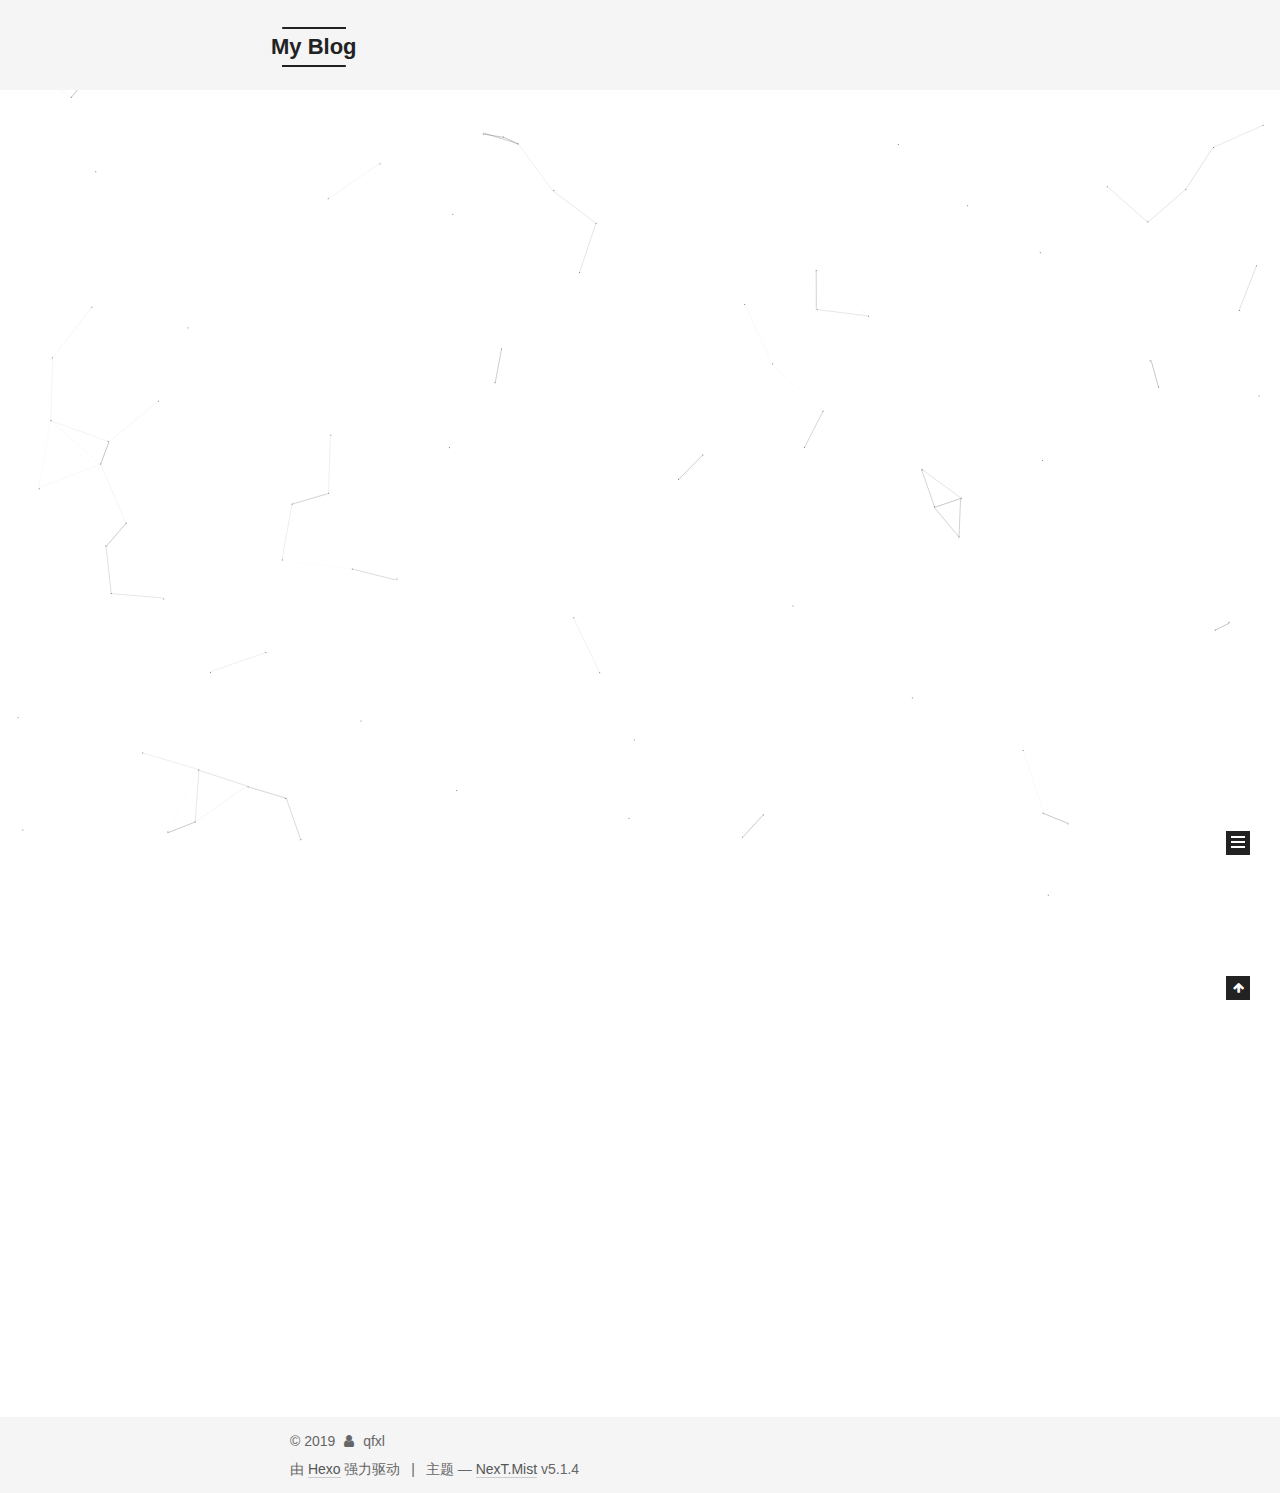
==== commit 2c0031a1: "Site updated: 2019-10-31 00:35:31" ====
--- a/index.html
+++ b/index.html
@@ -340,17 +340,6 @@
 
           
             
-              <span class="post-comments-count">
-                <span class="post-meta-divider">|</span>
-                <span class="post-meta-item-icon">
-                  <i class="fa fa-comment-o"></i>
-                </span>
-                <a href="/2019/10/30/first-my-blog/#comments" itemprop="discussionUrl">
-                  <span class="post-comments-count disqus-comment-count"
-                        data-disqus-identifier="2019/10/30/first-my-blog/" itemprop="commentCount"></span>
-                </a>
-              </span>
-            
           
 
           
@@ -510,17 +499,6 @@
           
 
           
-            
-              <span class="post-comments-count">
-                <span class="post-meta-divider">|</span>
-                <span class="post-meta-item-icon">
-                  <i class="fa fa-comment-o"></i>
-                </span>
-                <a href="/2019/10/30/hello-world/#comments" itemprop="discussionUrl">
-                  <span class="post-comments-count disqus-comment-count"
-                        data-disqus-identifier="2019/10/30/hello-world/" itemprop="commentCount"></span>
-                </a>
-              </span>
             
           
 
@@ -716,6 +694,20 @@
 
           
           
+            <div class="links-of-blogroll motion-element links-of-blogroll-block">
+              <div class="links-of-blogroll-title">
+                <i class="fa  fa-fw fa-link"></i>
+                Links
+              </div>
+              <ul class="links-of-blogroll-list">
+                
+                  <li class="links-of-blogroll-item">
+                    <a href="http://example.com/" title="Title" target="_blank">Title</a>
+                  </li>
+                
+              </ul>
+            </div>
+          
 
           
 
@@ -801,6 +793,8 @@
   
 
 
+  
+
 
 
 
@@ -841,6 +835,11 @@
     <script type="text/javascript" src="/lib/fancybox/source/jquery.fancybox.pack.js?v=2.1.5"></script>
   
 
+  
+  
+    <script type="text/javascript" src="/lib/canvas-nest/canvas-nest.min.js"></script>
+  
+
 
   
 
@@ -868,14 +867,6 @@
 
   
 
-    
-      <script id="dsq-count-scr" src="https://.disqus.com/count.js" async></script>
-    
-
-    
-
-  
-
 
 
 
@@ -897,6 +888,19 @@
 
 
 
+
+
+<!-- LOCAL: You can save these files to your site and update links -->
+    
+        
+        <link rel="stylesheet" href="https://aimingoo.github.io/gitmint/style/default.css">
+        <script src="https://aimingoo.github.io/gitmint/dist/gitmint.browser.js"></script>
+    
+<!-- END LOCAL -->
+
+    
+
+    
 
 
 
--- a/css/main.css
+++ b/css/main.css
@@ -1822,7 +1822,7 @@
   width: 4px;
   height: 4px;
   border-radius: 50%;
-  background: #44e2b3;
+  background: #9aeb95;
 }
 .links-of-blogroll {
   font-size: 13px;
@@ -2207,6 +2207,19 @@
 .theme-next .this_ua.browser.QQBrowser {
   background-color: #78ace9 !important;
   border-color: #4cae4c !important;
+}
+#gitment-display-button {
+  display: inline-block;
+  padding: 0 15px;
+  color: #0a9caf;
+  cursor: pointer;
+  font-size: 14px;
+  border: 1px solid #0a9caf;
+  border-radius: 4px;
+}
+#gitment-display-button:hover {
+  color: #fff;
+  background: #0a9caf;
 }
 .post-spread {
   margin-top: 20px;
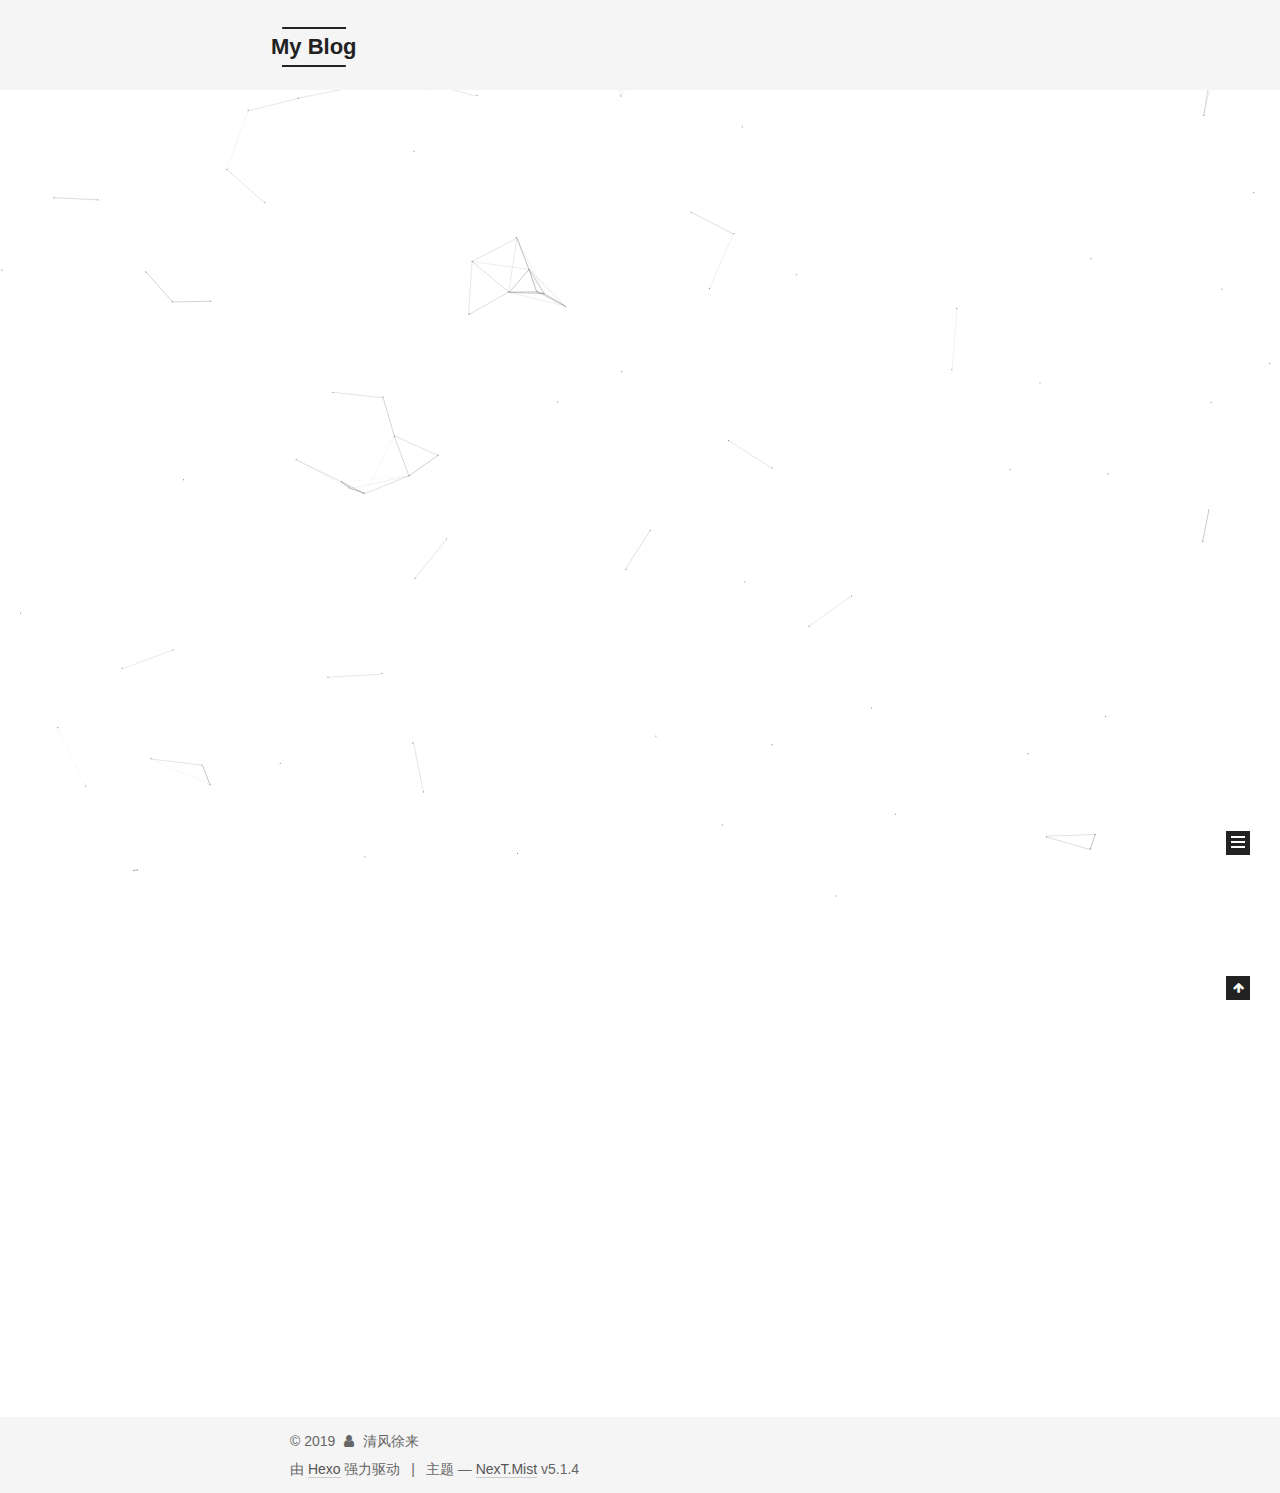
==== commit 0f26cb7e: "Site updated: 2019-10-31 00:59:38" ====
--- a/index.html
+++ b/index.html
@@ -298,9 +298,9 @@
     <link itemprop="mainEntityOfPage" href="https://invoker901.github.io/2019/10/30/first-my-blog/">
 
     <span hidden itemprop="author" itemscope itemtype="http://schema.org/Person">
-      <meta itemprop="name" content="qfxl">
+      <meta itemprop="name" content="清风徐来">
       <meta itemprop="description" content="">
-      <meta itemprop="image" content="/images/avatar.gif">
+      <meta itemprop="image" content="/images/dota2.png">
     </span>
 
     <span hidden itemprop="publisher" itemscope itemtype="http://schema.org/Organization">
@@ -436,9 +436,9 @@
     <link itemprop="mainEntityOfPage" href="https://invoker901.github.io/2019/10/30/hello-world/">
 
     <span hidden itemprop="author" itemscope itemtype="http://schema.org/Person">
-      <meta itemprop="name" content="qfxl">
+      <meta itemprop="name" content="清风徐来">
       <meta itemprop="description" content="">
-      <meta itemprop="image" content="/images/avatar.gif">
+      <meta itemprop="image" content="/images/dota2.png">
     </span>
 
     <span hidden itemprop="publisher" itemscope itemtype="http://schema.org/Organization">
@@ -628,7 +628,11 @@
         <div class="site-overview">
           <div class="site-author motion-element" itemprop="author" itemscope itemtype="http://schema.org/Person">
             
-              <p class="site-author-name" itemprop="name">qfxl</p>
+              <img class="site-author-image" itemprop="image"
+                src="/images/dota2.png"
+                alt="清风徐来" />
+            
+              <p class="site-author-name" itemprop="name">清风徐来</p>
               <p class="site-description motion-element" itemprop="description"></p>
           </div>
 
@@ -732,7 +736,7 @@
   <span class="with-love">
     <i class="fa fa-user"></i>
   </span>
-  <span class="author" itemprop="copyrightHolder">qfxl</span>
+  <span class="author" itemprop="copyrightHolder">清风徐来</span>
 
   
 </div>
--- a/css/main.css
+++ b/css/main.css
@@ -1822,7 +1822,7 @@
   width: 4px;
   height: 4px;
   border-radius: 50%;
-  background: #9aeb95;
+  background: #f0bbc8;
 }
 .links-of-blogroll {
   font-size: 13px;
